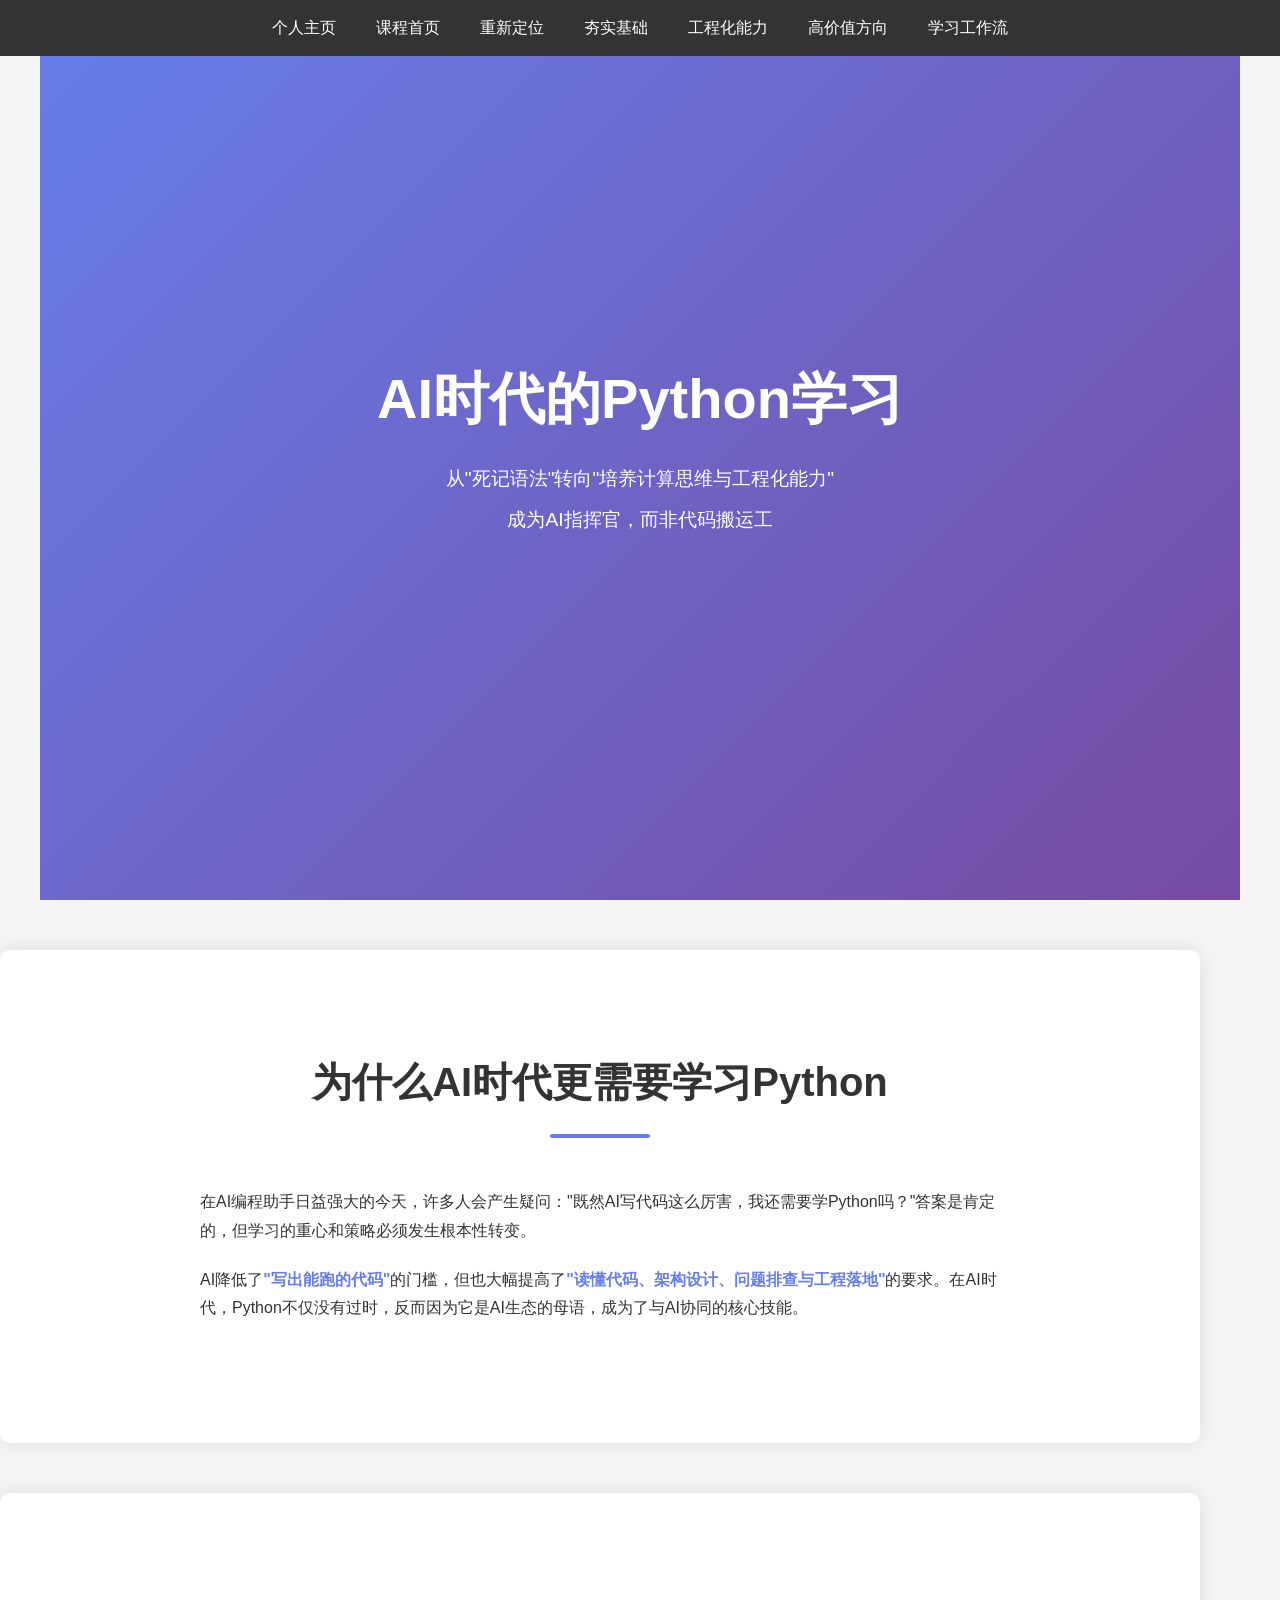
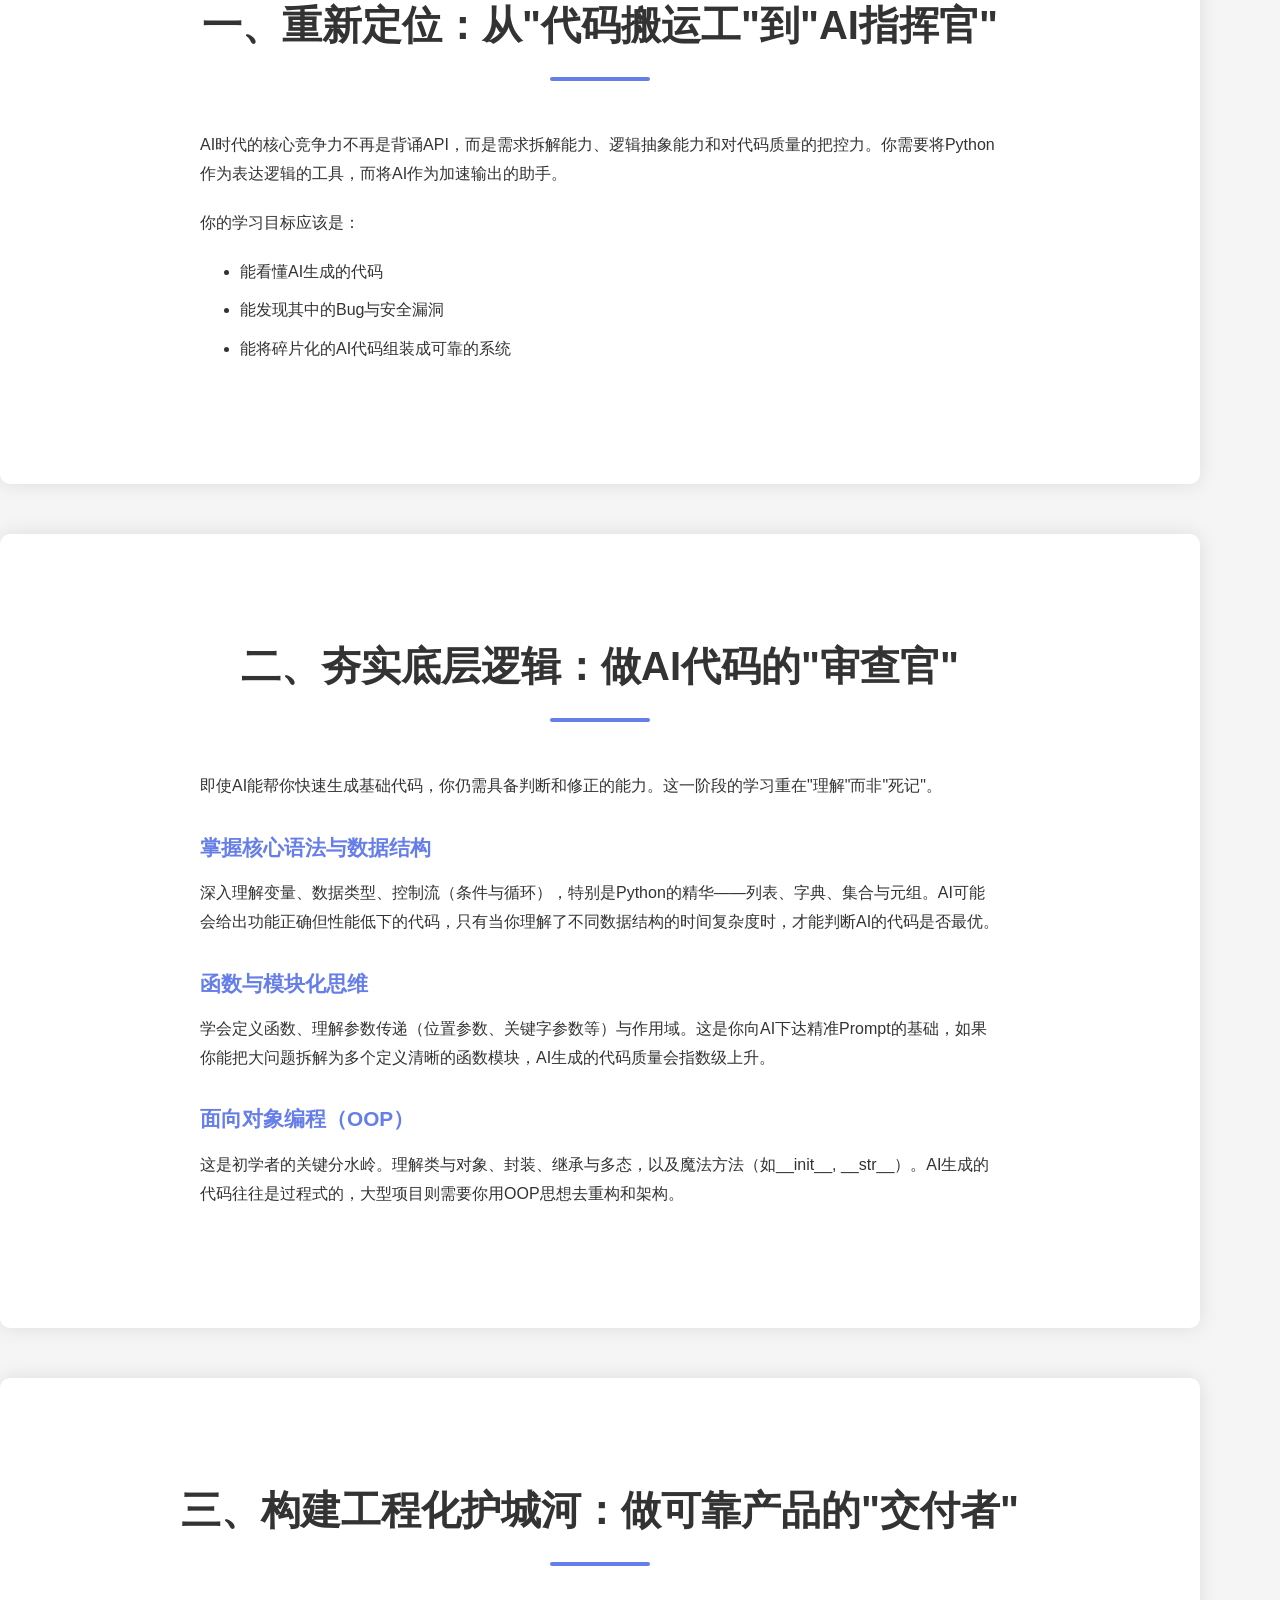
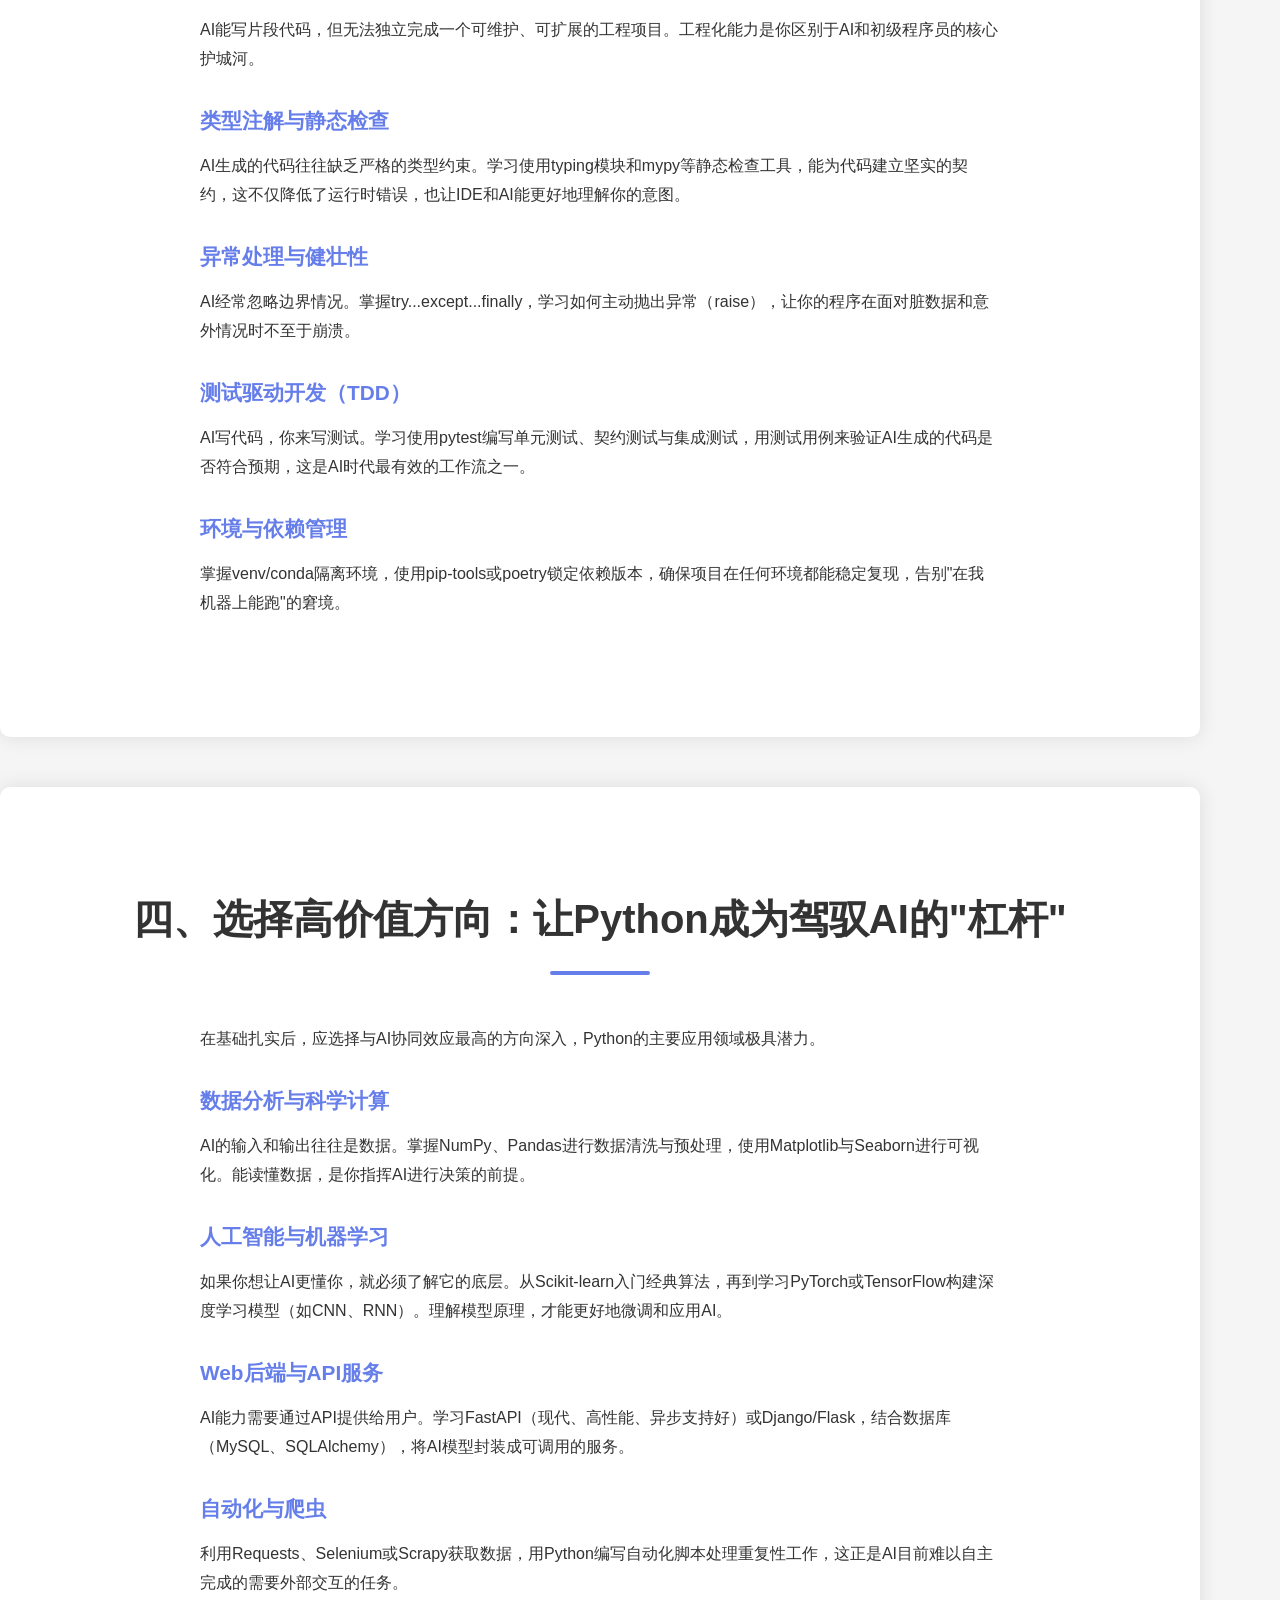
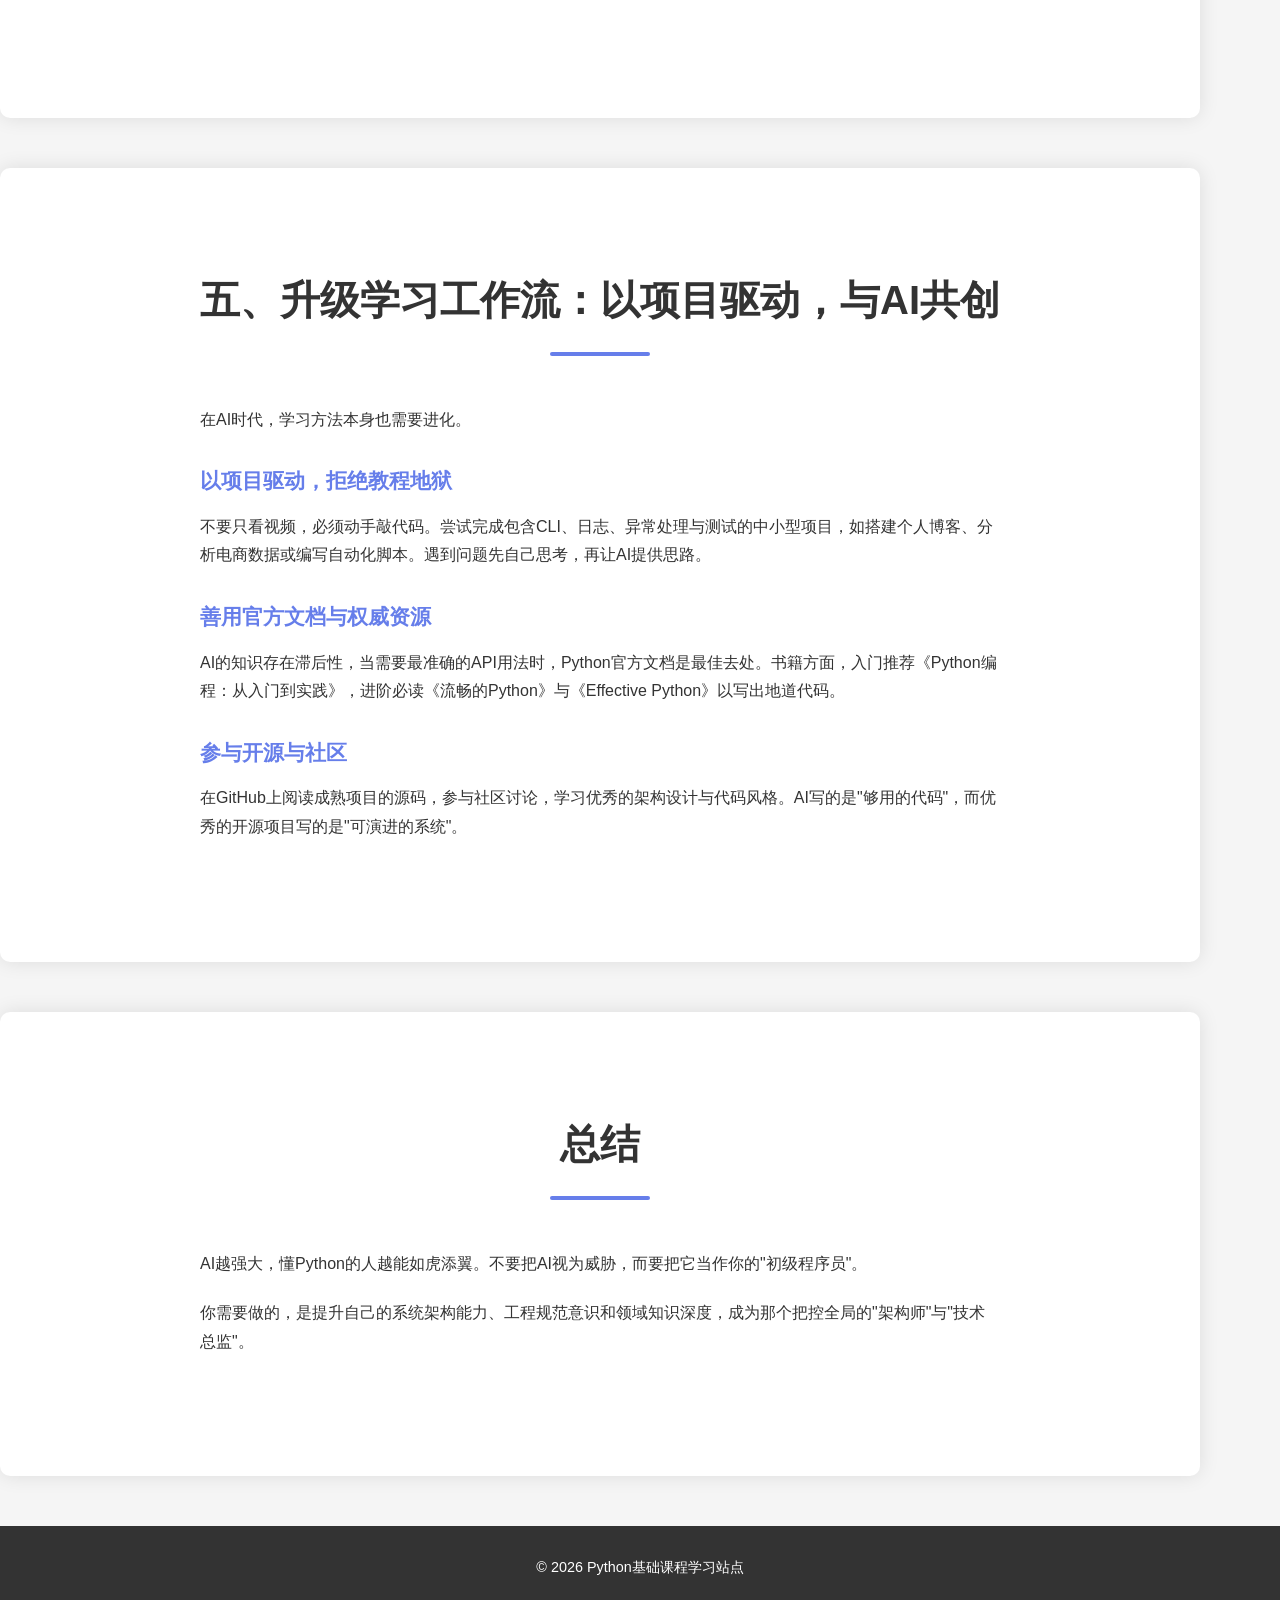
==== python-course.html @ 9b5f571e "按照新的思路重构Python课程大纲，聚焦AI时代的学习策略" ====
<!DOCTYPE html>
<html lang="zh-CN">
<head>
    <meta charset="UTF-8">
    <meta name="viewport" content="width=device-width, initial-scale=1.0">
    <title>Python基础课程 - 学习站点</title>
    <link rel="stylesheet" href="style.css">
</head>
<body>
    <header>
        <nav>
            <ul>
                <li><a href="index.html">个人主页</a></li>
                <li><a href="python-course.html">课程首页</a></li>
                <li><a href="#reposition">重新定位</a></li>
                <li><a href="#foundations">夯实基础</a></li>
                <li><a href="#engineering">工程化能力</a></li>
                <li><a href="#directions">高价值方向</a></li>
                <li><a href="#workflow">学习工作流</a></li>
            </ul>
        </nav>
    </header>
    
    <main>
        <section id="hero" class="hero">
            <div class="hero-content">
                <h1>AI时代的Python学习</h1>
                <p>从"死记语法"转向"培养计算思维与工程化能力"</p>
                <p>成为AI指挥官，而非代码搬运工</p>
            </div>
        </section>
        
        <section id="intro" class="python">
            <h2>为什么AI时代更需要学习Python</h2>
            <div class="python-content">
                <div class="topic-detail">
                    <p>在AI编程助手日益强大的今天，许多人会产生疑问："既然AI写代码这么厉害，我还需要学Python吗？"答案是肯定的，但学习的重心和策略必须发生根本性转变。</p>
                    <p>AI降低了<strong>"写出能跑的代码"</strong>的门槛，但也大幅提高了<strong>"读懂代码、架构设计、问题排查与工程落地"</strong>的要求。在AI时代，Python不仅没有过时，反而因为它是AI生态的母语，成为了与AI协同的核心技能。</p>
                </div>
            </div>
        </section>
        
        <section id="reposition" class="python">
            <h2>一、重新定位：从"代码搬运工"到"AI指挥官"</h2>
            <div class="python-content">
                <div class="topic-detail">
                    <p>AI时代的核心竞争力不再是背诵API，而是需求拆解能力、逻辑抽象能力和对代码质量的把控力。你需要将Python作为表达逻辑的工具，而将AI作为加速输出的助手。</p>
                    <p>你的学习目标应该是：</p>
                    <ul>
                        <li>能看懂AI生成的代码</li>
                        <li>能发现其中的Bug与安全漏洞</li>
                        <li>能将碎片化的AI代码组装成可靠的系统</li>
                    </ul>
                </div>
            </div>
        </section>
        
        <section id="foundations" class="python">
            <h2>二、夯实底层逻辑：做AI代码的"审查官"</h2>
            <div class="python-content">
                <div class="topic-detail">
                    <p>即使AI能帮你快速生成基础代码，你仍需具备判断和修正的能力。这一阶段的学习重在"理解"而非"死记"。</p>
                    
                    <h3>掌握核心语法与数据结构</h3>
                    <p>深入理解变量、数据类型、控制流（条件与循环），特别是Python的精华——列表、字典、集合与元组。AI可能会给出功能正确但性能低下的代码，只有当你理解了不同数据结构的时间复杂度时，才能判断AI的代码是否最优。</p>
                    
                    <h3>函数与模块化思维</h3>
                    <p>学会定义函数、理解参数传递（位置参数、关键字参数等）与作用域。这是你向AI下达精准Prompt的基础，如果你能把大问题拆解为多个定义清晰的函数模块，AI生成的代码质量会指数级上升。</p>
                    
                    <h3>面向对象编程（OOP）</h3>
                    <p>这是初学者的关键分水岭。理解类与对象、封装、继承与多态，以及魔法方法（如__init__, __str__）。AI生成的代码往往是过程式的，大型项目则需要你用OOP思想去重构和架构。</p>
                </div>
            </div>
        </section>
        
        <section id="engineering" class="python">
            <h2>三、构建工程化护城河：做可靠产品的"交付者"</h2>
            <div class="python-content">
                <div class="topic-detail">
                    <p>AI能写片段代码，但无法独立完成一个可维护、可扩展的工程项目。工程化能力是你区别于AI和初级程序员的核心护城河。</p>
                    
                    <h3>类型注解与静态检查</h3>
                    <p>AI生成的代码往往缺乏严格的类型约束。学习使用typing模块和mypy等静态检查工具，能为代码建立坚实的契约，这不仅降低了运行时错误，也让IDE和AI能更好地理解你的意图。</p>
                    
                    <h3>异常处理与健壮性</h3>
                    <p>AI经常忽略边界情况。掌握try...except...finally，学习如何主动抛出异常（raise），让你的程序在面对脏数据和意外情况时不至于崩溃。</p>
                    
                    <h3>测试驱动开发（TDD）</h3>
                    <p>AI写代码，你来写测试。学习使用pytest编写单元测试、契约测试与集成测试，用测试用例来验证AI生成的代码是否符合预期，这是AI时代最有效的工作流之一。</p>
                    
                    <h3>环境与依赖管理</h3>
                    <p>掌握venv/conda隔离环境，使用pip-tools或poetry锁定依赖版本，确保项目在任何环境都能稳定复现，告别"在我机器上能跑"的窘境。</p>
                </div>
            </div>
        </section>
        
        <section id="directions" class="python">
            <h2>四、选择高价值方向：让Python成为驾驭AI的"杠杆"</h2>
            <div class="python-content">
                <div class="topic-detail">
                    <p>在基础扎实后，应选择与AI协同效应最高的方向深入，Python的主要应用领域极具潜力。</p>
                    
                    <h3>数据分析与科学计算</h3>
                    <p>AI的输入和输出往往是数据。掌握NumPy、Pandas进行数据清洗与预处理，使用Matplotlib与Seaborn进行可视化。能读懂数据，是你指挥AI进行决策的前提。</p>
                    
                    <h3>人工智能与机器学习</h3>
                    <p>如果你想让AI更懂你，就必须了解它的底层。从Scikit-learn入门经典算法，再到学习PyTorch或TensorFlow构建深度学习模型（如CNN、RNN）。理解模型原理，才能更好地微调和应用AI。</p>
                    
                    <h3>Web后端与API服务</h3>
                    <p>AI能力需要通过API提供给用户。学习FastAPI（现代、高性能、异步支持好）或Django/Flask，结合数据库（MySQL、SQLAlchemy），将AI模型封装成可调用的服务。</p>
                    
                    <h3>自动化与爬虫</h3>
                    <p>利用Requests、Selenium或Scrapy获取数据，用Python编写自动化脚本处理重复性工作，这正是AI目前难以自主完成的需要外部交互的任务。</p>
                </div>
            </div>
        </section>
        
        <section id="workflow" class="python">
            <h2>五、升级学习工作流：以项目驱动，与AI共创</h2>
            <div class="python-content">
                <div class="topic-detail">
                    <p>在AI时代，学习方法本身也需要进化。</p>
                    
                    <h3>以项目驱动，拒绝教程地狱</h3>
                    <p>不要只看视频，必须动手敲代码。尝试完成包含CLI、日志、异常处理与测试的中小型项目，如搭建个人博客、分析电商数据或编写自动化脚本。遇到问题先自己思考，再让AI提供思路。</p>
                    
                    <h3>善用官方文档与权威资源</h3>
                    <p>AI的知识存在滞后性，当需要最准确的API用法时，Python官方文档是最佳去处。书籍方面，入门推荐《Python编程：从入门到实践》，进阶必读《流畅的Python》与《Effective Python》以写出地道代码。</p>
                    
                    <h3>参与开源与社区</h3>
                    <p>在GitHub上阅读成熟项目的源码，参与社区讨论，学习优秀的架构设计与代码风格。AI写的是"够用的代码"，而优秀的开源项目写的是"可演进的系统"。</p>
                </div>
            </div>
        </section>
        
        <section id="conclusion" class="python">
            <h2>总结</h2>
            <div class="python-content">
                <div class="topic-detail">
                    <p>AI越强大，懂Python的人越能如虎添翼。不要把AI视为威胁，而要把它当作你的"初级程序员"。</p>
                    <p>你需要做的，是提升自己的系统架构能力、工程规范意识和领域知识深度，成为那个把控全局的"架构师"与"技术总监"。</p>
                </div>
            </div>
        </section>
    </main>
    
    <footer>
        <p>&copy; 2026 Python基础课程学习站点</p>
    </footer>
</body>
</html>
---- style.css ----
/* 全局样式 */
* {
    margin: 0;
    padding: 0;
    box-sizing: border-box;
}

body {
    font-family: 'Segoe UI', Tahoma, Geneva, Verdana, sans-serif;
    line-height: 1.6;
    color: #333;
    background-color: #f5f5f5;
}

/* 导航栏样式 */
header {
    background-color: #333;
    position: fixed;
    top: 0;
    left: 0;
    right: 0;
    z-index: 1000;
}

nav ul {
    display: flex;
    justify-content: center;
    list-style: none;
}

nav ul li {
    margin: 0 20px;
}

nav ul li a {
    display: block;
    padding: 15px 0;
    color: #fff;
    text-decoration: none;
    font-weight: 500;
    transition: color 0.3s ease;
}

nav ul li a:hover {
    color: #ffd700;
}

/* 英雄区样式 */
.hero {
    height: 100vh;
    display: flex;
    align-items: center;
    justify-content: center;
    background: linear-gradient(135deg, #667eea 0%, #764ba2 100%);
    color: #fff;
    text-align: center;
    padding: 0 20px;
}

.hero-image {
    width: 150px;
    height: 150px;
    border-radius: 50%;
    margin-bottom: 20px;
    border: 4px solid rgba(255, 255, 255, 0.3);
    object-fit: cover;
}

.hero-content h1 {
    font-size: 3.5rem;
    margin-bottom: 20px;
    font-weight: 700;
}

.hero-content p {
    font-size: 1.2rem;
    margin-bottom: 10px;
}

/* 内容区域样式 */
section {
    padding: 100px 20px;
    max-width: 1200px;
    margin: 0 auto;
}

section h2 {
    text-align: center;
    font-size: 2.5rem;
    margin-bottom: 50px;
    color: #333;
    position: relative;
}

section h2::after {
    content: '';
    display: block;
    width: 100px;
    height: 4px;
    background-color: #667eea;
    margin: 20px auto 0;
    border-radius: 2px;
}

/* 关于我部分 */
.about {
    background-color: #fff;
    box-shadow: 0 0 20px rgba(0, 0, 0, 0.1);
    margin: 50px 0;
    border-radius: 10px;
    overflow: hidden;
}

.about-content {
    display: flex;
    align-items: center;
    justify-content: center;
    padding: 0 50px;
}

.about-text {
    flex: 1;
    font-size: 1.1rem;
    line-height: 1.8;
    text-align: center;
    max-width: 800px;
}

.about-text p {
    margin-bottom: 20px;
}

/* 兴趣爱好部分 */
.hobbies-content {
    display: grid;
    grid-template-columns: repeat(auto-fit, minmax(300px, 1fr));
    gap: 30px;
}

.hobby-item {
    background-color: #fff;
    padding: 30px;
    border-radius: 10px;
    box-shadow: 0 0 20px rgba(0, 0, 0, 0.1);
    transition: transform 0.3s ease, box-shadow 0.3s ease;
}

.hobby-item:hover {
    transform: translateY(-10px);
    box-shadow: 0 15px 30px rgba(0, 0, 0, 0.15);
}

.hobby-image {
    width: 100%;
    height: 200px;
    border-radius: 10px;
    margin-bottom: 20px;
    object-fit: cover;
}

.hobby-item h3 {
    font-size: 1.5rem;
    margin-bottom: 15px;
    color: #667eea;
}

.hobby-item p {
    font-size: 1rem;
    line-height: 1.6;
}

/* Python课程部分 */
.python {
    background-color: #fff;
    margin: 50px 0;
    border-radius: 10px;
    box-shadow: 0 0 20px rgba(0, 0, 0, 0.1);
}

.python-content {
    padding: 0 50px;
}

.course-overview {
    text-align: center;
    margin-bottom: 50px;
}

.course-overview p {
    font-size: 1.1rem;
    line-height: 1.8;
    max-width: 800px;
    margin: 0 auto;
}

.course-topics {
    display: grid;
    grid-template-columns: repeat(auto-fit, minmax(300px, 1fr));
    gap: 30px;
}

.topic-item {
    background-color: #f9f9f9;
    padding: 30px;
    border-radius: 10px;
    box-shadow: 0 0 15px rgba(0, 0, 0, 0.1);
    transition: transform 0.3s ease, box-shadow 0.3s ease;
}

.topic-item:hover {
    transform: translateY(-10px);
    box-shadow: 0 15px 30px rgba(0, 0, 0, 0.15);
}

.topic-item h3 {
    font-size: 1.5rem;
    margin-bottom: 15px;
    color: #667eea;
}

.topic-item p {
    font-size: 1rem;
    line-height: 1.6;
}

/* 课程详情部分 */
.topic-detail {
    max-width: 800px;
    margin: 0 auto;
}

.topic-detail h3 {
    font-size: 1.3rem;
    margin-top: 30px;
    margin-bottom: 15px;
    color: #667eea;
}

.topic-detail h3:first-child {
    margin-top: 0;
}

.topic-detail p {
    font-size: 1rem;
    line-height: 1.8;
    margin-bottom: 20px;
}

.topic-detail ul {
    margin: 20px 0 20px 40px;
    font-size: 1rem;
    line-height: 1.8;
}

.topic-detail ul li {
    margin-bottom: 10px;
}

.topic-detail strong {
    color: #667eea;
    font-weight: 600;
}

/* 个人愿景部分 */
.vision {
    background-color: #f9f9f9;
    margin: 50px 0;
    border-radius: 10px;
    box-shadow: 0 0 20px rgba(0, 0, 0, 0.1);
}

.vision-content {
    display: flex;
    align-items: center;
    justify-content: center;
    padding: 0 50px;
    text-align: center;
}

.vision-content p {
    font-size: 1.1rem;
    line-height: 1.8;
    margin-bottom: 20px;
    max-width: 800px;
    margin-left: auto;
    margin-right: auto;
}

/* 页脚样式 */
footer {
    background-color: #333;
    color: #fff;
    text-align: center;
    padding: 30px 20px;
    margin-top: 50px;
}

footer p {
    font-size: 0.9rem;
}

/* 响应式设计 */
@media (max-width: 768px) {
    nav ul li {
        margin: 0 10px;
    }

    .hero-content h1 {
        font-size: 2.5rem;
    }

    section {
        padding: 80px 15px;
    }

    section h2 {
        font-size: 2rem;
    }

    .about-content {
        flex-direction: column;
        padding: 30px;
    }

    .hobbies-content {
        grid-template-columns: 1fr;
    }

    .vision-content {
        padding: 0 30px;
    }
}

@media (max-width: 480px) {
    nav ul {
        flex-direction: column;
        align-items: center;
    }

    nav ul li {
        margin: 5px 0;
    }

    .hero-content h1 {
        font-size: 2rem;
    }

    section {
        padding: 60px 10px;
    }

    section h2 {
        font-size: 1.8rem;
    }

    .about-content, .vision-content, .python-content {
        padding: 20px;
    }

    .hobby-item, .topic-item {
        padding: 20px;
    }
}
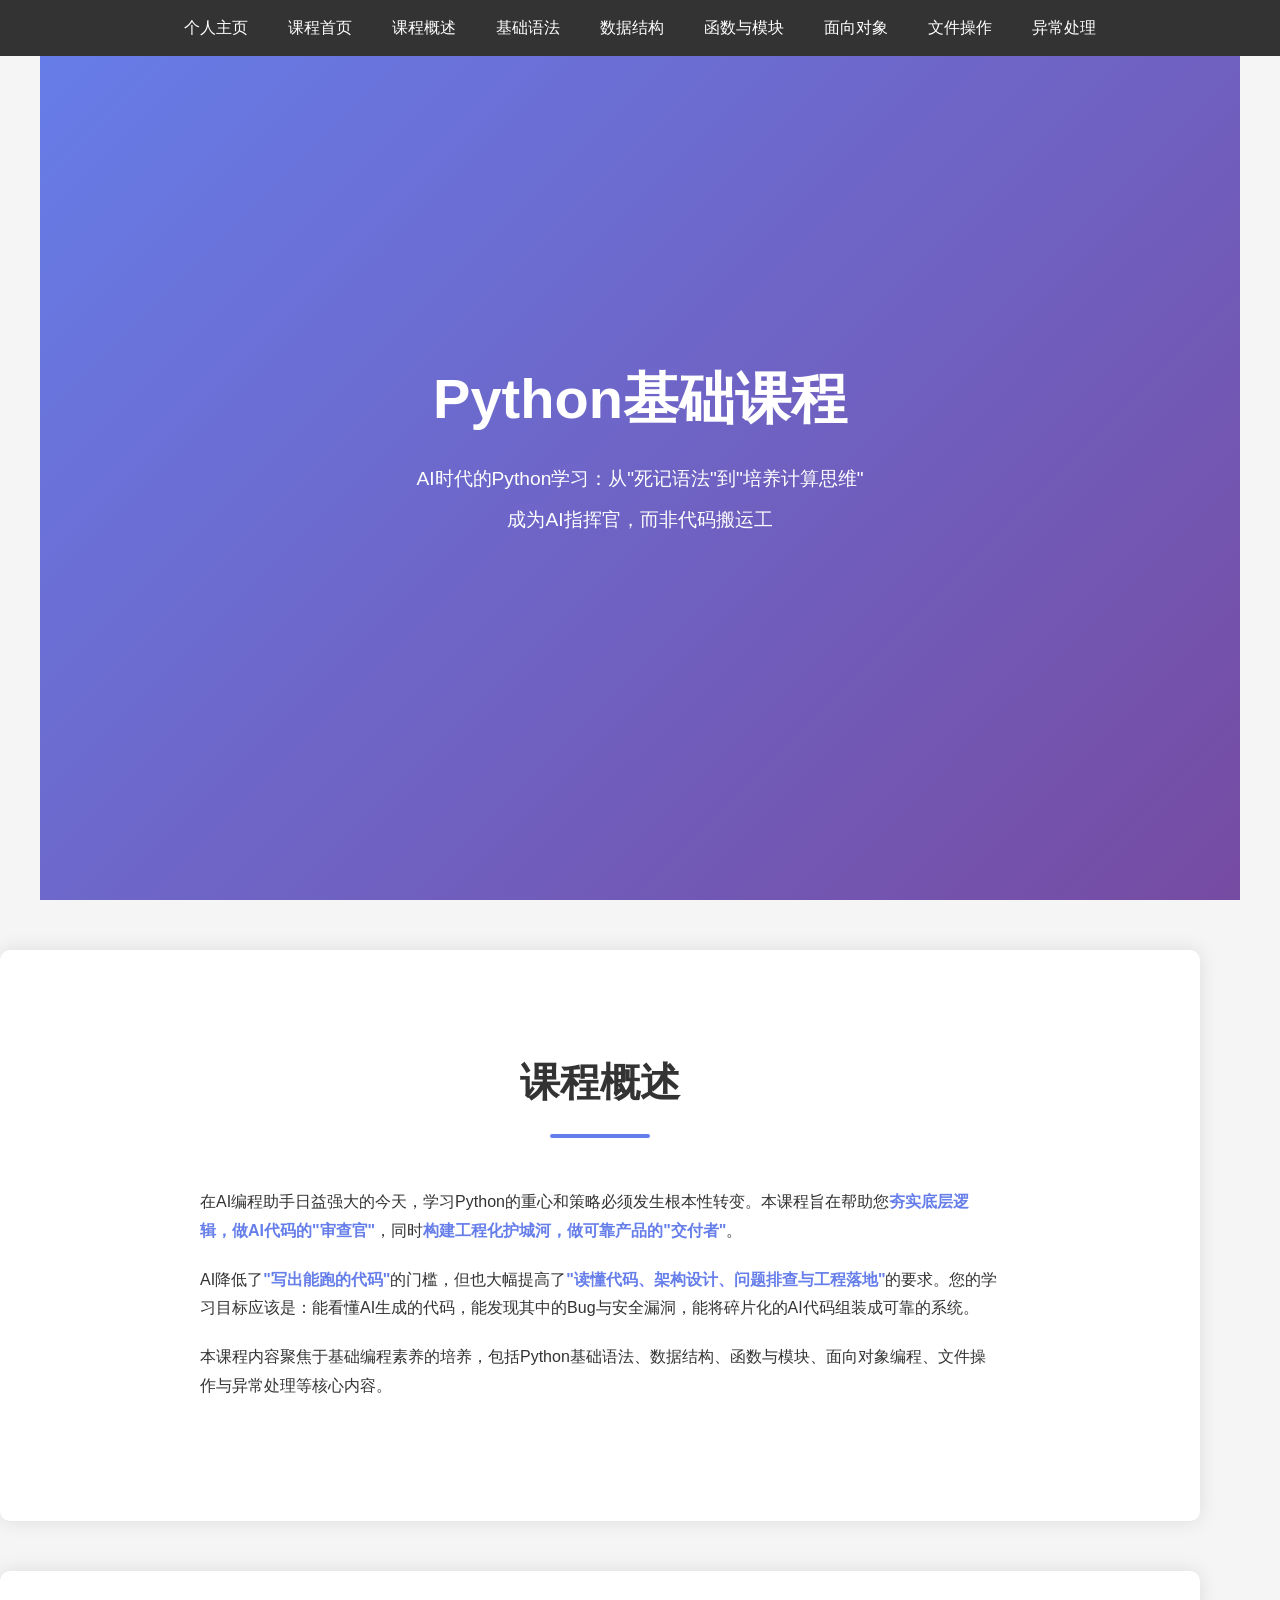
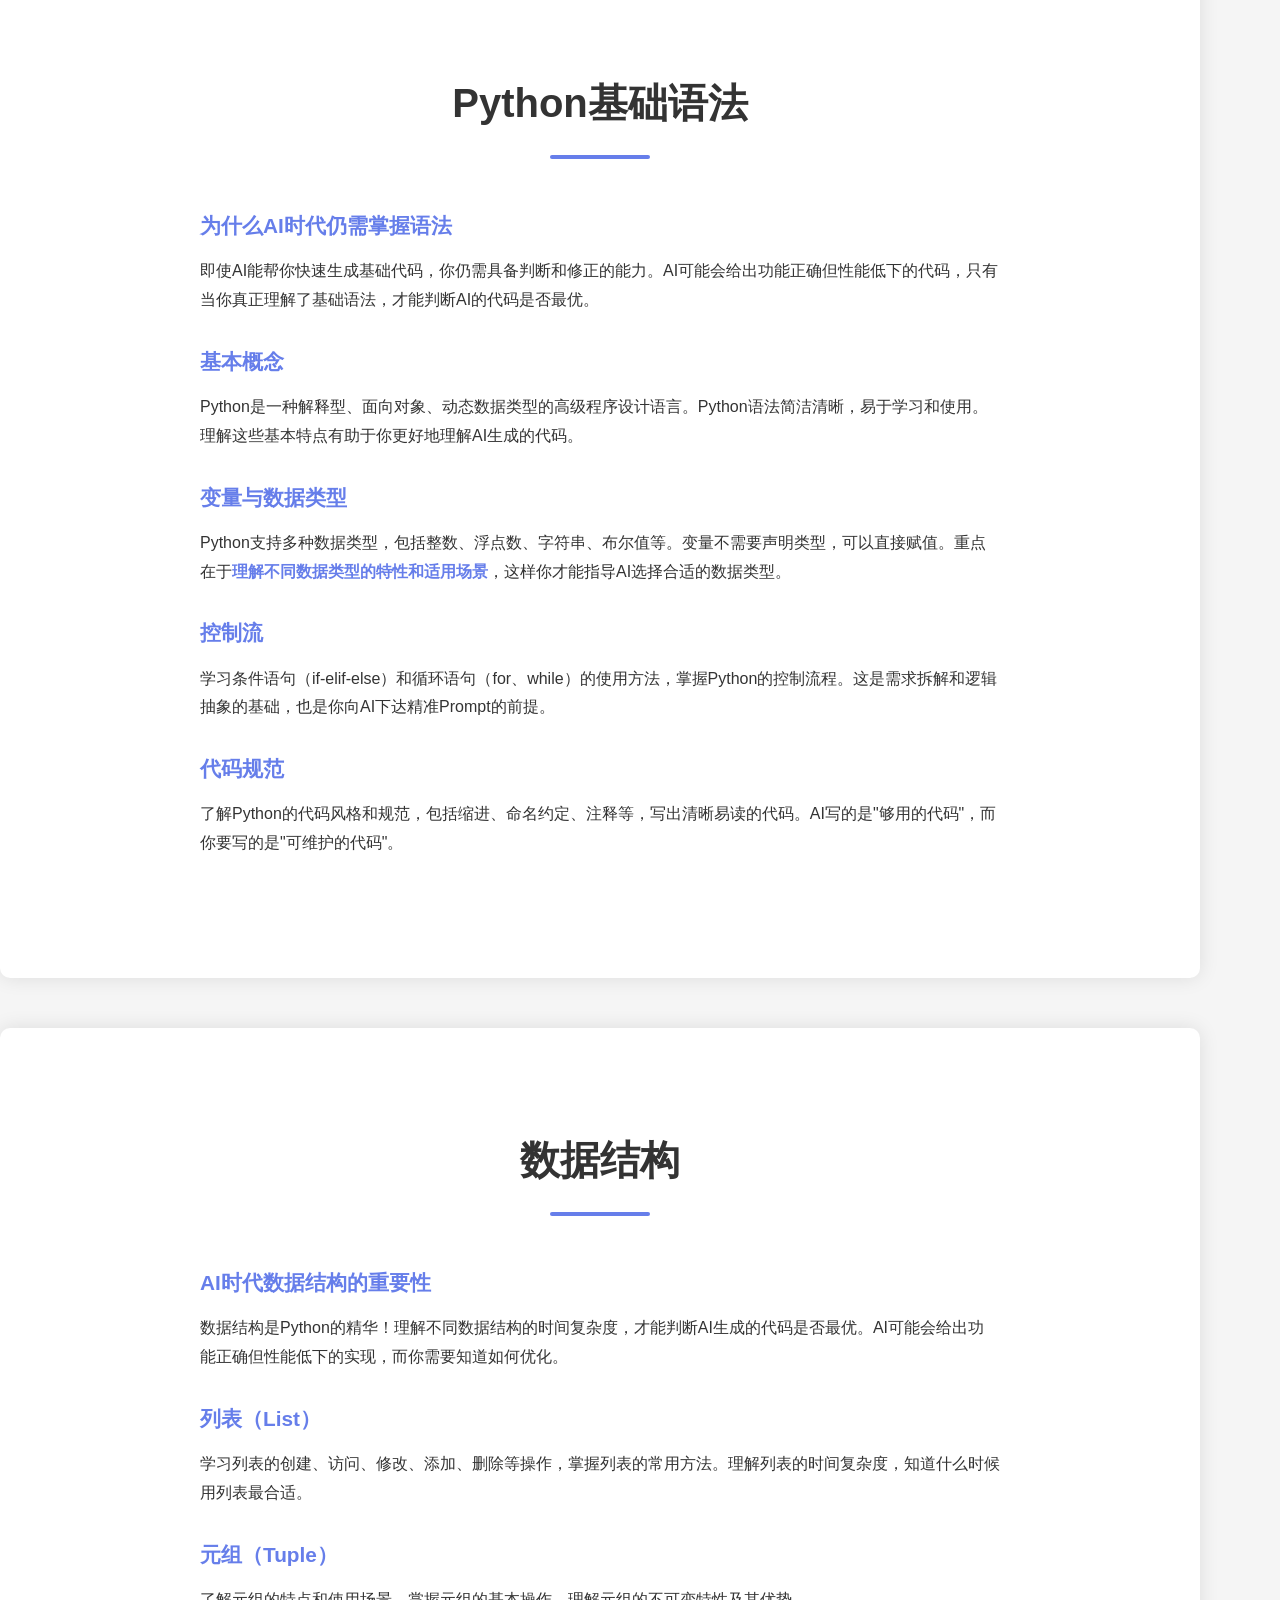
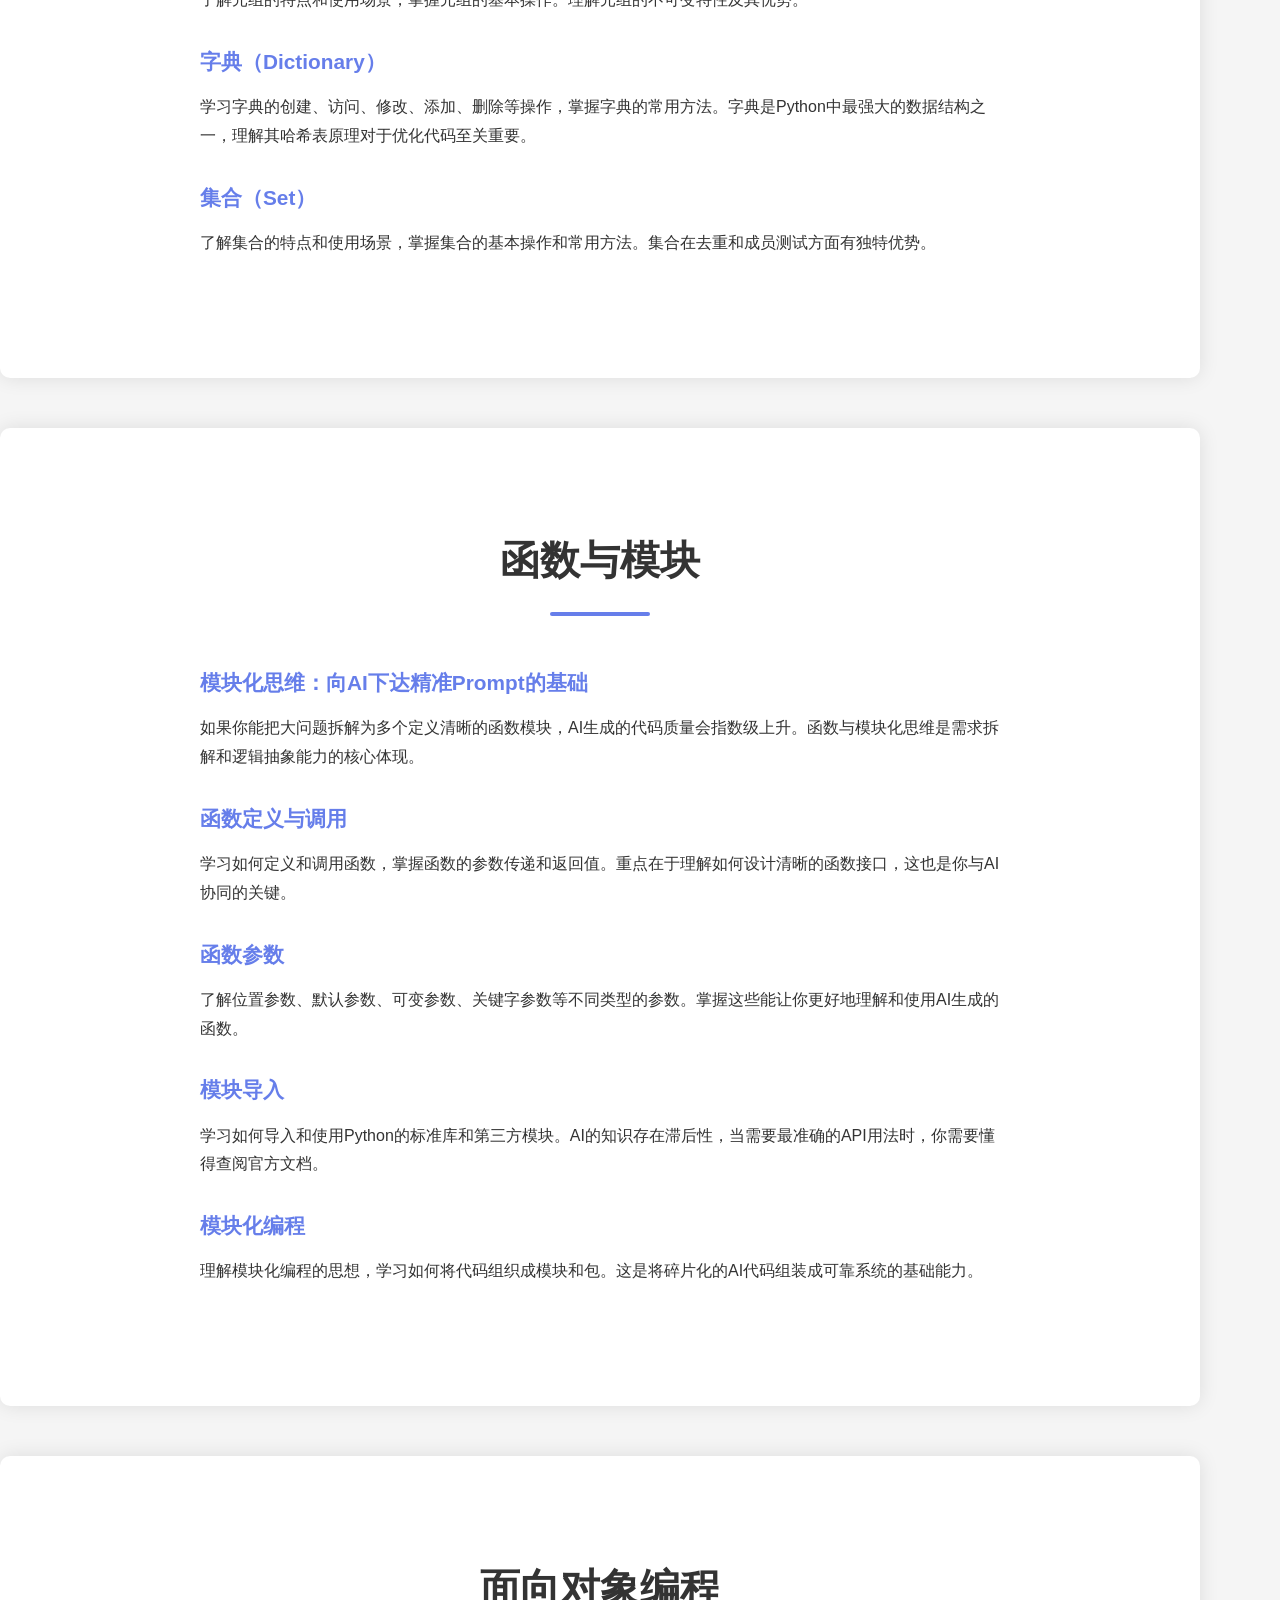
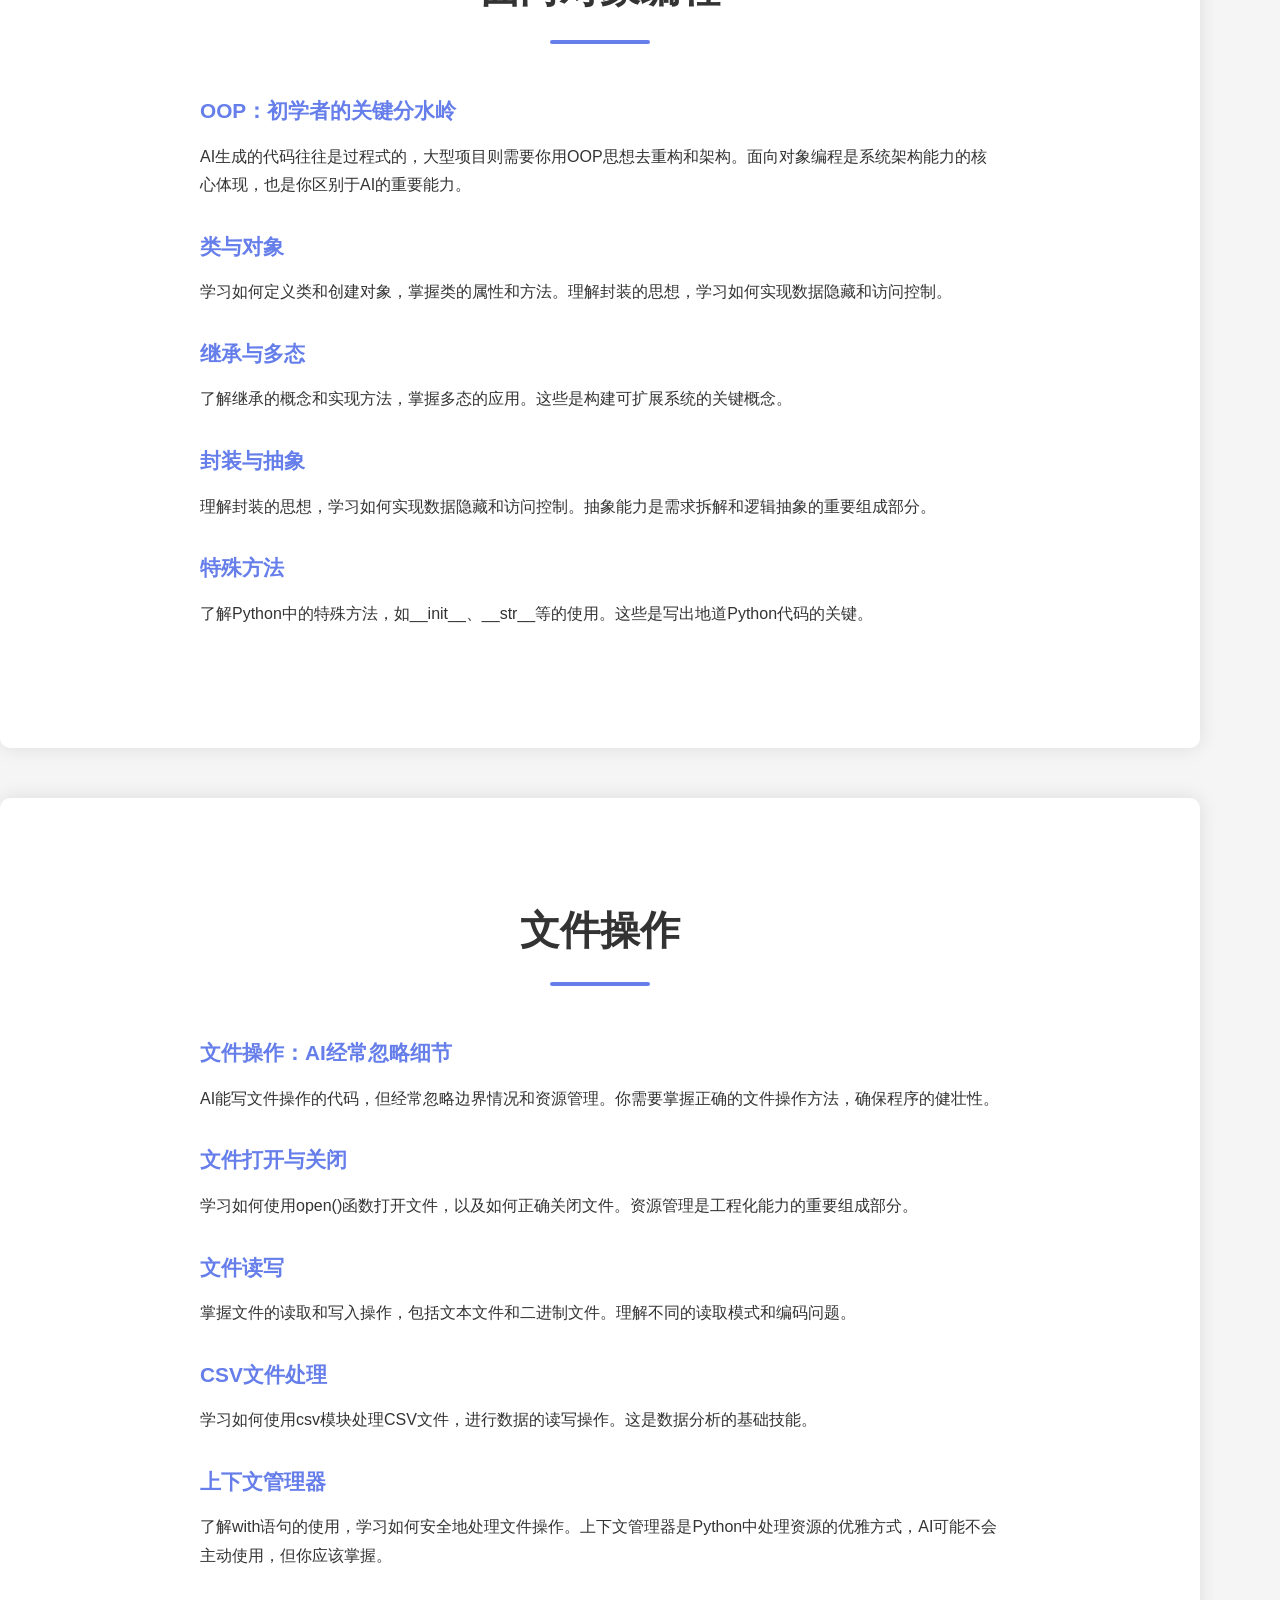
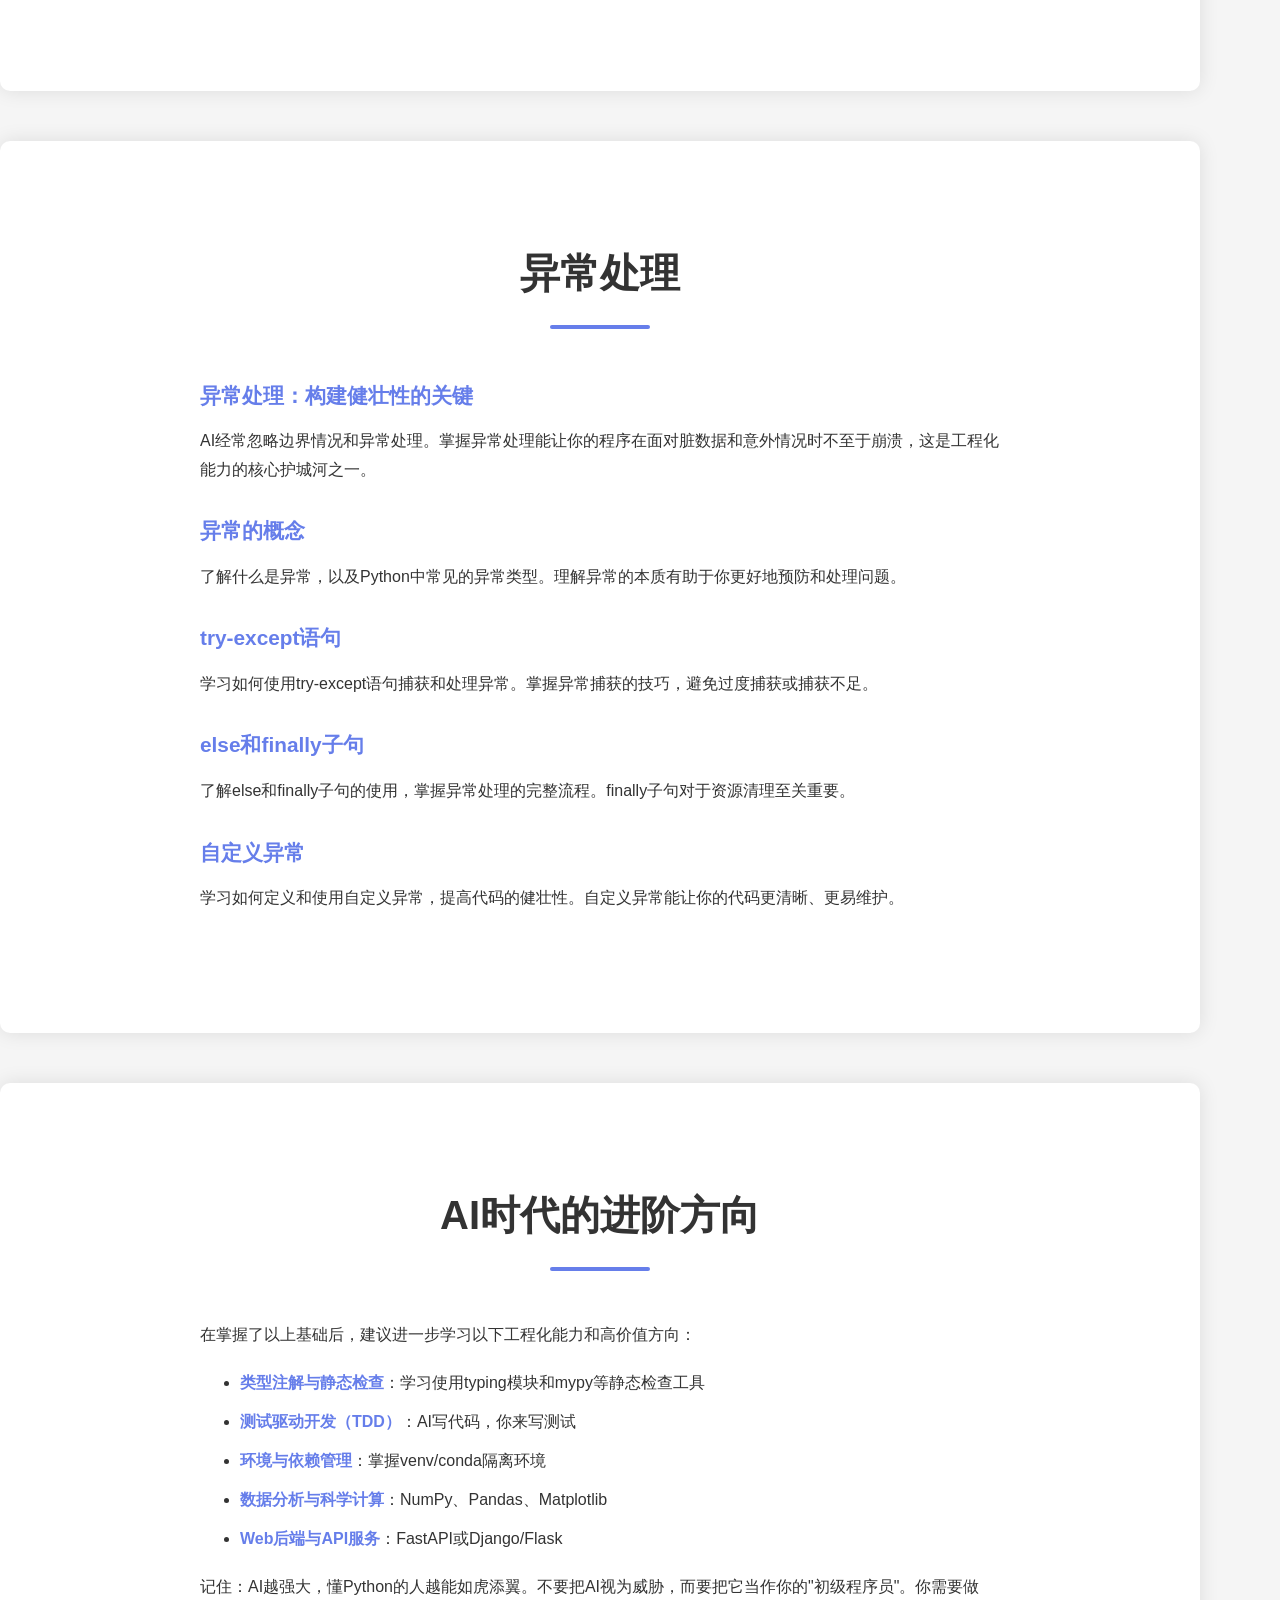
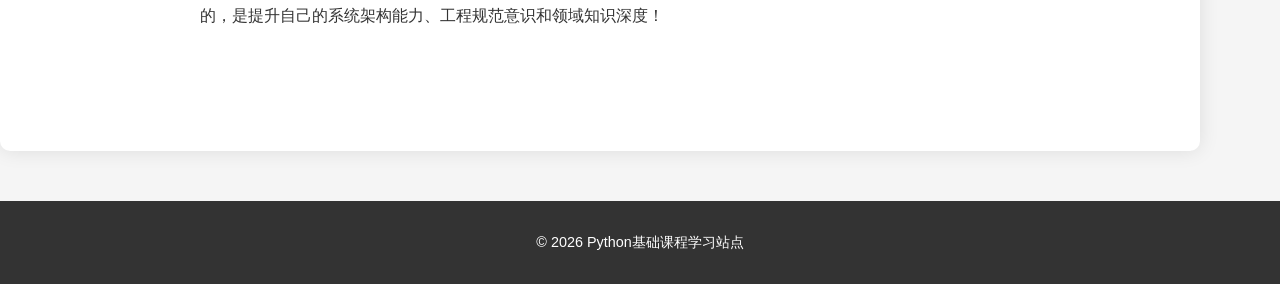
==== commit 31337732: "在原来的Python基础课程页面基础上重构学习大纲，结合AI时代学习策略" ====
--- a/python-course.html
+++ b/python-course.html
@@ -12,138 +12,187 @@
             <ul>
                 <li><a href="index.html">个人主页</a></li>
                 <li><a href="python-course.html">课程首页</a></li>
-                <li><a href="#reposition">重新定位</a></li>
-                <li><a href="#foundations">夯实基础</a></li>
-                <li><a href="#engineering">工程化能力</a></li>
-                <li><a href="#directions">高价值方向</a></li>
-                <li><a href="#workflow">学习工作流</a></li>
+                <li><a href="#overview">课程概述</a></li>
+                <li><a href="#syntax">基础语法</a></li>
+                <li><a href="#data-structures">数据结构</a></li>
+                <li><a href="#functions">函数与模块</a></li>
+                <li><a href="#oop">面向对象</a></li>
+                <li><a href="#file-io">文件操作</a></li>
+                <li><a href="#exceptions">异常处理</a></li>
             </ul>
         </nav>
     </header>
-    
+
     <main>
         <section id="hero" class="hero">
             <div class="hero-content">
-                <h1>AI时代的Python学习</h1>
-                <p>从"死记语法"转向"培养计算思维与工程化能力"</p>
+                <h1>Python基础课程</h1>
+                <p>AI时代的Python学习：从"死记语法"到"培养计算思维"</p>
                 <p>成为AI指挥官，而非代码搬运工</p>
             </div>
         </section>
-        
-        <section id="intro" class="python">
-            <h2>为什么AI时代更需要学习Python</h2>
-            <div class="python-content">
-                <div class="topic-detail">
-                    <p>在AI编程助手日益强大的今天，许多人会产生疑问："既然AI写代码这么厉害，我还需要学Python吗？"答案是肯定的，但学习的重心和策略必须发生根本性转变。</p>
-                    <p>AI降低了<strong>"写出能跑的代码"</strong>的门槛，但也大幅提高了<strong>"读懂代码、架构设计、问题排查与工程落地"</strong>的要求。在AI时代，Python不仅没有过时，反而因为它是AI生态的母语，成为了与AI协同的核心技能。</p>
-                </div>
-            </div>
-        </section>
-        
-        <section id="reposition" class="python">
-            <h2>一、重新定位：从"代码搬运工"到"AI指挥官"</h2>
-            <div class="python-content">
-                <div class="topic-detail">
-                    <p>AI时代的核心竞争力不再是背诵API，而是需求拆解能力、逻辑抽象能力和对代码质量的把控力。你需要将Python作为表达逻辑的工具，而将AI作为加速输出的助手。</p>
-                    <p>你的学习目标应该是：</p>
+
+        <section id="overview" class="python">
+            <h2>课程概述</h2>
+            <div class="python-content">
+                <div class="topic-detail">
+                    <p>在AI编程助手日益强大的今天，学习Python的重心和策略必须发生根本性转变。本课程旨在帮助您<strong>夯实底层逻辑，做AI代码的"审查官"</strong>，同时<strong>构建工程化护城河，做可靠产品的"交付者"</strong>。</p>
+                    <p>AI降低了<strong>"写出能跑的代码"</strong>的门槛，但也大幅提高了<strong>"读懂代码、架构设计、问题排查与工程落地"</strong>的要求。您的学习目标应该是：能看懂AI生成的代码，能发现其中的Bug与安全漏洞，能将碎片化的AI代码组装成可靠的系统。</p>
+                    <p>本课程内容聚焦于基础编程素养的培养，包括Python基础语法、数据结构、函数与模块、面向对象编程、文件操作与异常处理等核心内容。</p>
+                </div>
+            </div>
+        </section>
+
+        <section id="syntax" class="python">
+            <h2>Python基础语法</h2>
+            <div class="python-content">
+                <div class="topic-detail">
+                    <h3>为什么AI时代仍需掌握语法</h3>
+                    <p>即使AI能帮你快速生成基础代码，你仍需具备判断和修正的能力。AI可能会给出功能正确但性能低下的代码，只有当你真正理解了基础语法，才能判断AI的代码是否最优。</p>
+
+                    <h3>基本概念</h3>
+                    <p>Python是一种解释型、面向对象、动态数据类型的高级程序设计语言。Python语法简洁清晰，易于学习和使用。理解这些基本特点有助于你更好地理解AI生成的代码。</p>
+
+                    <h3>变量与数据类型</h3>
+                    <p>Python支持多种数据类型，包括整数、浮点数、字符串、布尔值等。变量不需要声明类型，可以直接赋值。重点在于<strong>理解不同数据类型的特性和适用场景</strong>，这样你才能指导AI选择合适的数据类型。</p>
+
+                    <h3>控制流</h3>
+                    <p>学习条件语句（if-elif-else）和循环语句（for、while）的使用方法，掌握Python的控制流程。这是需求拆解和逻辑抽象的基础，也是你向AI下达精准Prompt的前提。</p>
+
+                    <h3>代码规范</h3>
+                    <p>了解Python的代码风格和规范，包括缩进、命名约定、注释等，写出清晰易读的代码。AI写的是"够用的代码"，而你要写的是"可维护的代码"。</p>
+                </div>
+            </div>
+        </section>
+
+        <section id="data-structures" class="python">
+            <h2>数据结构</h2>
+            <div class="python-content">
+                <div class="topic-detail">
+                    <h3>AI时代数据结构的重要性</h3>
+                    <p>数据结构是Python的精华！理解不同数据结构的时间复杂度，才能判断AI生成的代码是否最优。AI可能会给出功能正确但性能低下的实现，而你需要知道如何优化。</p>
+
+                    <h3>列表（List）</h3>
+                    <p>学习列表的创建、访问、修改、添加、删除等操作，掌握列表的常用方法。理解列表的时间复杂度，知道什么时候用列表最合适。</p>
+
+                    <h3>元组（Tuple）</h3>
+                    <p>了解元组的特点和使用场景，掌握元组的基本操作。理解元组的不可变特性及其优势。</p>
+
+                    <h3>字典（Dictionary）</h3>
+                    <p>学习字典的创建、访问、修改、添加、删除等操作，掌握字典的常用方法。字典是Python中最强大的数据结构之一，理解其哈希表原理对于优化代码至关重要。</p>
+
+                    <h3>集合（Set）</h3>
+                    <p>了解集合的特点和使用场景，掌握集合的基本操作和常用方法。集合在去重和成员测试方面有独特优势。</p>
+                </div>
+            </div>
+        </section>
+
+        <section id="functions" class="python">
+            <h2>函数与模块</h2>
+            <div class="python-content">
+                <div class="topic-detail">
+                    <h3>模块化思维：向AI下达精准Prompt的基础</h3>
+                    <p>如果你能把大问题拆解为多个定义清晰的函数模块，AI生成的代码质量会指数级上升。函数与模块化思维是需求拆解和逻辑抽象能力的核心体现。</p>
+
+                    <h3>函数定义与调用</h3>
+                    <p>学习如何定义和调用函数，掌握函数的参数传递和返回值。重点在于理解如何设计清晰的函数接口，这也是你与AI协同的关键。</p>
+
+                    <h3>函数参数</h3>
+                    <p>了解位置参数、默认参数、可变参数、关键字参数等不同类型的参数。掌握这些能让你更好地理解和使用AI生成的函数。</p>
+
+                    <h3>模块导入</h3>
+                    <p>学习如何导入和使用Python的标准库和第三方模块。AI的知识存在滞后性，当需要最准确的API用法时，你需要懂得查阅官方文档。</p>
+
+                    <h3>模块化编程</h3>
+                    <p>理解模块化编程的思想，学习如何将代码组织成模块和包。这是将碎片化的AI代码组装成可靠系统的基础能力。</p>
+                </div>
+            </div>
+        </section>
+
+        <section id="oop" class="python">
+            <h2>面向对象编程</h2>
+            <div class="python-content">
+                <div class="topic-detail">
+                    <h3>OOP：初学者的关键分水岭</h3>
+                    <p>AI生成的代码往往是过程式的，大型项目则需要你用OOP思想去重构和架构。面向对象编程是系统架构能力的核心体现，也是你区别于AI的重要能力。</p>
+
+                    <h3>类与对象</h3>
+                    <p>学习如何定义类和创建对象，掌握类的属性和方法。理解封装的思想，学习如何实现数据隐藏和访问控制。</p>
+
+                    <h3>继承与多态</h3>
+                    <p>了解继承的概念和实现方法，掌握多态的应用。这些是构建可扩展系统的关键概念。</p>
+
+                    <h3>封装与抽象</h3>
+                    <p>理解封装的思想，学习如何实现数据隐藏和访问控制。抽象能力是需求拆解和逻辑抽象的重要组成部分。</p>
+
+                    <h3>特殊方法</h3>
+                    <p>了解Python中的特殊方法，如__init__、__str__等的使用。这些是写出地道Python代码的关键。</p>
+                </div>
+            </div>
+        </section>
+
+        <section id="file-io" class="python">
+            <h2>文件操作</h2>
+            <div class="python-content">
+                <div class="topic-detail">
+                    <h3>文件操作：AI经常忽略细节</h3>
+                    <p>AI能写文件操作的代码，但经常忽略边界情况和资源管理。你需要掌握正确的文件操作方法，确保程序的健壮性。</p>
+
+                    <h3>文件打开与关闭</h3>
+                    <p>学习如何使用open()函数打开文件，以及如何正确关闭文件。资源管理是工程化能力的重要组成部分。</p>
+
+                    <h3>文件读写</h3>
+                    <p>掌握文件的读取和写入操作，包括文本文件和二进制文件。理解不同的读取模式和编码问题。</p>
+
+                    <h3>CSV文件处理</h3>
+                    <p>学习如何使用csv模块处理CSV文件，进行数据的读写操作。这是数据分析的基础技能。</p>
+
+                    <h3>上下文管理器</h3>
+                    <p>了解with语句的使用，学习如何安全地处理文件操作。上下文管理器是Python中处理资源的优雅方式，AI可能不会主动使用，但你应该掌握。</p>
+                </div>
+            </div>
+        </section>
+
+        <section id="exceptions" class="python">
+            <h2>异常处理</h2>
+            <div class="python-content">
+                <div class="topic-detail">
+                    <h3>异常处理：构建健壮性的关键</h3>
+                    <p>AI经常忽略边界情况和异常处理。掌握异常处理能让你的程序在面对脏数据和意外情况时不至于崩溃，这是工程化能力的核心护城河之一。</p>
+
+                    <h3>异常的概念</h3>
+                    <p>了解什么是异常，以及Python中常见的异常类型。理解异常的本质有助于你更好地预防和处理问题。</p>
+
+                    <h3>try-except语句</h3>
+                    <p>学习如何使用try-except语句捕获和处理异常。掌握异常捕获的技巧，避免过度捕获或捕获不足。</p>
+
+                    <h3>else和finally子句</h3>
+                    <p>了解else和finally子句的使用，掌握异常处理的完整流程。finally子句对于资源清理至关重要。</p>
+
+                    <h3>自定义异常</h3>
+                    <p>学习如何定义和使用自定义异常，提高代码的健壮性。自定义异常能让你的代码更清晰、更易维护。</p>
+                </div>
+            </div>
+        </section>
+
+        <section id="ai-era" class="python">
+            <h2>AI时代的进阶方向</h2>
+            <div class="python-content">
+                <div class="topic-detail">
+                    <p>在掌握了以上基础后，建议进一步学习以下工程化能力和高价值方向：</p>
                     <ul>
-                        <li>能看懂AI生成的代码</li>
-                        <li>能发现其中的Bug与安全漏洞</li>
-                        <li>能将碎片化的AI代码组装成可靠的系统</li>
+                        <li><strong>类型注解与静态检查</strong>：学习使用typing模块和mypy等静态检查工具</li>
+                        <li><strong>测试驱动开发（TDD）</strong>：AI写代码，你来写测试</li>
+                        <li><strong>环境与依赖管理</strong>：掌握venv/conda隔离环境</li>
+                        <li><strong>数据分析与科学计算</strong>：NumPy、Pandas、Matplotlib</li>
+                        <li><strong>Web后端与API服务</strong>：FastAPI或Django/Flask</li>
                     </ul>
-                </div>
-            </div>
-        </section>
-        
-        <section id="foundations" class="python">
-            <h2>二、夯实底层逻辑：做AI代码的"审查官"</h2>
-            <div class="python-content">
-                <div class="topic-detail">
-                    <p>即使AI能帮你快速生成基础代码，你仍需具备判断和修正的能力。这一阶段的学习重在"理解"而非"死记"。</p>
-                    
-                    <h3>掌握核心语法与数据结构</h3>
-                    <p>深入理解变量、数据类型、控制流（条件与循环），特别是Python的精华——列表、字典、集合与元组。AI可能会给出功能正确但性能低下的代码，只有当你理解了不同数据结构的时间复杂度时，才能判断AI的代码是否最优。</p>
-                    
-                    <h3>函数与模块化思维</h3>
-                    <p>学会定义函数、理解参数传递（位置参数、关键字参数等）与作用域。这是你向AI下达精准Prompt的基础，如果你能把大问题拆解为多个定义清晰的函数模块，AI生成的代码质量会指数级上升。</p>
-                    
-                    <h3>面向对象编程（OOP）</h3>
-                    <p>这是初学者的关键分水岭。理解类与对象、封装、继承与多态，以及魔法方法（如__init__, __str__）。AI生成的代码往往是过程式的，大型项目则需要你用OOP思想去重构和架构。</p>
-                </div>
-            </div>
-        </section>
-        
-        <section id="engineering" class="python">
-            <h2>三、构建工程化护城河：做可靠产品的"交付者"</h2>
-            <div class="python-content">
-                <div class="topic-detail">
-                    <p>AI能写片段代码，但无法独立完成一个可维护、可扩展的工程项目。工程化能力是你区别于AI和初级程序员的核心护城河。</p>
-                    
-                    <h3>类型注解与静态检查</h3>
-                    <p>AI生成的代码往往缺乏严格的类型约束。学习使用typing模块和mypy等静态检查工具，能为代码建立坚实的契约，这不仅降低了运行时错误，也让IDE和AI能更好地理解你的意图。</p>
-                    
-                    <h3>异常处理与健壮性</h3>
-                    <p>AI经常忽略边界情况。掌握try...except...finally，学习如何主动抛出异常（raise），让你的程序在面对脏数据和意外情况时不至于崩溃。</p>
-                    
-                    <h3>测试驱动开发（TDD）</h3>
-                    <p>AI写代码，你来写测试。学习使用pytest编写单元测试、契约测试与集成测试，用测试用例来验证AI生成的代码是否符合预期，这是AI时代最有效的工作流之一。</p>
-                    
-                    <h3>环境与依赖管理</h3>
-                    <p>掌握venv/conda隔离环境，使用pip-tools或poetry锁定依赖版本，确保项目在任何环境都能稳定复现，告别"在我机器上能跑"的窘境。</p>
-                </div>
-            </div>
-        </section>
-        
-        <section id="directions" class="python">
-            <h2>四、选择高价值方向：让Python成为驾驭AI的"杠杆"</h2>
-            <div class="python-content">
-                <div class="topic-detail">
-                    <p>在基础扎实后，应选择与AI协同效应最高的方向深入，Python的主要应用领域极具潜力。</p>
-                    
-                    <h3>数据分析与科学计算</h3>
-                    <p>AI的输入和输出往往是数据。掌握NumPy、Pandas进行数据清洗与预处理，使用Matplotlib与Seaborn进行可视化。能读懂数据，是你指挥AI进行决策的前提。</p>
-                    
-                    <h3>人工智能与机器学习</h3>
-                    <p>如果你想让AI更懂你，就必须了解它的底层。从Scikit-learn入门经典算法，再到学习PyTorch或TensorFlow构建深度学习模型（如CNN、RNN）。理解模型原理，才能更好地微调和应用AI。</p>
-                    
-                    <h3>Web后端与API服务</h3>
-                    <p>AI能力需要通过API提供给用户。学习FastAPI（现代、高性能、异步支持好）或Django/Flask，结合数据库（MySQL、SQLAlchemy），将AI模型封装成可调用的服务。</p>
-                    
-                    <h3>自动化与爬虫</h3>
-                    <p>利用Requests、Selenium或Scrapy获取数据，用Python编写自动化脚本处理重复性工作，这正是AI目前难以自主完成的需要外部交互的任务。</p>
-                </div>
-            </div>
-        </section>
-        
-        <section id="workflow" class="python">
-            <h2>五、升级学习工作流：以项目驱动，与AI共创</h2>
-            <div class="python-content">
-                <div class="topic-detail">
-                    <p>在AI时代，学习方法本身也需要进化。</p>
-                    
-                    <h3>以项目驱动，拒绝教程地狱</h3>
-                    <p>不要只看视频，必须动手敲代码。尝试完成包含CLI、日志、异常处理与测试的中小型项目，如搭建个人博客、分析电商数据或编写自动化脚本。遇到问题先自己思考，再让AI提供思路。</p>
-                    
-                    <h3>善用官方文档与权威资源</h3>
-                    <p>AI的知识存在滞后性，当需要最准确的API用法时，Python官方文档是最佳去处。书籍方面，入门推荐《Python编程：从入门到实践》，进阶必读《流畅的Python》与《Effective Python》以写出地道代码。</p>
-                    
-                    <h3>参与开源与社区</h3>
-                    <p>在GitHub上阅读成熟项目的源码，参与社区讨论，学习优秀的架构设计与代码风格。AI写的是"够用的代码"，而优秀的开源项目写的是"可演进的系统"。</p>
-                </div>
-            </div>
-        </section>
-        
-        <section id="conclusion" class="python">
-            <h2>总结</h2>
-            <div class="python-content">
-                <div class="topic-detail">
-                    <p>AI越强大，懂Python的人越能如虎添翼。不要把AI视为威胁，而要把它当作你的"初级程序员"。</p>
-                    <p>你需要做的，是提升自己的系统架构能力、工程规范意识和领域知识深度，成为那个把控全局的"架构师"与"技术总监"。</p>
+                    <p>记住：AI越强大，懂Python的人越能如虎添翼。不要把AI视为威胁，而要把它当作你的"初级程序员"。你需要做的，是提升自己的系统架构能力、工程规范意识和领域知识深度！</p>
                 </div>
             </div>
         </section>
     </main>
-    
+
     <footer>
         <p>&copy; 2026 Python基础课程学习站点</p>
     </footer>
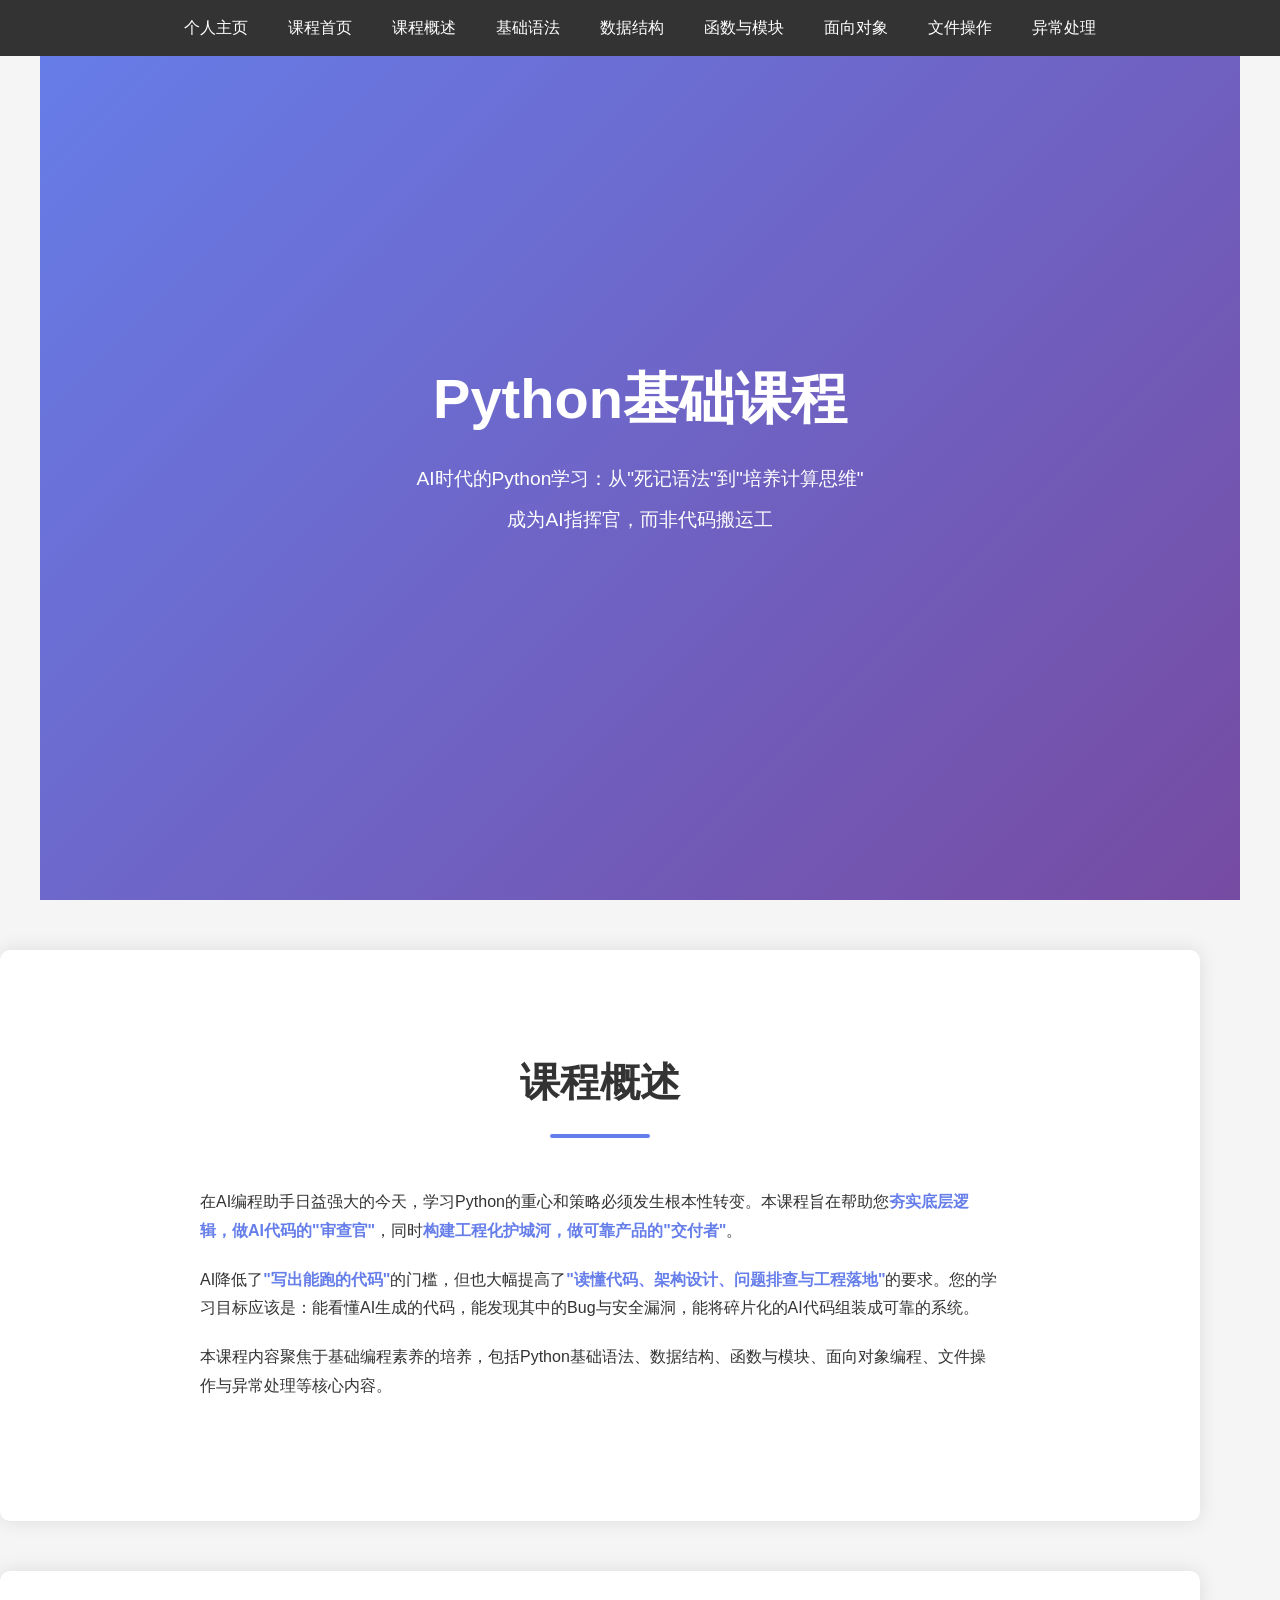
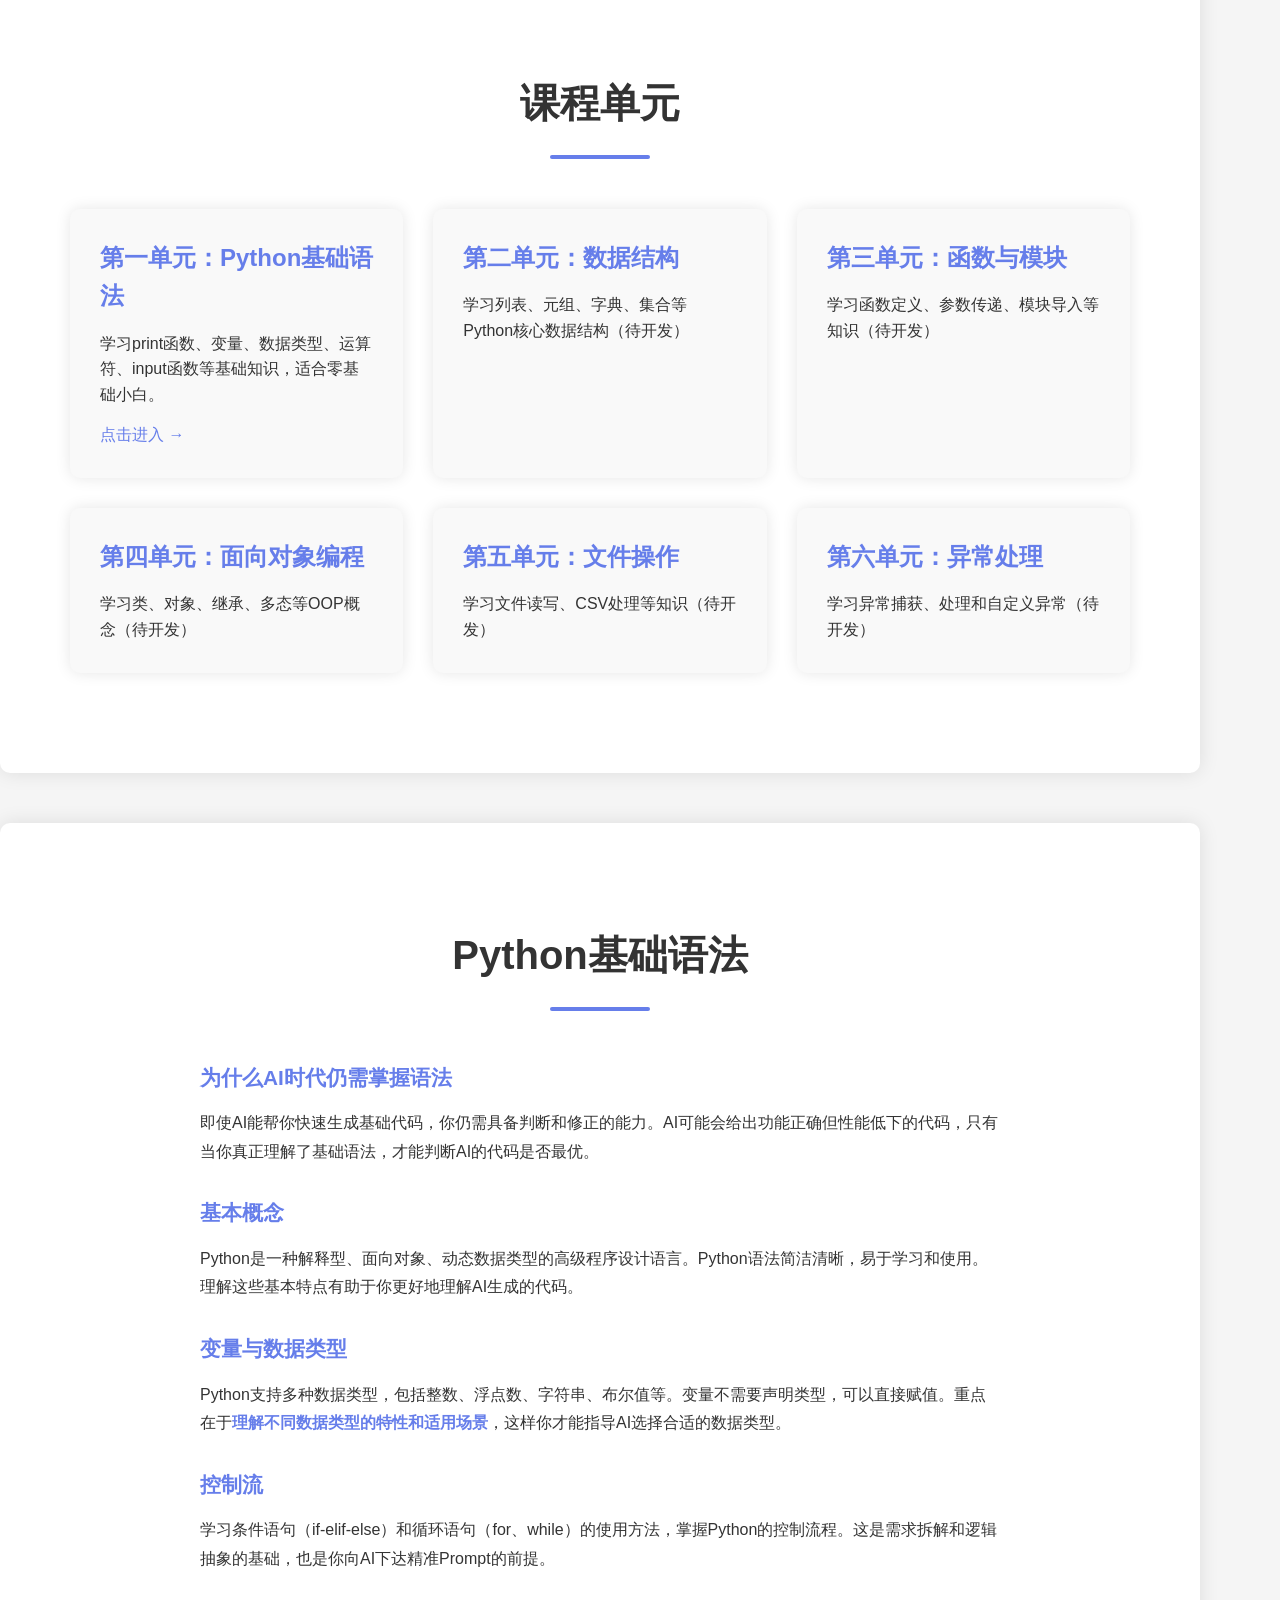
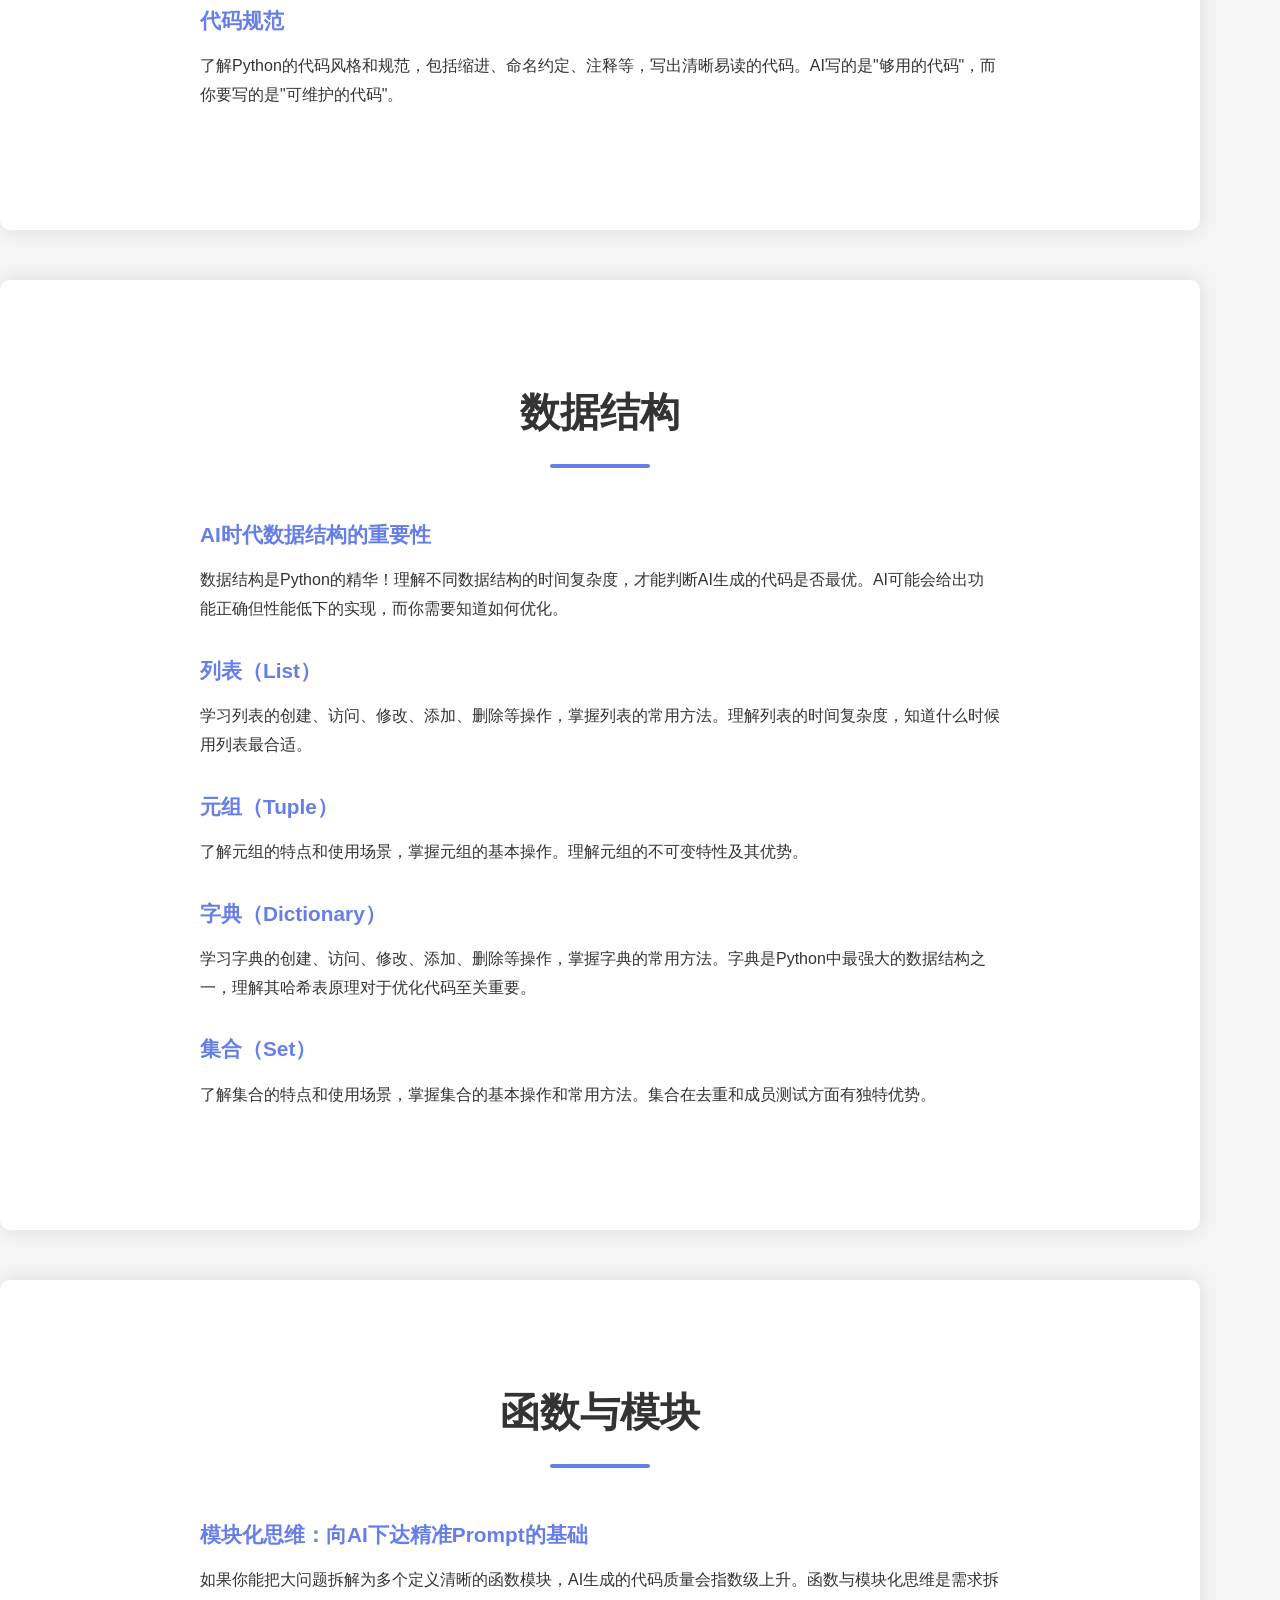
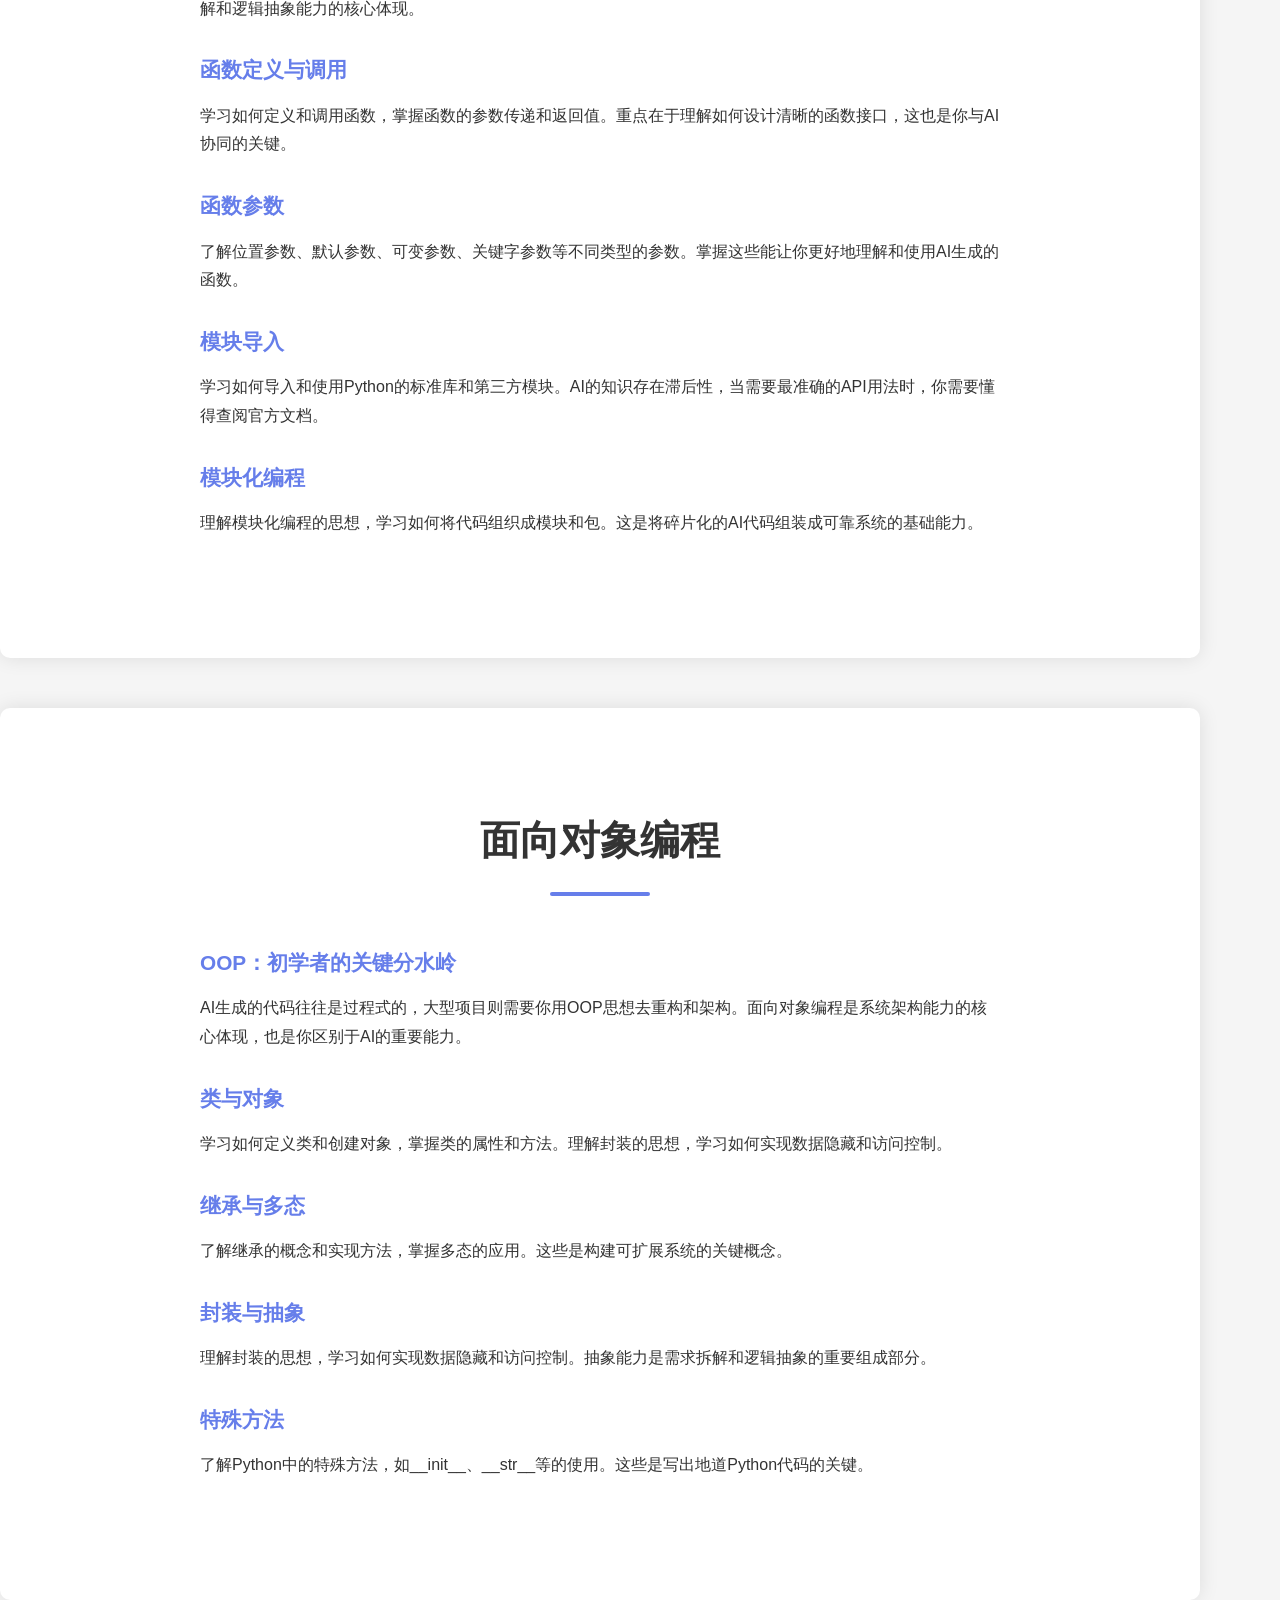
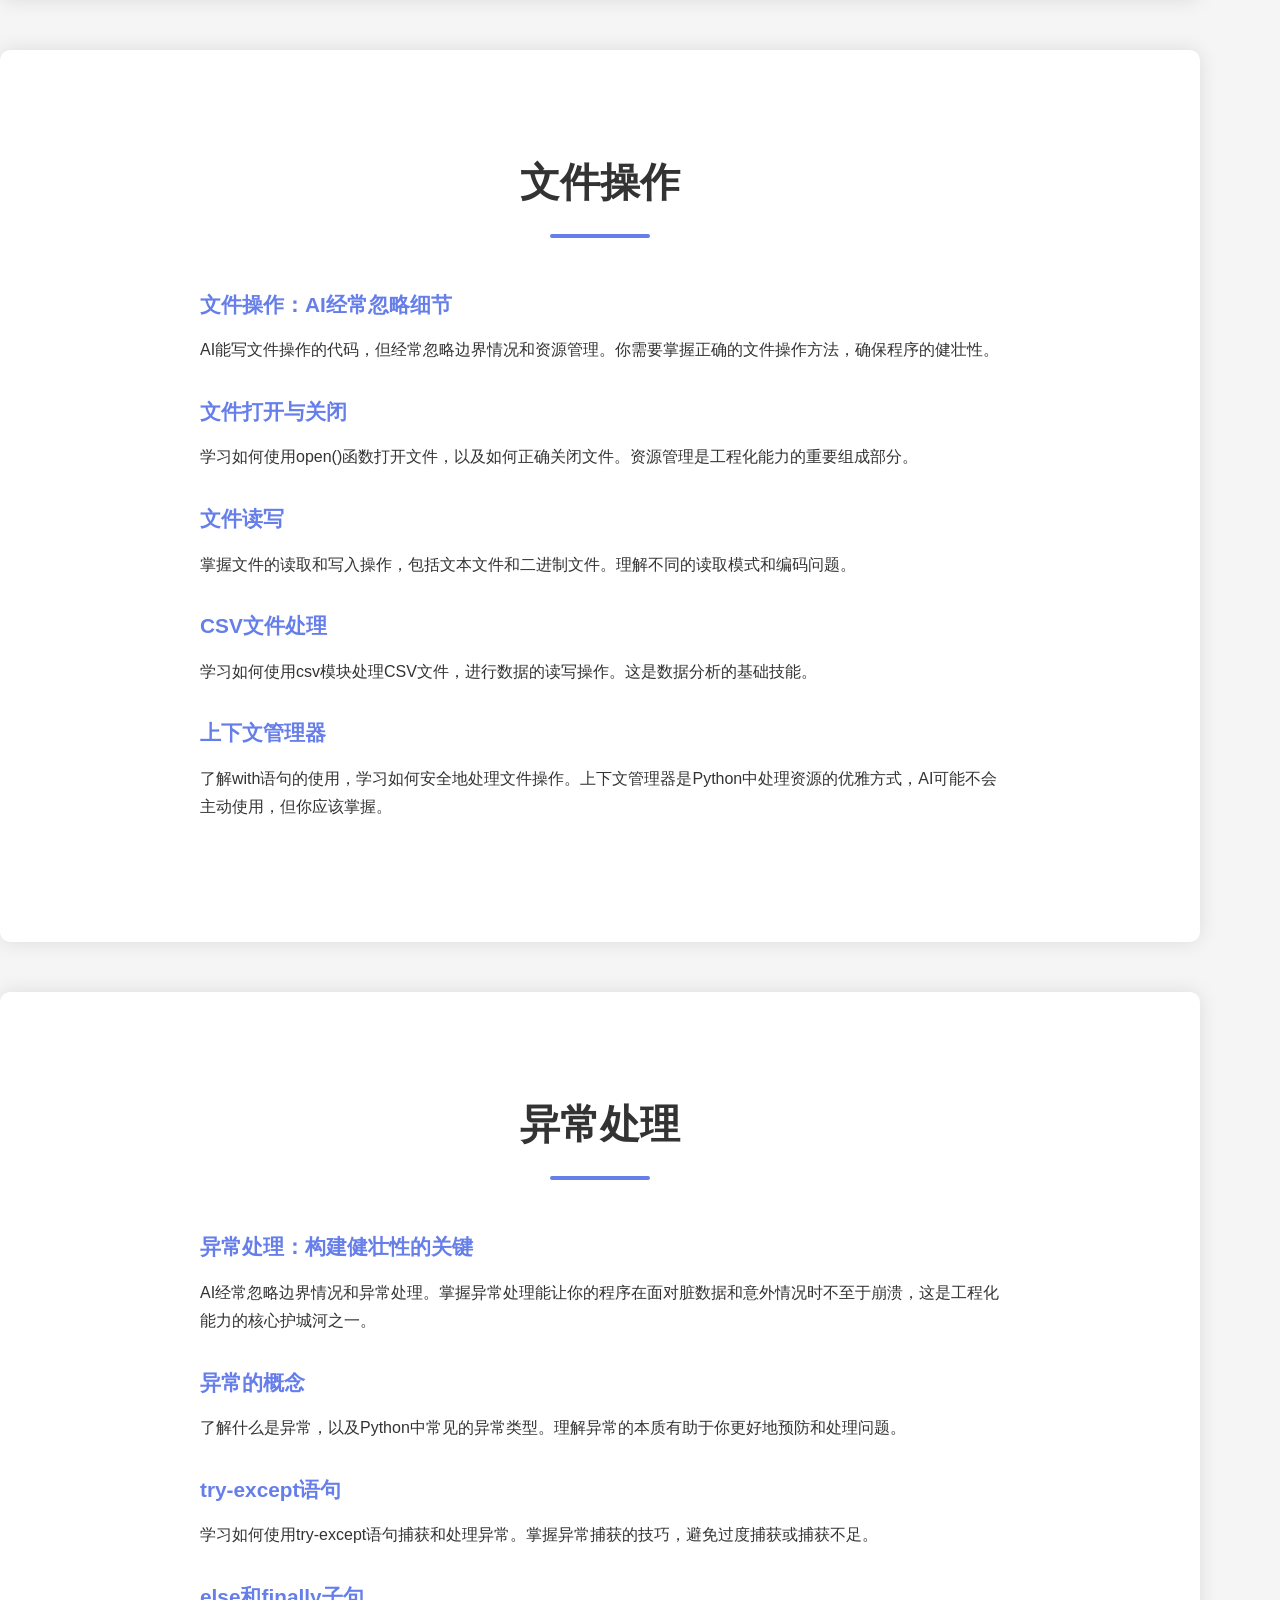
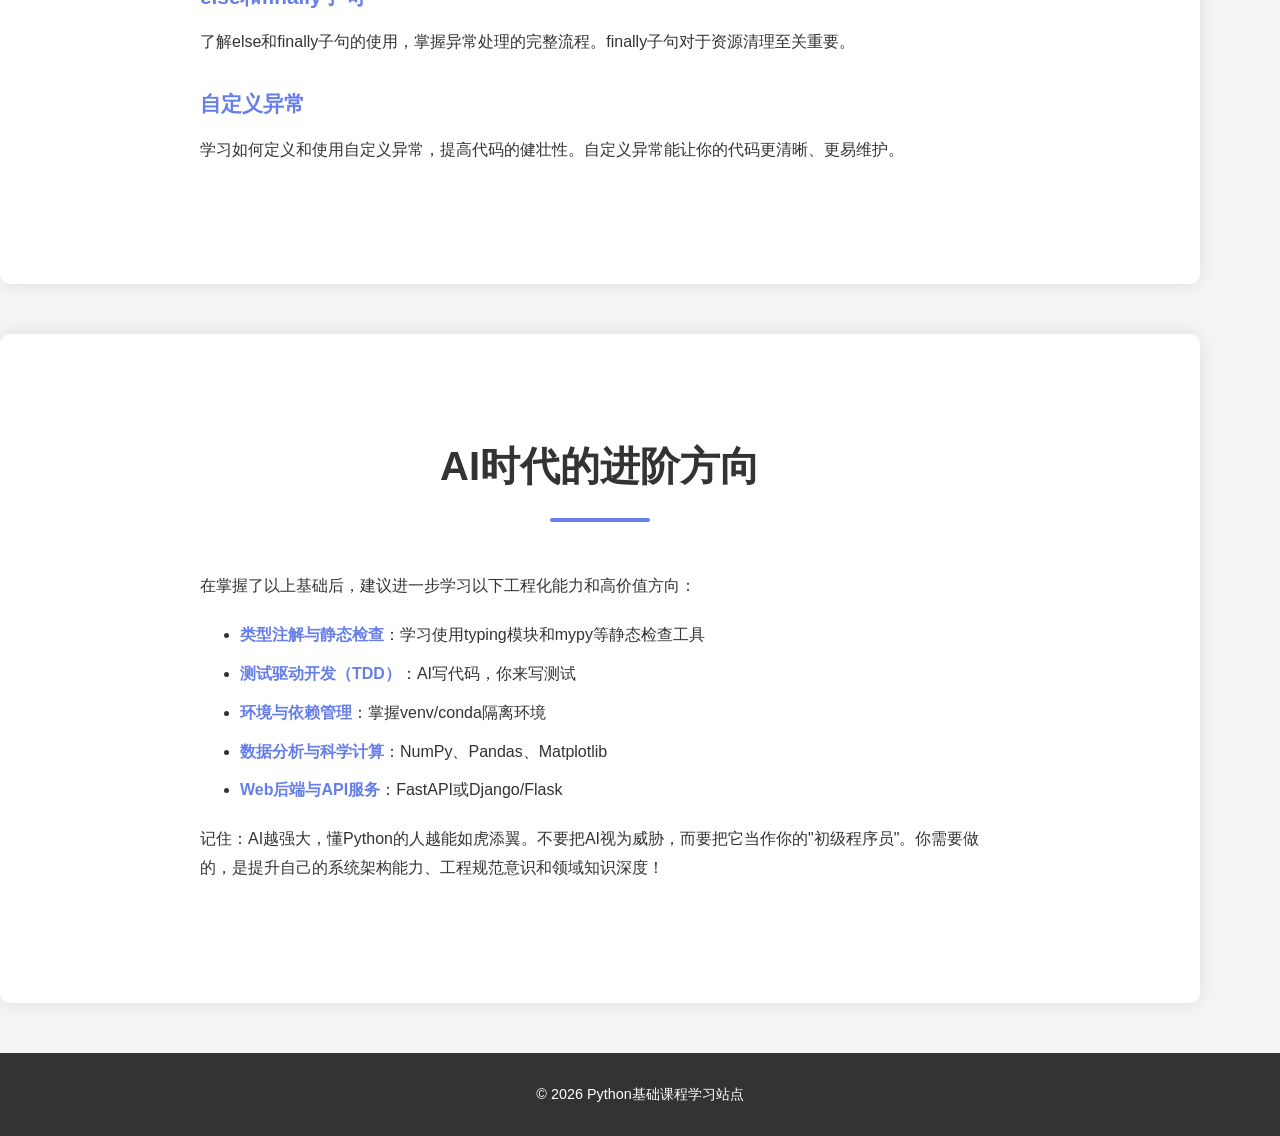
==== commit ceba771b: "添加第一单元详细教程：Python基础语法，包含代码示例和练习题" ====
--- a/python-course.html
+++ b/python-course.html
@@ -32,13 +32,48 @@
             </div>
         </section>
 
-        <section id="overview" class="python">
+        <section id="intro" class="python">
             <h2>课程概述</h2>
             <div class="python-content">
                 <div class="topic-detail">
                     <p>在AI编程助手日益强大的今天，学习Python的重心和策略必须发生根本性转变。本课程旨在帮助您<strong>夯实底层逻辑，做AI代码的"审查官"</strong>，同时<strong>构建工程化护城河，做可靠产品的"交付者"</strong>。</p>
                     <p>AI降低了<strong>"写出能跑的代码"</strong>的门槛，但也大幅提高了<strong>"读懂代码、架构设计、问题排查与工程落地"</strong>的要求。您的学习目标应该是：能看懂AI生成的代码，能发现其中的Bug与安全漏洞，能将碎片化的AI代码组装成可靠的系统。</p>
                     <p>本课程内容聚焦于基础编程素养的培养，包括Python基础语法、数据结构、函数与模块、面向对象编程、文件操作与异常处理等核心内容。</p>
+                </div>
+            </div>
+        </section>
+        
+        <section id="units" class="python">
+            <h2>课程单元</h2>
+            <div class="python-content">
+                <div class="course-topics">
+                    <div class="topic-item">
+                        <a href="unit1-syntax.html" style="text-decoration: none; color: inherit; display: block;">
+                            <h3>第一单元：Python基础语法</h3>
+                            <p>学习print函数、变量、数据类型、运算符、input函数等基础知识，适合零基础小白。</p>
+                            <p style="color: #667eea; font-weight: 500; margin-top: 15px;">点击进入 →</p>
+                        </a>
+                    </div>
+                    <div class="topic-item">
+                        <h3>第二单元：数据结构</h3>
+                        <p>学习列表、元组、字典、集合等Python核心数据结构（待开发）</p>
+                    </div>
+                    <div class="topic-item">
+                        <h3>第三单元：函数与模块</h3>
+                        <p>学习函数定义、参数传递、模块导入等知识（待开发）</p>
+                    </div>
+                    <div class="topic-item">
+                        <h3>第四单元：面向对象编程</h3>
+                        <p>学习类、对象、继承、多态等OOP概念（待开发）</p>
+                    </div>
+                    <div class="topic-item">
+                        <h3>第五单元：文件操作</h3>
+                        <p>学习文件读写、CSV处理等知识（待开发）</p>
+                    </div>
+                    <div class="topic-item">
+                        <h3>第六单元：异常处理</h3>
+                        <p>学习异常捕获、处理和自定义异常（待开发）</p>
+                    </div>
                 </div>
             </div>
         </section>
--- a/style.css
+++ b/style.css
@@ -261,6 +261,106 @@
     font-weight: 600;
 }
 
+/* 代码块样式 */
+.code-block {
+    background-color: #2d2d2d;
+    color: #f8f8f2;
+    border-radius: 8px;
+    padding: 20px;
+    margin: 20px 0;
+    overflow-x: auto;
+    font-family: 'Consolas', 'Monaco', 'Courier New', monospace;
+    font-size: 0.95rem;
+    line-height: 1.6;
+}
+
+.code-block pre {
+    margin: 0;
+    padding: 0;
+}
+
+.code-block code {
+    color: #f8f8f2;
+}
+
+.code-block.result {
+    background-color: #f5f5f5;
+    color: #333;
+    border: 1px solid #ddd;
+}
+
+.code-block.result code {
+    color: #333;
+}
+
+/* 运算符表格 */
+.operator-table {
+    width: 100%;
+    border-collapse: collapse;
+    margin: 20px 0;
+}
+
+.operator-table th,
+.operator-table td {
+    padding: 12px 15px;
+    text-align: center;
+    border: 1px solid #ddd;
+}
+
+.operator-table th {
+    background-color: #667eea;
+    color: white;
+    font-weight: 600;
+}
+
+.operator-table tr:nth-child(even) {
+    background-color: #f9f9f9;
+}
+
+.operator-table tr:hover {
+    background-color: #f0f0f0;
+}
+
+/* 练习题答案 */
+.exercise-answer {
+    margin: 15px 0;
+}
+
+.exercise-answer summary {
+    cursor: pointer;
+    padding: 10px 15px;
+    background-color: #f0f0f0;
+    border-radius: 5px;
+    color: #667eea;
+    font-weight: 500;
+    display: inline-block;
+}
+
+.exercise-answer summary:hover {
+    background-color: #e0e0e0;
+}
+
+.exercise-answer[open] summary {
+    border-radius: 5px 5px 0 0;
+}
+
+.exercise-answer .code-block {
+    margin-top: 0;
+    border-radius: 0 8px 8px 8px;
+}
+
+/* 页脚链接 */
+footer a {
+    color: #ffd700;
+    text-decoration: none;
+    margin-top: 10px;
+    display: inline-block;
+}
+
+footer a:hover {
+    text-decoration: underline;
+}
+
 /* 个人愿景部分 */
 .vision {
     background-color: #f9f9f9;
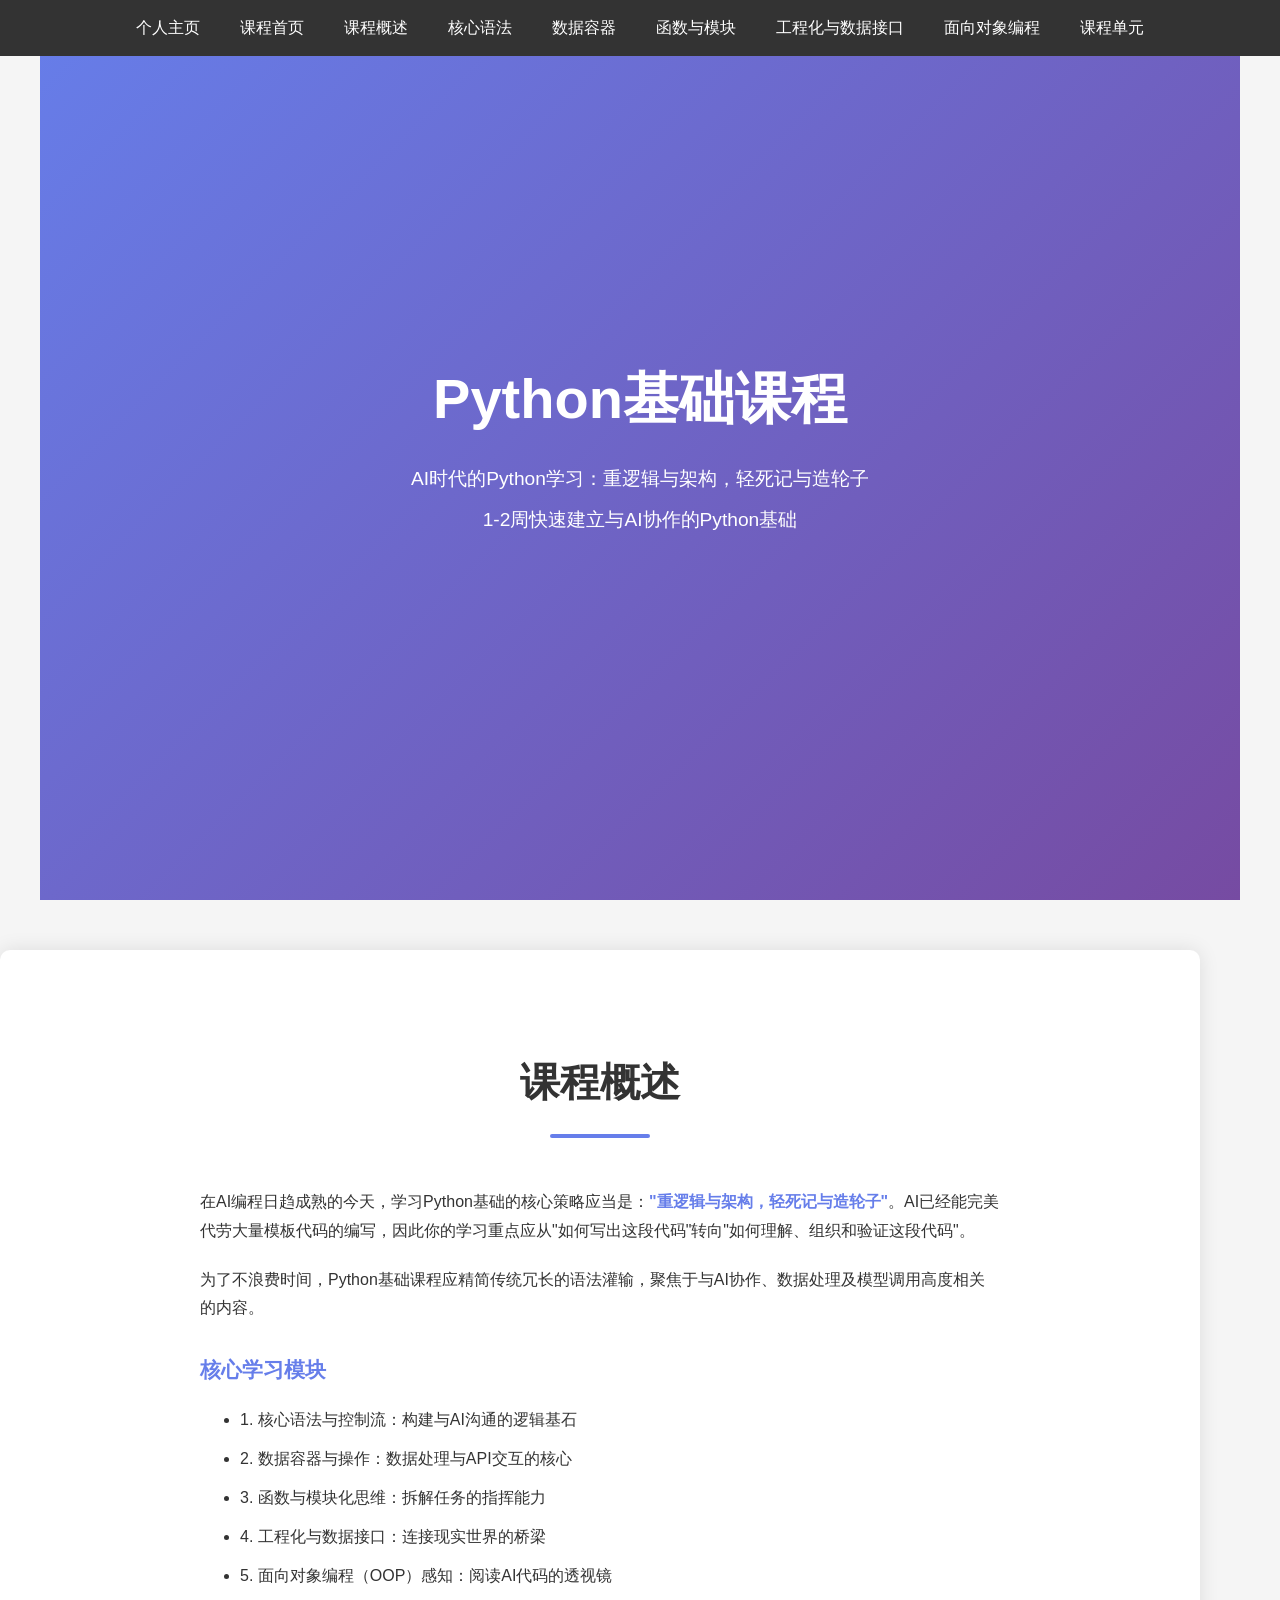
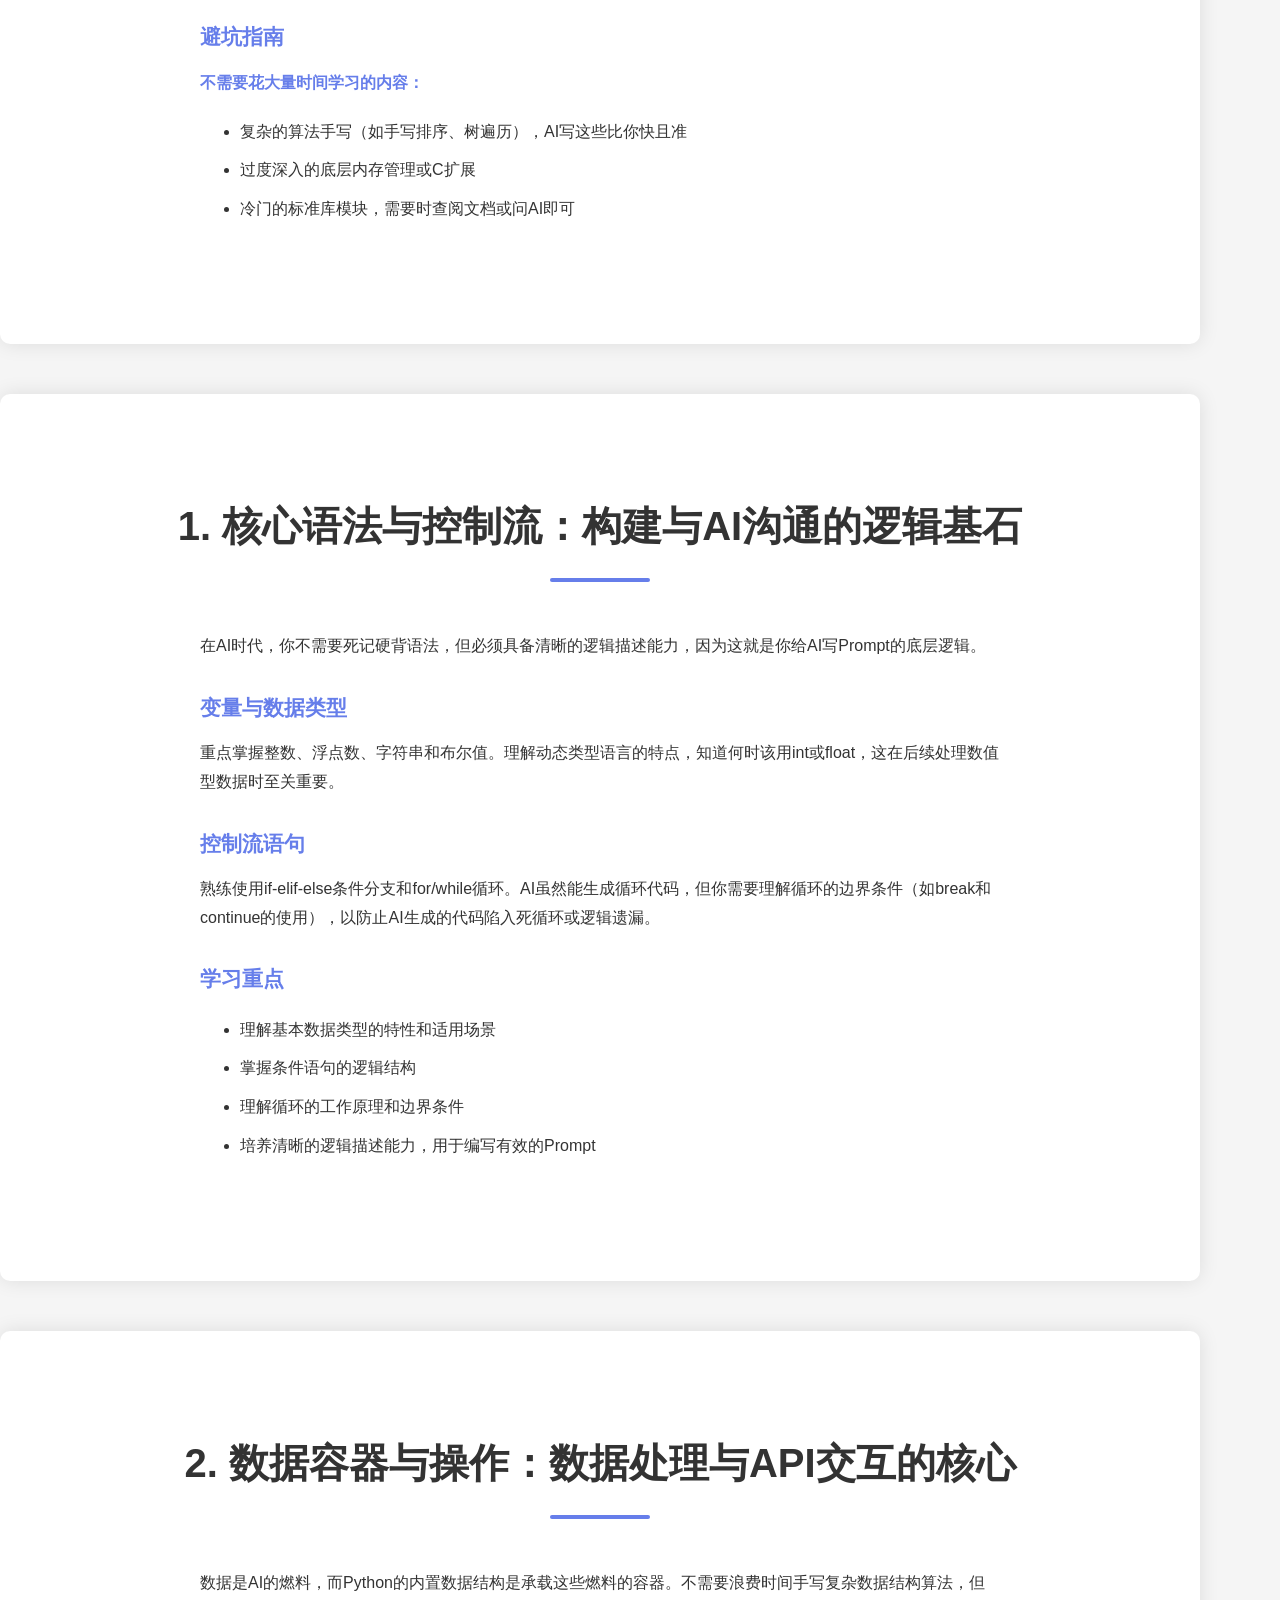
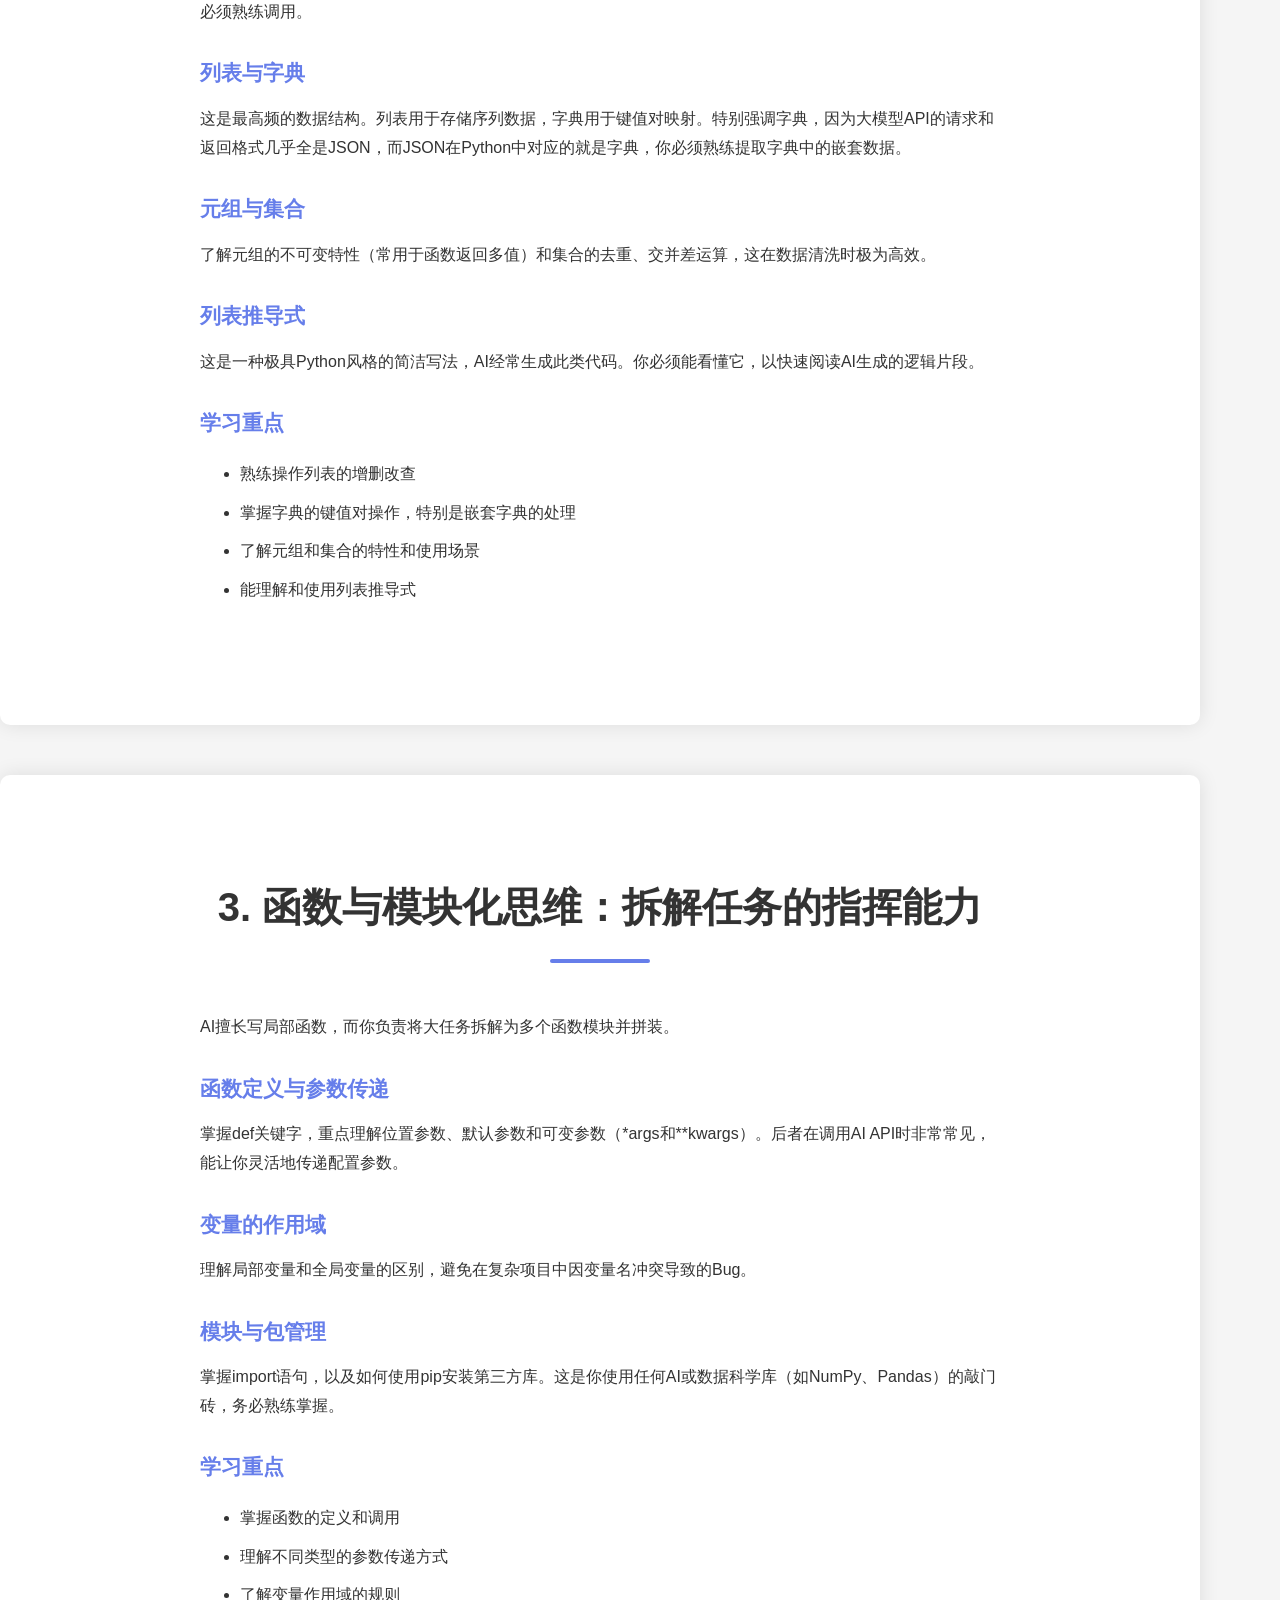
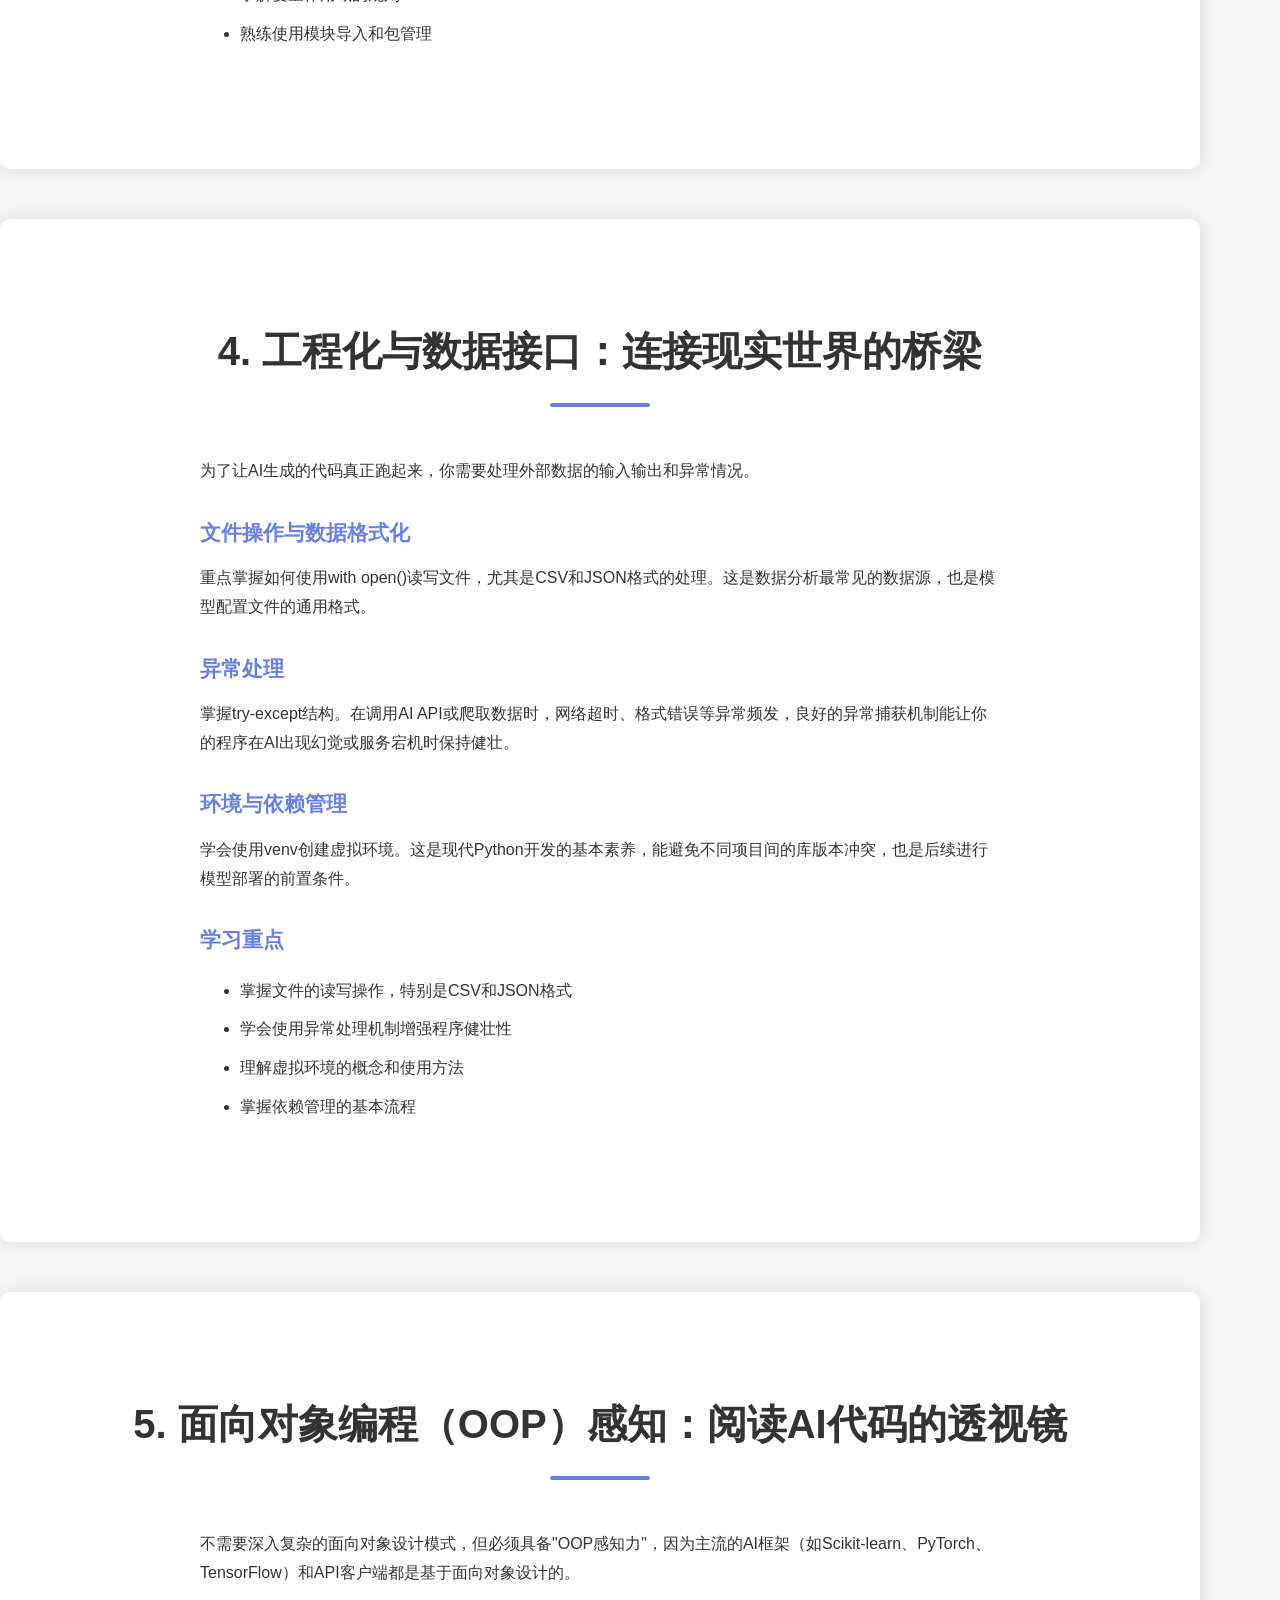
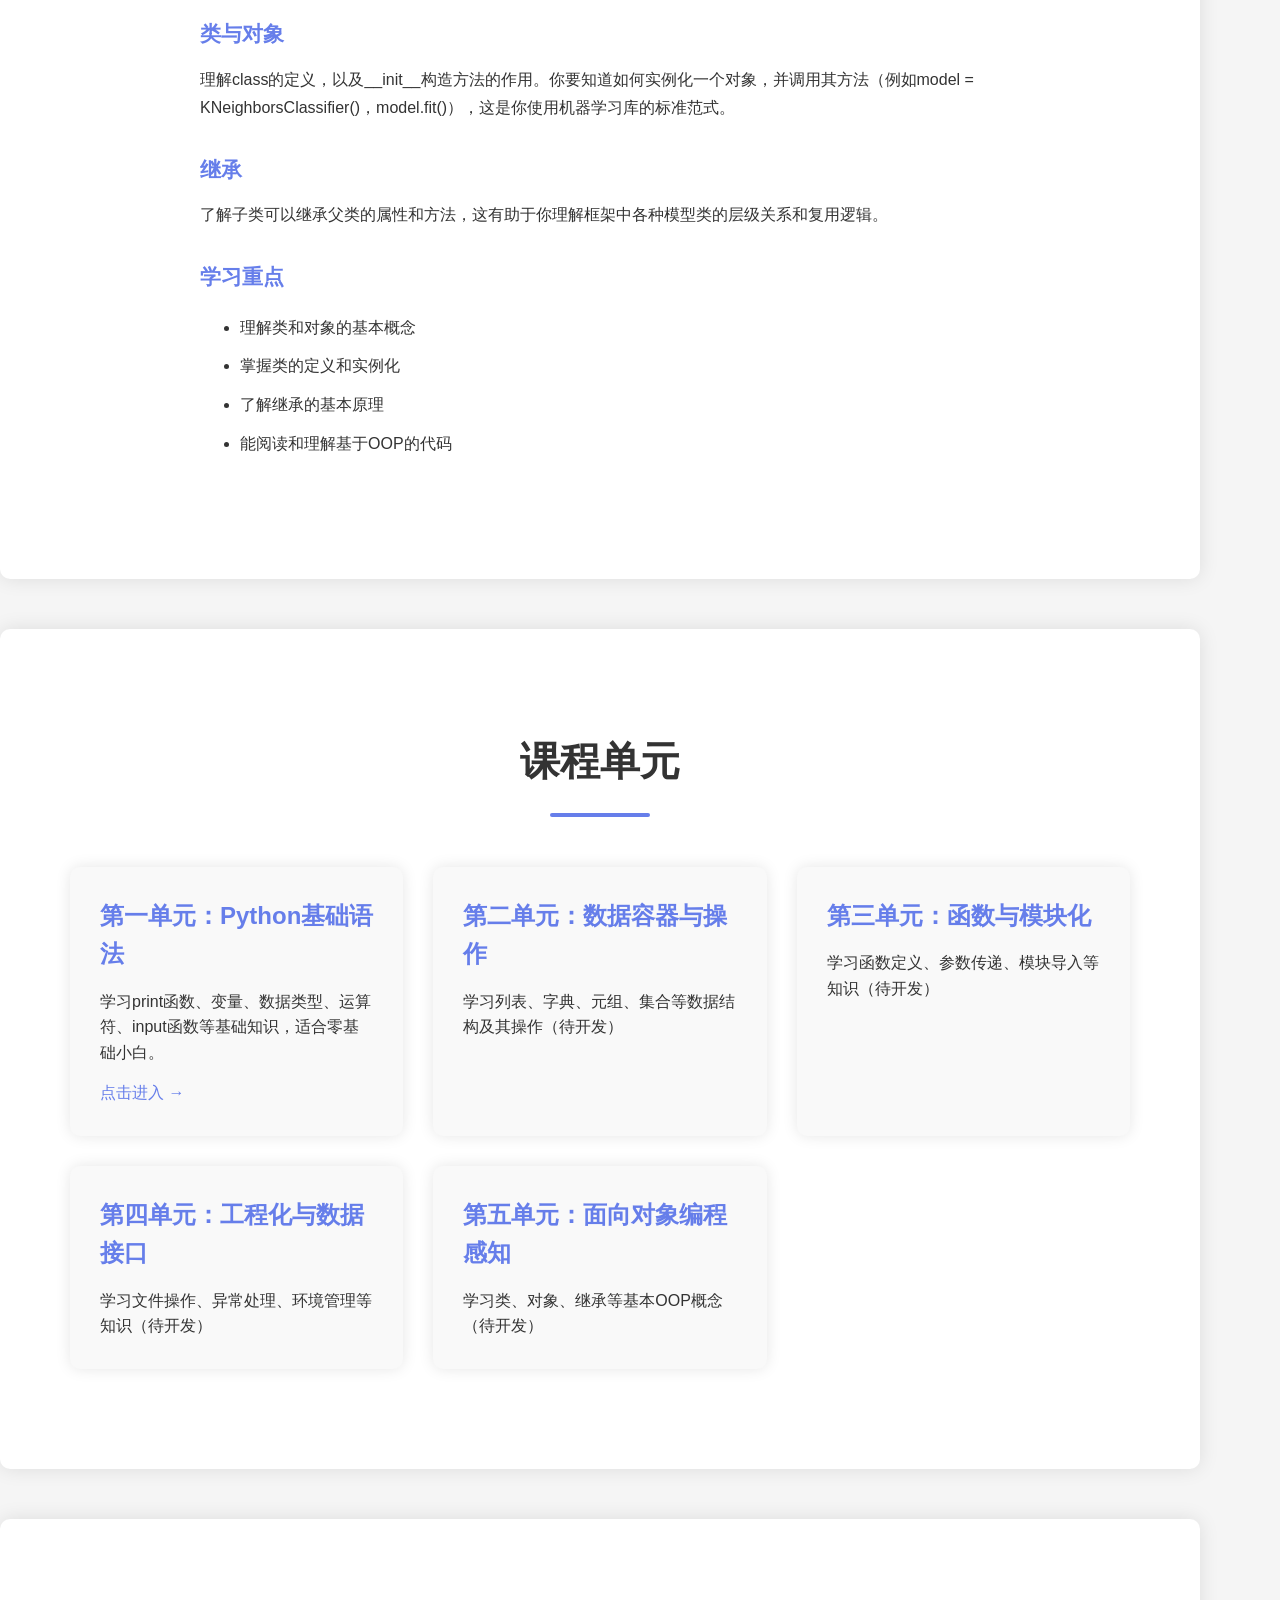
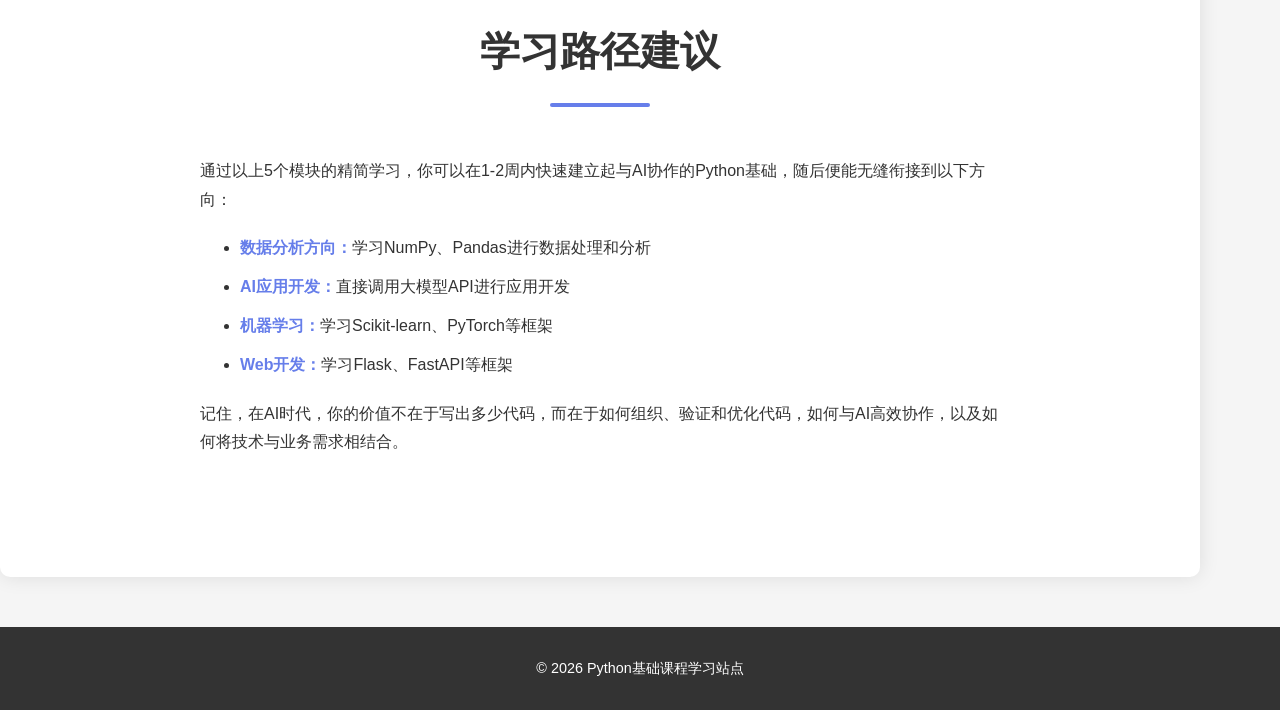
==== commit 9fc1b3b0: "按照新的5个核心模块重构Python课程大纲，聚焦AI时代的学习策略" ====
--- a/python-course.html
+++ b/python-course.html
@@ -13,12 +13,12 @@
                 <li><a href="index.html">个人主页</a></li>
                 <li><a href="python-course.html">课程首页</a></li>
                 <li><a href="#overview">课程概述</a></li>
-                <li><a href="#syntax">基础语法</a></li>
-                <li><a href="#data-structures">数据结构</a></li>
+                <li><a href="#syntax">核心语法</a></li>
+                <li><a href="#data-containers">数据容器</a></li>
                 <li><a href="#functions">函数与模块</a></li>
-                <li><a href="#oop">面向对象</a></li>
-                <li><a href="#file-io">文件操作</a></li>
-                <li><a href="#exceptions">异常处理</a></li>
+                <li><a href="#engineering">工程化与数据接口</a></li>
+                <li><a href="#oop">面向对象编程</a></li>
+                <li><a href="#units">课程单元</a></li>
             </ul>
         </nav>
     </header>
@@ -27,22 +27,163 @@
         <section id="hero" class="hero">
             <div class="hero-content">
                 <h1>Python基础课程</h1>
-                <p>AI时代的Python学习：从"死记语法"到"培养计算思维"</p>
-                <p>成为AI指挥官，而非代码搬运工</p>
-            </div>
-        </section>
-
-        <section id="intro" class="python">
+                <p>AI时代的Python学习：重逻辑与架构，轻死记与造轮子</p>
+                <p>1-2周快速建立与AI协作的Python基础</p>
+            </div>
+        </section>
+
+        <section id="overview" class="python">
             <h2>课程概述</h2>
             <div class="python-content">
                 <div class="topic-detail">
-                    <p>在AI编程助手日益强大的今天，学习Python的重心和策略必须发生根本性转变。本课程旨在帮助您<strong>夯实底层逻辑，做AI代码的"审查官"</strong>，同时<strong>构建工程化护城河，做可靠产品的"交付者"</strong>。</p>
-                    <p>AI降低了<strong>"写出能跑的代码"</strong>的门槛，但也大幅提高了<strong>"读懂代码、架构设计、问题排查与工程落地"</strong>的要求。您的学习目标应该是：能看懂AI生成的代码，能发现其中的Bug与安全漏洞，能将碎片化的AI代码组装成可靠的系统。</p>
-                    <p>本课程内容聚焦于基础编程素养的培养，包括Python基础语法、数据结构、函数与模块、面向对象编程、文件操作与异常处理等核心内容。</p>
-                </div>
-            </div>
-        </section>
-        
+                    <p>在AI编程日趋成熟的今天，学习Python基础的核心策略应当是：<strong>"重逻辑与架构，轻死记与造轮子"</strong>。AI已经能完美代劳大量模板代码的编写，因此你的学习重点应从"如何写出这段代码"转向"如何理解、组织和验证这段代码"。</p>
+                    
+                    <p>为了不浪费时间，Python基础课程应精简传统冗长的语法灌输，聚焦于与AI协作、数据处理及模型调用高度相关的内容。</p>
+                    
+                    <h3>核心学习模块</h3>
+                    <ul>
+                        <li>1. 核心语法与控制流：构建与AI沟通的逻辑基石</li>
+                        <li>2. 数据容器与操作：数据处理与API交互的核心</li>
+                        <li>3. 函数与模块化思维：拆解任务的指挥能力</li>
+                        <li>4. 工程化与数据接口：连接现实世界的桥梁</li>
+                        <li>5. 面向对象编程（OOP）感知：阅读AI代码的透视镜</li>
+                    </ul>
+                    
+                    <h3>避坑指南</h3>
+                    <p><strong>不需要花大量时间学习的内容：</strong></p>
+                    <ul>
+                        <li>复杂的算法手写（如手写排序、树遍历），AI写这些比你快且准</li>
+                        <li>过度深入的底层内存管理或C扩展</li>
+                        <li>冷门的标准库模块，需要时查阅文档或问AI即可</li>
+                    </ul>
+                </div>
+            </div>
+        </section>
+
+        <section id="syntax" class="python">
+            <h2>1. 核心语法与控制流：构建与AI沟通的逻辑基石</h2>
+            <div class="python-content">
+                <div class="topic-detail">
+                    <p>在AI时代，你不需要死记硬背语法，但必须具备清晰的逻辑描述能力，因为这就是你给AI写Prompt的底层逻辑。</p>
+                    
+                    <h3>变量与数据类型</h3>
+                    <p>重点掌握整数、浮点数、字符串和布尔值。理解动态类型语言的特点，知道何时该用int或float，这在后续处理数值型数据时至关重要。</p>
+                    
+                    <h3>控制流语句</h3>
+                    <p>熟练使用if-elif-else条件分支和for/while循环。AI虽然能生成循环代码，但你需要理解循环的边界条件（如break和continue的使用），以防止AI生成的代码陷入死循环或逻辑遗漏。</p>
+                    
+                    <h3>学习重点</h3>
+                    <ul>
+                        <li>理解基本数据类型的特性和适用场景</li>
+                        <li>掌握条件语句的逻辑结构</li>
+                        <li>理解循环的工作原理和边界条件</li>
+                        <li>培养清晰的逻辑描述能力，用于编写有效的Prompt</li>
+                    </ul>
+                </div>
+            </div>
+        </section>
+
+        <section id="data-containers" class="python">
+            <h2>2. 数据容器与操作：数据处理与API交互的核心</h2>
+            <div class="python-content">
+                <div class="topic-detail">
+                    <p>数据是AI的燃料，而Python的内置数据结构是承载这些燃料的容器。不需要浪费时间手写复杂数据结构算法，但必须熟练调用。</p>
+                    
+                    <h3>列表与字典</h3>
+                    <p>这是最高频的数据结构。列表用于存储序列数据，字典用于键值对映射。特别强调字典，因为大模型API的请求和返回格式几乎全是JSON，而JSON在Python中对应的就是字典，你必须熟练提取字典中的嵌套数据。</p>
+                    
+                    <h3>元组与集合</h3>
+                    <p>了解元组的不可变特性（常用于函数返回多值）和集合的去重、交并差运算，这在数据清洗时极为高效。</p>
+                    
+                    <h3>列表推导式</h3>
+                    <p>这是一种极具Python风格的简洁写法，AI经常生成此类代码。你必须能看懂它，以快速阅读AI生成的逻辑片段。</p>
+                    
+                    <h3>学习重点</h3>
+                    <ul>
+                        <li>熟练操作列表的增删改查</li>
+                        <li>掌握字典的键值对操作，特别是嵌套字典的处理</li>
+                        <li>了解元组和集合的特性和使用场景</li>
+                        <li>能理解和使用列表推导式</li>
+                    </ul>
+                </div>
+            </div>
+        </section>
+
+        <section id="functions" class="python">
+            <h2>3. 函数与模块化思维：拆解任务的指挥能力</h2>
+            <div class="python-content">
+                <div class="topic-detail">
+                    <p>AI擅长写局部函数，而你负责将大任务拆解为多个函数模块并拼装。</p>
+                    
+                    <h3>函数定义与参数传递</h3>
+                    <p>掌握def关键字，重点理解位置参数、默认参数和可变参数（*args和**kwargs）。后者在调用AI API时非常常见，能让你灵活地传递配置参数。</p>
+                    
+                    <h3>变量的作用域</h3>
+                    <p>理解局部变量和全局变量的区别，避免在复杂项目中因变量名冲突导致的Bug。</p>
+                    
+                    <h3>模块与包管理</h3>
+                    <p>掌握import语句，以及如何使用pip安装第三方库。这是你使用任何AI或数据科学库（如NumPy、Pandas）的敲门砖，务必熟练掌握。</p>
+                    
+                    <h3>学习重点</h3>
+                    <ul>
+                        <li>掌握函数的定义和调用</li>
+                        <li>理解不同类型的参数传递方式</li>
+                        <li>了解变量作用域的规则</li>
+                        <li>熟练使用模块导入和包管理</li>
+                    </ul>
+                </div>
+            </div>
+        </section>
+
+        <section id="engineering" class="python">
+            <h2>4. 工程化与数据接口：连接现实世界的桥梁</h2>
+            <div class="python-content">
+                <div class="topic-detail">
+                    <p>为了让AI生成的代码真正跑起来，你需要处理外部数据的输入输出和异常情况。</p>
+                    
+                    <h3>文件操作与数据格式化</h3>
+                    <p>重点掌握如何使用with open()读写文件，尤其是CSV和JSON格式的处理。这是数据分析最常见的数据源，也是模型配置文件的通用格式。</p>
+                    
+                    <h3>异常处理</h3>
+                    <p>掌握try-except结构。在调用AI API或爬取数据时，网络超时、格式错误等异常频发，良好的异常捕获机制能让你的程序在AI出现幻觉或服务宕机时保持健壮。</p>
+                    
+                    <h3>环境与依赖管理</h3>
+                    <p>学会使用venv创建虚拟环境。这是现代Python开发的基本素养，能避免不同项目间的库版本冲突，也是后续进行模型部署的前置条件。</p>
+                    
+                    <h3>学习重点</h3>
+                    <ul>
+                        <li>掌握文件的读写操作，特别是CSV和JSON格式</li>
+                        <li>学会使用异常处理机制增强程序健壮性</li>
+                        <li>理解虚拟环境的概念和使用方法</li>
+                        <li>掌握依赖管理的基本流程</li>
+                    </ul>
+                </div>
+            </div>
+        </section>
+
+        <section id="oop" class="python">
+            <h2>5. 面向对象编程（OOP）感知：阅读AI代码的透视镜</h2>
+            <div class="python-content">
+                <div class="topic-detail">
+                    <p>不需要深入复杂的面向对象设计模式，但必须具备"OOP感知力"，因为主流的AI框架（如Scikit-learn、PyTorch、TensorFlow）和API客户端都是基于面向对象设计的。</p>
+                    
+                    <h3>类与对象</h3>
+                    <p>理解class的定义，以及__init__构造方法的作用。你要知道如何实例化一个对象，并调用其方法（例如model = KNeighborsClassifier()，model.fit()），这是你使用机器学习库的标准范式。</p>
+                    
+                    <h3>继承</h3>
+                    <p>了解子类可以继承父类的属性和方法，这有助于你理解框架中各种模型类的层级关系和复用逻辑。</p>
+                    
+                    <h3>学习重点</h3>
+                    <ul>
+                        <li>理解类和对象的基本概念</li>
+                        <li>掌握类的定义和实例化</li>
+                        <li>了解继承的基本原理</li>
+                        <li>能阅读和理解基于OOP的代码</li>
+                    </ul>
+                </div>
+            </div>
+        </section>
+
         <section id="units" class="python">
             <h2>课程单元</h2>
             <div class="python-content">
@@ -55,174 +196,39 @@
                         </a>
                     </div>
                     <div class="topic-item">
-                        <h3>第二单元：数据结构</h3>
-                        <p>学习列表、元组、字典、集合等Python核心数据结构（待开发）</p>
-                    </div>
-                    <div class="topic-item">
-                        <h3>第三单元：函数与模块</h3>
+                        <h3>第二单元：数据容器与操作</h3>
+                        <p>学习列表、字典、元组、集合等数据结构及其操作（待开发）</p>
+                    </div>
+                    <div class="topic-item">
+                        <h3>第三单元：函数与模块化</h3>
                         <p>学习函数定义、参数传递、模块导入等知识（待开发）</p>
                     </div>
                     <div class="topic-item">
-                        <h3>第四单元：面向对象编程</h3>
-                        <p>学习类、对象、继承、多态等OOP概念（待开发）</p>
-                    </div>
-                    <div class="topic-item">
-                        <h3>第五单元：文件操作</h3>
-                        <p>学习文件读写、CSV处理等知识（待开发）</p>
-                    </div>
-                    <div class="topic-item">
-                        <h3>第六单元：异常处理</h3>
-                        <p>学习异常捕获、处理和自定义异常（待开发）</p>
-                    </div>
-                </div>
-            </div>
-        </section>
-
-        <section id="syntax" class="python">
-            <h2>Python基础语法</h2>
-            <div class="python-content">
-                <div class="topic-detail">
-                    <h3>为什么AI时代仍需掌握语法</h3>
-                    <p>即使AI能帮你快速生成基础代码，你仍需具备判断和修正的能力。AI可能会给出功能正确但性能低下的代码，只有当你真正理解了基础语法，才能判断AI的代码是否最优。</p>
-
-                    <h3>基本概念</h3>
-                    <p>Python是一种解释型、面向对象、动态数据类型的高级程序设计语言。Python语法简洁清晰，易于学习和使用。理解这些基本特点有助于你更好地理解AI生成的代码。</p>
-
-                    <h3>变量与数据类型</h3>
-                    <p>Python支持多种数据类型，包括整数、浮点数、字符串、布尔值等。变量不需要声明类型，可以直接赋值。重点在于<strong>理解不同数据类型的特性和适用场景</strong>，这样你才能指导AI选择合适的数据类型。</p>
-
-                    <h3>控制流</h3>
-                    <p>学习条件语句（if-elif-else）和循环语句（for、while）的使用方法，掌握Python的控制流程。这是需求拆解和逻辑抽象的基础，也是你向AI下达精准Prompt的前提。</p>
-
-                    <h3>代码规范</h3>
-                    <p>了解Python的代码风格和规范，包括缩进、命名约定、注释等，写出清晰易读的代码。AI写的是"够用的代码"，而你要写的是"可维护的代码"。</p>
-                </div>
-            </div>
-        </section>
-
-        <section id="data-structures" class="python">
-            <h2>数据结构</h2>
-            <div class="python-content">
-                <div class="topic-detail">
-                    <h3>AI时代数据结构的重要性</h3>
-                    <p>数据结构是Python的精华！理解不同数据结构的时间复杂度，才能判断AI生成的代码是否最优。AI可能会给出功能正确但性能低下的实现，而你需要知道如何优化。</p>
-
-                    <h3>列表（List）</h3>
-                    <p>学习列表的创建、访问、修改、添加、删除等操作，掌握列表的常用方法。理解列表的时间复杂度，知道什么时候用列表最合适。</p>
-
-                    <h3>元组（Tuple）</h3>
-                    <p>了解元组的特点和使用场景，掌握元组的基本操作。理解元组的不可变特性及其优势。</p>
-
-                    <h3>字典（Dictionary）</h3>
-                    <p>学习字典的创建、访问、修改、添加、删除等操作，掌握字典的常用方法。字典是Python中最强大的数据结构之一，理解其哈希表原理对于优化代码至关重要。</p>
-
-                    <h3>集合（Set）</h3>
-                    <p>了解集合的特点和使用场景，掌握集合的基本操作和常用方法。集合在去重和成员测试方面有独特优势。</p>
-                </div>
-            </div>
-        </section>
-
-        <section id="functions" class="python">
-            <h2>函数与模块</h2>
-            <div class="python-content">
-                <div class="topic-detail">
-                    <h3>模块化思维：向AI下达精准Prompt的基础</h3>
-                    <p>如果你能把大问题拆解为多个定义清晰的函数模块，AI生成的代码质量会指数级上升。函数与模块化思维是需求拆解和逻辑抽象能力的核心体现。</p>
-
-                    <h3>函数定义与调用</h3>
-                    <p>学习如何定义和调用函数，掌握函数的参数传递和返回值。重点在于理解如何设计清晰的函数接口，这也是你与AI协同的关键。</p>
-
-                    <h3>函数参数</h3>
-                    <p>了解位置参数、默认参数、可变参数、关键字参数等不同类型的参数。掌握这些能让你更好地理解和使用AI生成的函数。</p>
-
-                    <h3>模块导入</h3>
-                    <p>学习如何导入和使用Python的标准库和第三方模块。AI的知识存在滞后性，当需要最准确的API用法时，你需要懂得查阅官方文档。</p>
-
-                    <h3>模块化编程</h3>
-                    <p>理解模块化编程的思想，学习如何将代码组织成模块和包。这是将碎片化的AI代码组装成可靠系统的基础能力。</p>
-                </div>
-            </div>
-        </section>
-
-        <section id="oop" class="python">
-            <h2>面向对象编程</h2>
-            <div class="python-content">
-                <div class="topic-detail">
-                    <h3>OOP：初学者的关键分水岭</h3>
-                    <p>AI生成的代码往往是过程式的，大型项目则需要你用OOP思想去重构和架构。面向对象编程是系统架构能力的核心体现，也是你区别于AI的重要能力。</p>
-
-                    <h3>类与对象</h3>
-                    <p>学习如何定义类和创建对象，掌握类的属性和方法。理解封装的思想，学习如何实现数据隐藏和访问控制。</p>
-
-                    <h3>继承与多态</h3>
-                    <p>了解继承的概念和实现方法，掌握多态的应用。这些是构建可扩展系统的关键概念。</p>
-
-                    <h3>封装与抽象</h3>
-                    <p>理解封装的思想，学习如何实现数据隐藏和访问控制。抽象能力是需求拆解和逻辑抽象的重要组成部分。</p>
-
-                    <h3>特殊方法</h3>
-                    <p>了解Python中的特殊方法，如__init__、__str__等的使用。这些是写出地道Python代码的关键。</p>
-                </div>
-            </div>
-        </section>
-
-        <section id="file-io" class="python">
-            <h2>文件操作</h2>
-            <div class="python-content">
-                <div class="topic-detail">
-                    <h3>文件操作：AI经常忽略细节</h3>
-                    <p>AI能写文件操作的代码，但经常忽略边界情况和资源管理。你需要掌握正确的文件操作方法，确保程序的健壮性。</p>
-
-                    <h3>文件打开与关闭</h3>
-                    <p>学习如何使用open()函数打开文件，以及如何正确关闭文件。资源管理是工程化能力的重要组成部分。</p>
-
-                    <h3>文件读写</h3>
-                    <p>掌握文件的读取和写入操作，包括文本文件和二进制文件。理解不同的读取模式和编码问题。</p>
-
-                    <h3>CSV文件处理</h3>
-                    <p>学习如何使用csv模块处理CSV文件，进行数据的读写操作。这是数据分析的基础技能。</p>
-
-                    <h3>上下文管理器</h3>
-                    <p>了解with语句的使用，学习如何安全地处理文件操作。上下文管理器是Python中处理资源的优雅方式，AI可能不会主动使用，但你应该掌握。</p>
-                </div>
-            </div>
-        </section>
-
-        <section id="exceptions" class="python">
-            <h2>异常处理</h2>
-            <div class="python-content">
-                <div class="topic-detail">
-                    <h3>异常处理：构建健壮性的关键</h3>
-                    <p>AI经常忽略边界情况和异常处理。掌握异常处理能让你的程序在面对脏数据和意外情况时不至于崩溃，这是工程化能力的核心护城河之一。</p>
-
-                    <h3>异常的概念</h3>
-                    <p>了解什么是异常，以及Python中常见的异常类型。理解异常的本质有助于你更好地预防和处理问题。</p>
-
-                    <h3>try-except语句</h3>
-                    <p>学习如何使用try-except语句捕获和处理异常。掌握异常捕获的技巧，避免过度捕获或捕获不足。</p>
-
-                    <h3>else和finally子句</h3>
-                    <p>了解else和finally子句的使用，掌握异常处理的完整流程。finally子句对于资源清理至关重要。</p>
-
-                    <h3>自定义异常</h3>
-                    <p>学习如何定义和使用自定义异常，提高代码的健壮性。自定义异常能让你的代码更清晰、更易维护。</p>
-                </div>
-            </div>
-        </section>
-
-        <section id="ai-era" class="python">
-            <h2>AI时代的进阶方向</h2>
-            <div class="python-content">
-                <div class="topic-detail">
-                    <p>在掌握了以上基础后，建议进一步学习以下工程化能力和高价值方向：</p>
-                    <ul>
-                        <li><strong>类型注解与静态检查</strong>：学习使用typing模块和mypy等静态检查工具</li>
-                        <li><strong>测试驱动开发（TDD）</strong>：AI写代码，你来写测试</li>
-                        <li><strong>环境与依赖管理</strong>：掌握venv/conda隔离环境</li>
-                        <li><strong>数据分析与科学计算</strong>：NumPy、Pandas、Matplotlib</li>
-                        <li><strong>Web后端与API服务</strong>：FastAPI或Django/Flask</li>
-                    </ul>
-                    <p>记住：AI越强大，懂Python的人越能如虎添翼。不要把AI视为威胁，而要把它当作你的"初级程序员"。你需要做的，是提升自己的系统架构能力、工程规范意识和领域知识深度！</p>
+                        <h3>第四单元：工程化与数据接口</h3>
+                        <p>学习文件操作、异常处理、环境管理等知识（待开发）</p>
+                    </div>
+                    <div class="topic-item">
+                        <h3>第五单元：面向对象编程感知</h3>
+                        <p>学习类、对象、继承等基本OOP概念（待开发）</p>
+                    </div>
+                </div>
+            </div>
+        </section>
+
+        <section id="conclusion" class="python">
+            <h2>学习路径建议</h2>
+            <div class="python-content">
+                <div class="topic-detail">
+                    <p>通过以上5个模块的精简学习，你可以在1-2周内快速建立起与AI协作的Python基础，随后便能无缝衔接到以下方向：</p>
+                    
+                    <ul>
+                        <li><strong>数据分析方向：</strong>学习NumPy、Pandas进行数据处理和分析</li>
+                        <li><strong>AI应用开发：</strong>直接调用大模型API进行应用开发</li>
+                        <li><strong>机器学习：</strong>学习Scikit-learn、PyTorch等框架</li>
+                        <li><strong>Web开发：</strong>学习Flask、FastAPI等框架</li>
+                    </ul>
+                    
+                    <p>记住，在AI时代，你的价值不在于写出多少代码，而在于如何组织、验证和优化代码，如何与AI高效协作，以及如何将技术与业务需求相结合。</p>
                 </div>
             </div>
         </section>
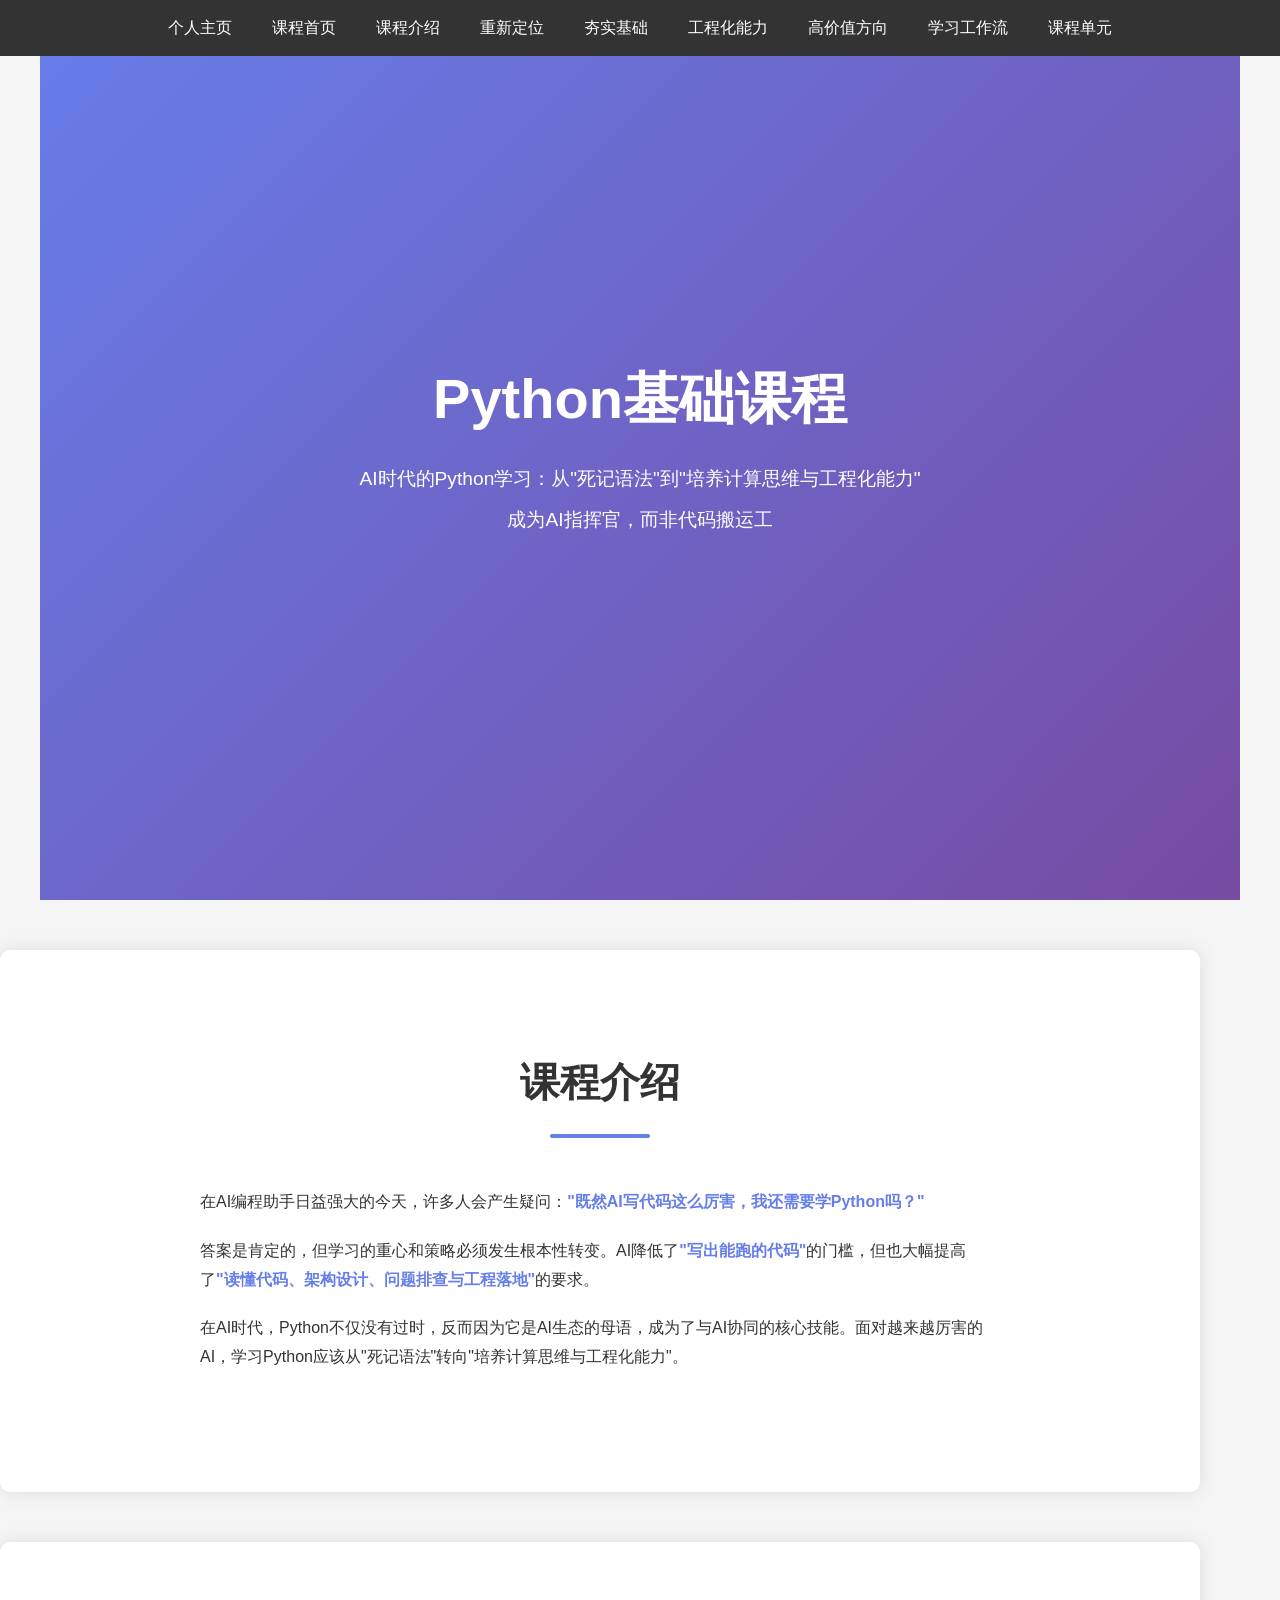
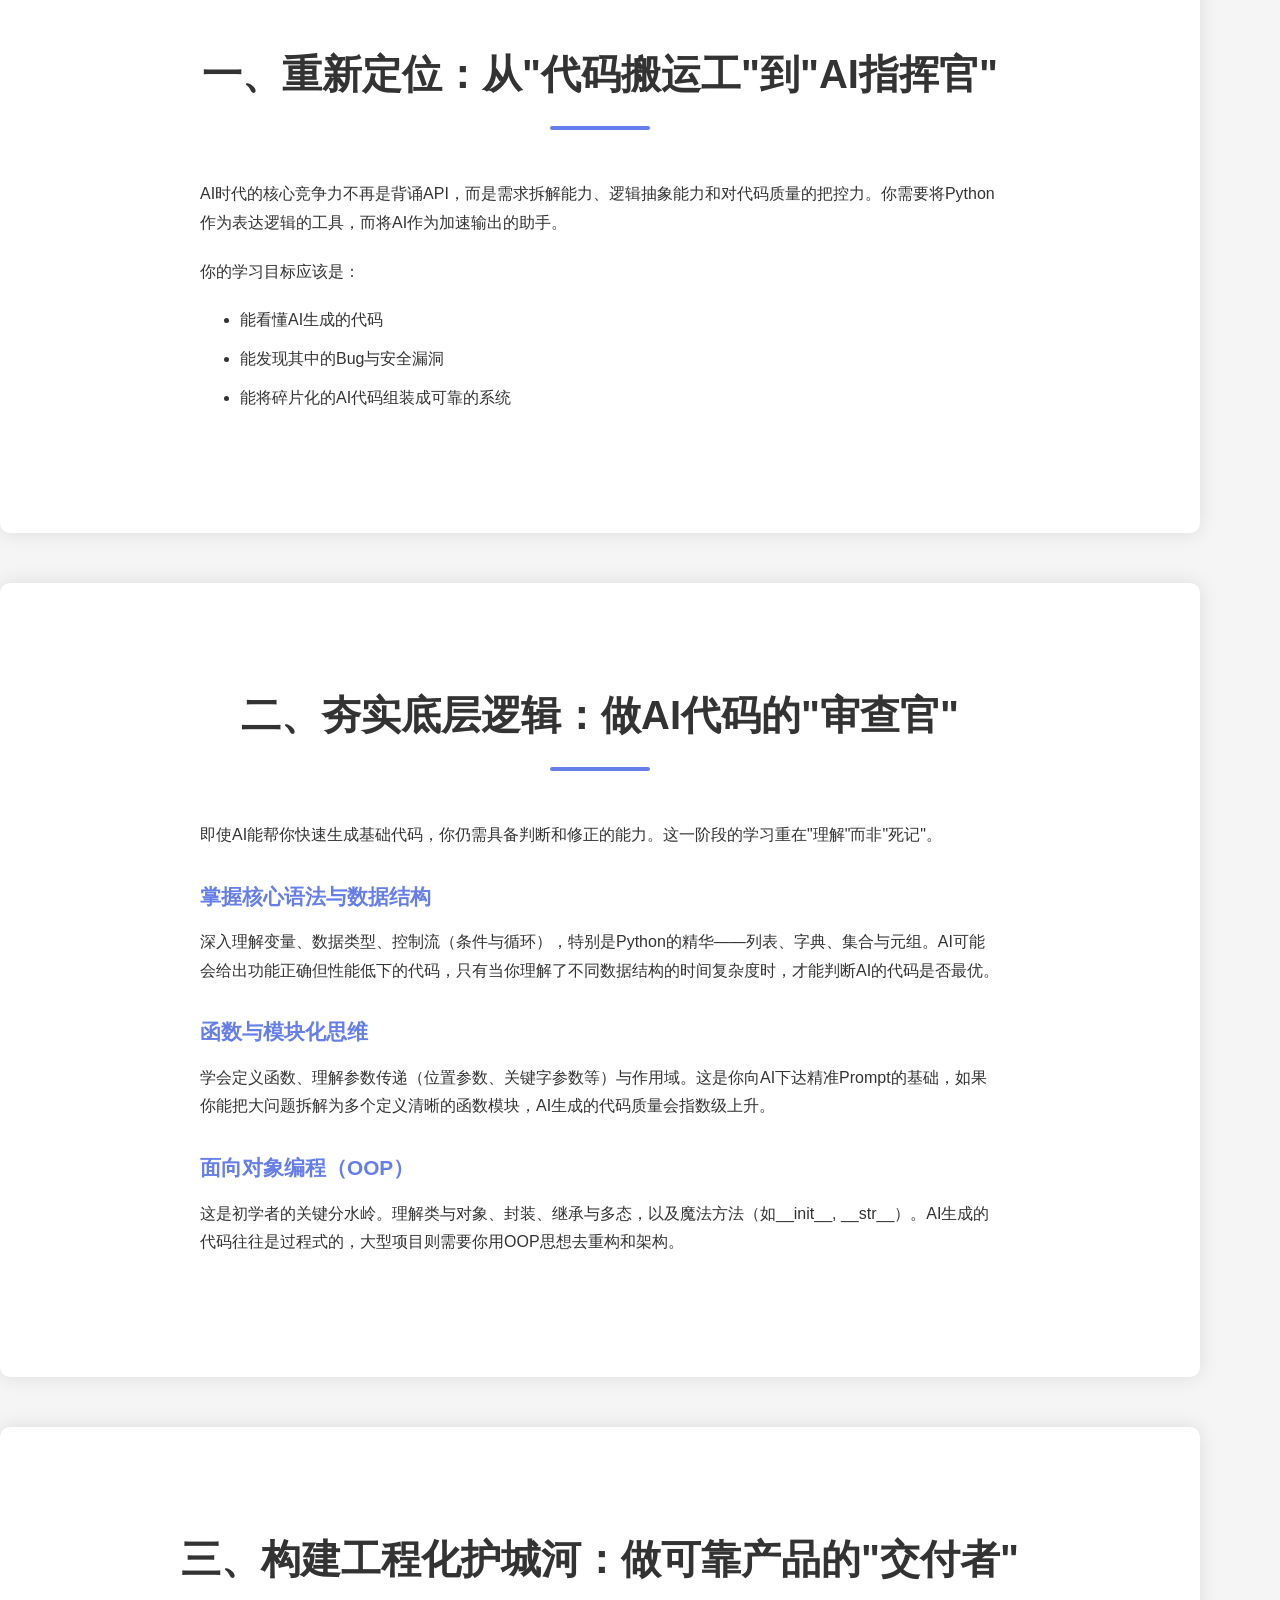
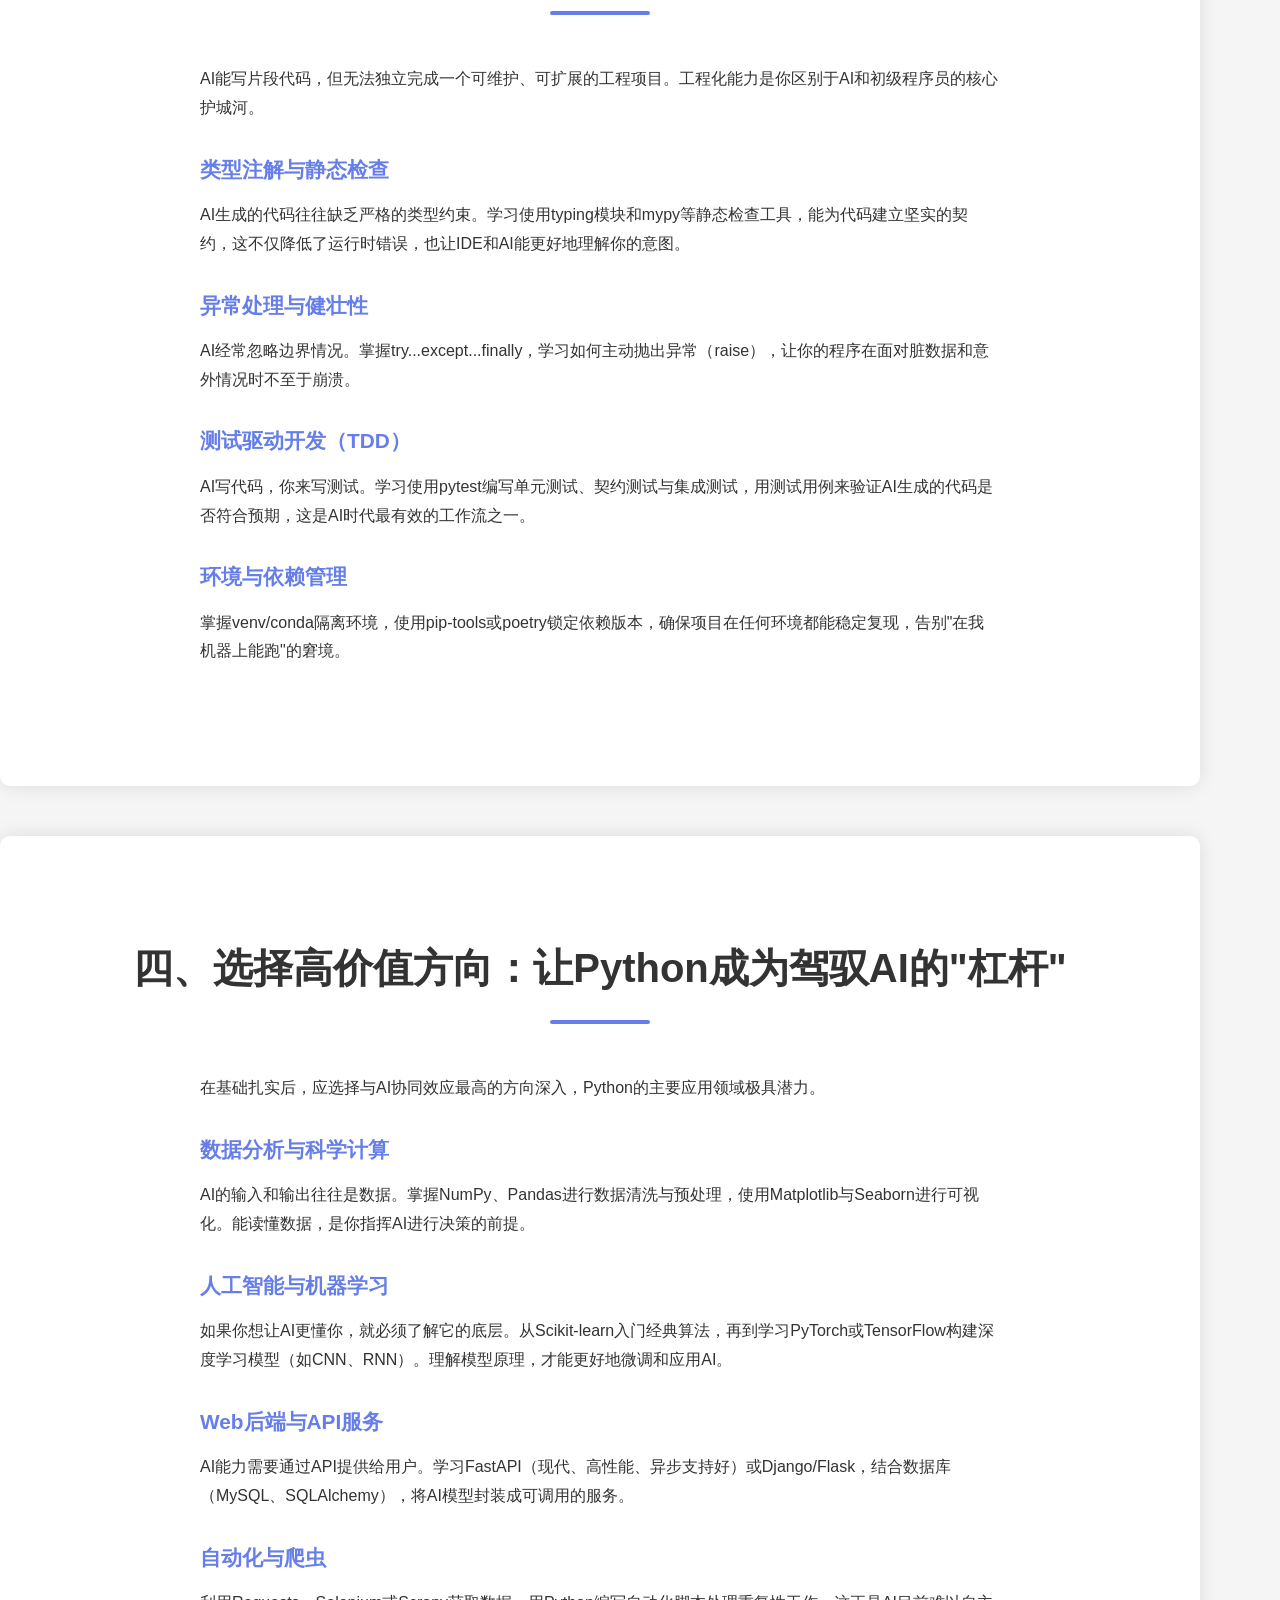
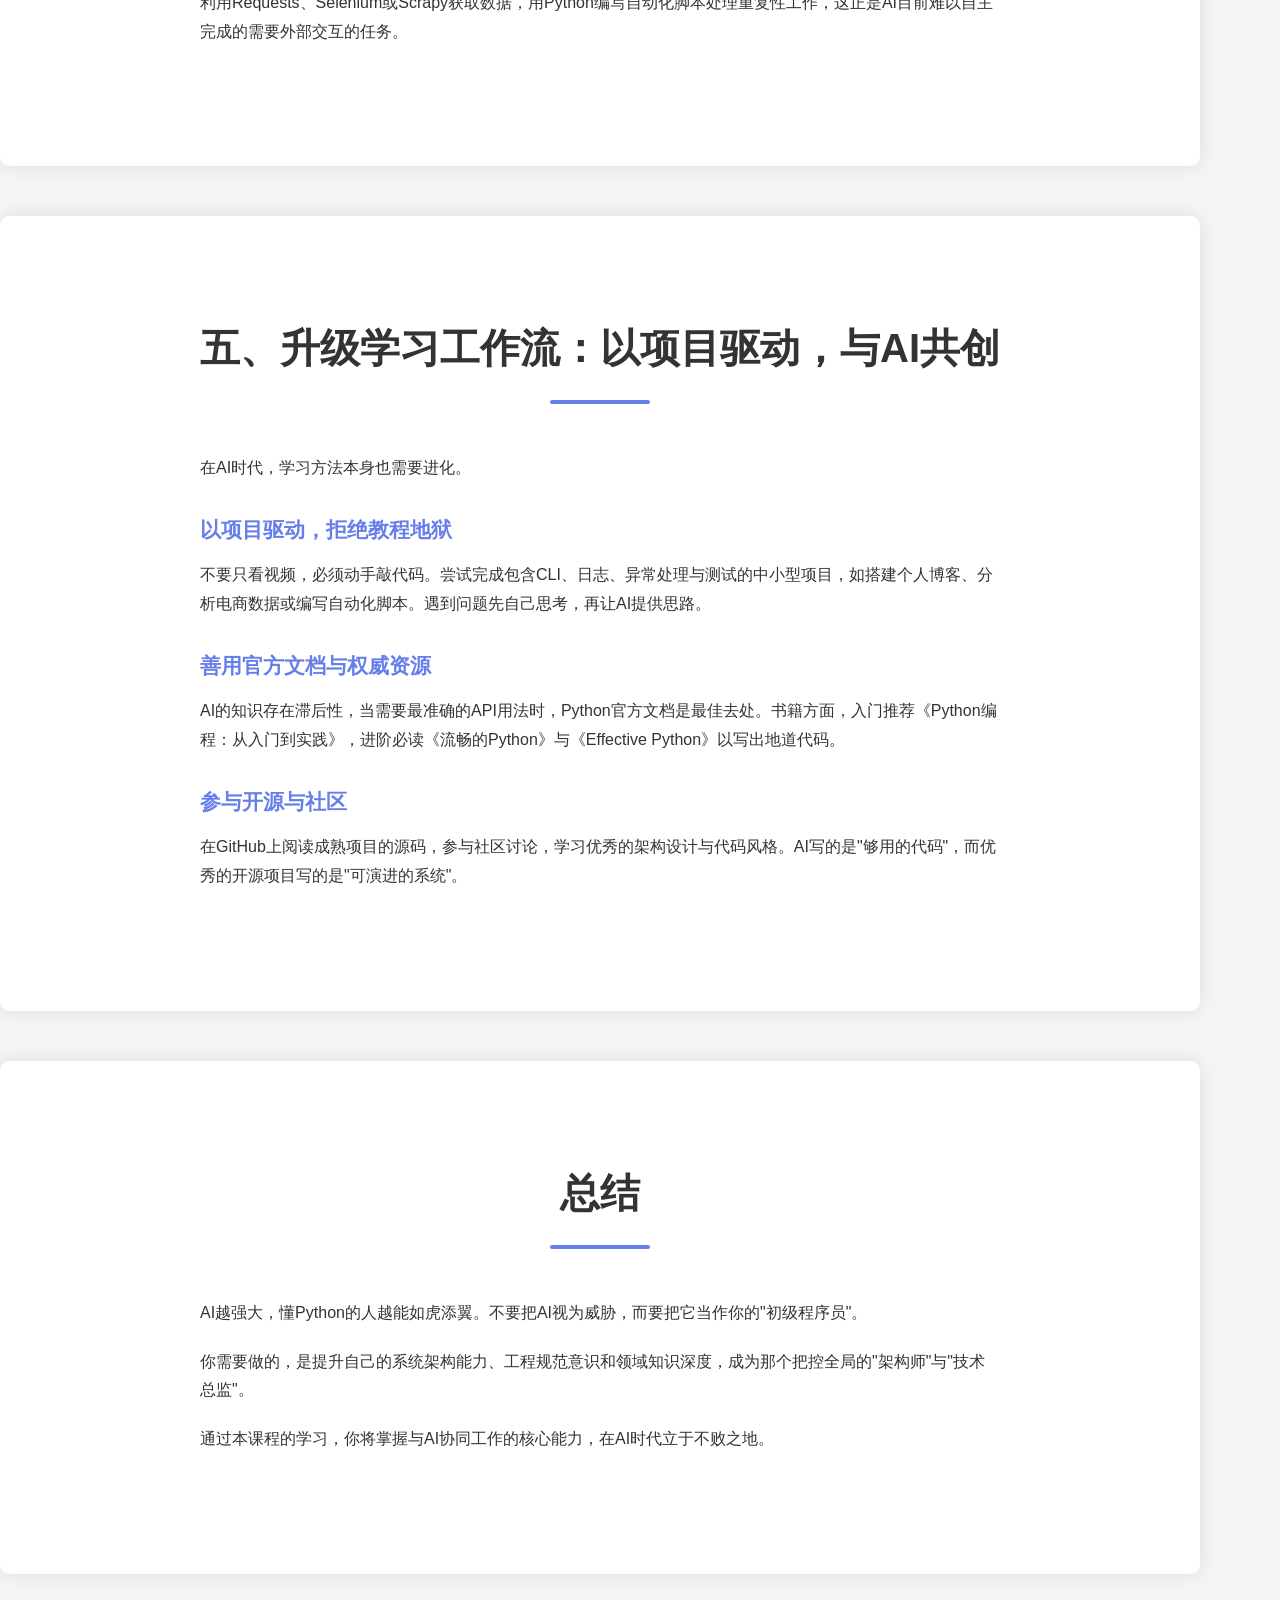
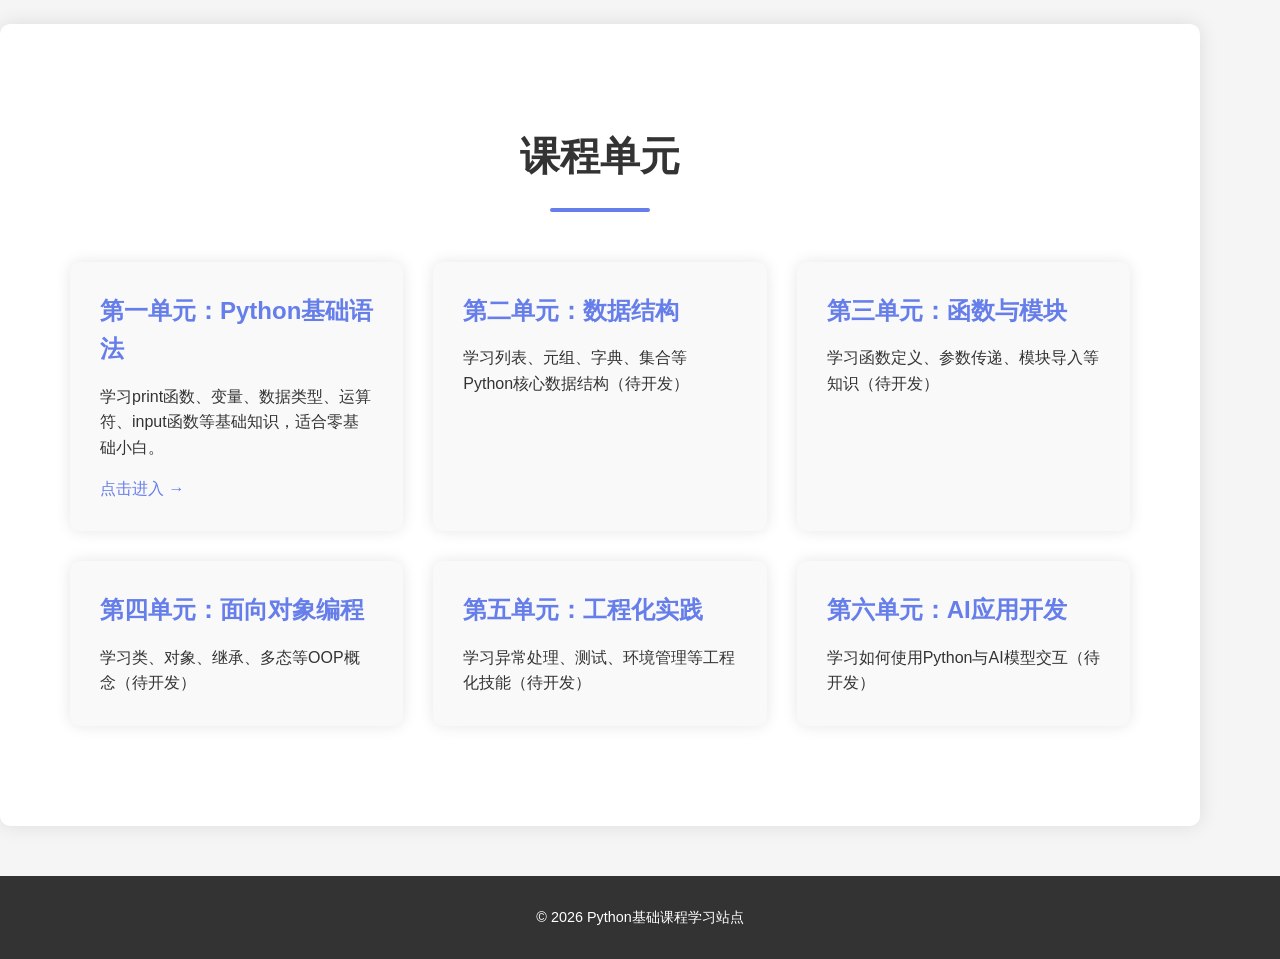
==== commit f2ca8968: "按照用户提供的详细思路重构Python课程大纲，聚焦AI时代的学习策略" ====
--- a/python-course.html
+++ b/python-course.html
@@ -12,12 +12,12 @@
             <ul>
                 <li><a href="index.html">个人主页</a></li>
                 <li><a href="python-course.html">课程首页</a></li>
-                <li><a href="#overview">课程概述</a></li>
-                <li><a href="#syntax">核心语法</a></li>
-                <li><a href="#data-containers">数据容器</a></li>
-                <li><a href="#functions">函数与模块</a></li>
-                <li><a href="#engineering">工程化与数据接口</a></li>
-                <li><a href="#oop">面向对象编程</a></li>
+                <li><a href="#intro">课程介绍</a></li>
+                <li><a href="#reposition">重新定位</a></li>
+                <li><a href="#foundations">夯实基础</a></li>
+                <li><a href="#engineering">工程化能力</a></li>
+                <li><a href="#directions">高价值方向</a></li>
+                <li><a href="#workflow">学习工作流</a></li>
                 <li><a href="#units">课程单元</a></li>
             </ul>
         </nav>
@@ -27,159 +27,122 @@
         <section id="hero" class="hero">
             <div class="hero-content">
                 <h1>Python基础课程</h1>
-                <p>AI时代的Python学习：重逻辑与架构，轻死记与造轮子</p>
-                <p>1-2周快速建立与AI协作的Python基础</p>
+                <p>AI时代的Python学习：从"死记语法"到"培养计算思维与工程化能力"</p>
+                <p>成为AI指挥官，而非代码搬运工</p>
             </div>
         </section>
 
-        <section id="overview" class="python">
-            <h2>课程概述</h2>
+        <section id="intro" class="python">
+            <h2>课程介绍</h2>
             <div class="python-content">
                 <div class="topic-detail">
-                    <p>在AI编程日趋成熟的今天，学习Python基础的核心策略应当是：<strong>"重逻辑与架构，轻死记与造轮子"</strong>。AI已经能完美代劳大量模板代码的编写，因此你的学习重点应从"如何写出这段代码"转向"如何理解、组织和验证这段代码"。</p>
-                    
-                    <p>为了不浪费时间，Python基础课程应精简传统冗长的语法灌输，聚焦于与AI协作、数据处理及模型调用高度相关的内容。</p>
-                    
-                    <h3>核心学习模块</h3>
+                    <p>在AI编程助手日益强大的今天，许多人会产生疑问：<strong>"既然AI写代码这么厉害，我还需要学Python吗？"</strong></p>
+                    <p>答案是肯定的，但学习的重心和策略必须发生根本性转变。AI降低了<strong>"写出能跑的代码"</strong>的门槛，但也大幅提高了<strong>"读懂代码、架构设计、问题排查与工程落地"</strong>的要求。</p>
+                    <p>在AI时代，Python不仅没有过时，反而因为它是AI生态的母语，成为了与AI协同的核心技能。面对越来越厉害的AI，学习Python应该从"死记语法"转向"培养计算思维与工程化能力"。</p>
+                </div>
+            </div>
+        </section>
+
+        <section id="reposition" class="python">
+            <h2>一、重新定位：从"代码搬运工"到"AI指挥官"</h2>
+            <div class="python-content">
+                <div class="topic-detail">
+                    <p>AI时代的核心竞争力不再是背诵API，而是需求拆解能力、逻辑抽象能力和对代码质量的把控力。你需要将Python作为表达逻辑的工具，而将AI作为加速输出的助手。</p>
+                    <p>你的学习目标应该是：</p>
                     <ul>
-                        <li>1. 核心语法与控制流：构建与AI沟通的逻辑基石</li>
-                        <li>2. 数据容器与操作：数据处理与API交互的核心</li>
-                        <li>3. 函数与模块化思维：拆解任务的指挥能力</li>
-                        <li>4. 工程化与数据接口：连接现实世界的桥梁</li>
-                        <li>5. 面向对象编程（OOP）感知：阅读AI代码的透视镜</li>
-                    </ul>
-                    
-                    <h3>避坑指南</h3>
-                    <p><strong>不需要花大量时间学习的内容：</strong></p>
-                    <ul>
-                        <li>复杂的算法手写（如手写排序、树遍历），AI写这些比你快且准</li>
-                        <li>过度深入的底层内存管理或C扩展</li>
-                        <li>冷门的标准库模块，需要时查阅文档或问AI即可</li>
+                        <li>能看懂AI生成的代码</li>
+                        <li>能发现其中的Bug与安全漏洞</li>
+                        <li>能将碎片化的AI代码组装成可靠的系统</li>
                     </ul>
                 </div>
             </div>
         </section>
 
-        <section id="syntax" class="python">
-            <h2>1. 核心语法与控制流：构建与AI沟通的逻辑基石</h2>
+        <section id="foundations" class="python">
+            <h2>二、夯实底层逻辑：做AI代码的"审查官"</h2>
             <div class="python-content">
                 <div class="topic-detail">
-                    <p>在AI时代，你不需要死记硬背语法，但必须具备清晰的逻辑描述能力，因为这就是你给AI写Prompt的底层逻辑。</p>
+                    <p>即使AI能帮你快速生成基础代码，你仍需具备判断和修正的能力。这一阶段的学习重在"理解"而非"死记"。</p>
                     
-                    <h3>变量与数据类型</h3>
-                    <p>重点掌握整数、浮点数、字符串和布尔值。理解动态类型语言的特点，知道何时该用int或float，这在后续处理数值型数据时至关重要。</p>
+                    <h3>掌握核心语法与数据结构</h3>
+                    <p>深入理解变量、数据类型、控制流（条件与循环），特别是Python的精华——列表、字典、集合与元组。AI可能会给出功能正确但性能低下的代码，只有当你理解了不同数据结构的时间复杂度时，才能判断AI的代码是否最优。</p>
                     
-                    <h3>控制流语句</h3>
-                    <p>熟练使用if-elif-else条件分支和for/while循环。AI虽然能生成循环代码，但你需要理解循环的边界条件（如break和continue的使用），以防止AI生成的代码陷入死循环或逻辑遗漏。</p>
+                    <h3>函数与模块化思维</h3>
+                    <p>学会定义函数、理解参数传递（位置参数、关键字参数等）与作用域。这是你向AI下达精准Prompt的基础，如果你能把大问题拆解为多个定义清晰的函数模块，AI生成的代码质量会指数级上升。</p>
                     
-                    <h3>学习重点</h3>
-                    <ul>
-                        <li>理解基本数据类型的特性和适用场景</li>
-                        <li>掌握条件语句的逻辑结构</li>
-                        <li>理解循环的工作原理和边界条件</li>
-                        <li>培养清晰的逻辑描述能力，用于编写有效的Prompt</li>
-                    </ul>
-                </div>
-            </div>
-        </section>
-
-        <section id="data-containers" class="python">
-            <h2>2. 数据容器与操作：数据处理与API交互的核心</h2>
-            <div class="python-content">
-                <div class="topic-detail">
-                    <p>数据是AI的燃料，而Python的内置数据结构是承载这些燃料的容器。不需要浪费时间手写复杂数据结构算法，但必须熟练调用。</p>
-                    
-                    <h3>列表与字典</h3>
-                    <p>这是最高频的数据结构。列表用于存储序列数据，字典用于键值对映射。特别强调字典，因为大模型API的请求和返回格式几乎全是JSON，而JSON在Python中对应的就是字典，你必须熟练提取字典中的嵌套数据。</p>
-                    
-                    <h3>元组与集合</h3>
-                    <p>了解元组的不可变特性（常用于函数返回多值）和集合的去重、交并差运算，这在数据清洗时极为高效。</p>
-                    
-                    <h3>列表推导式</h3>
-                    <p>这是一种极具Python风格的简洁写法，AI经常生成此类代码。你必须能看懂它，以快速阅读AI生成的逻辑片段。</p>
-                    
-                    <h3>学习重点</h3>
-                    <ul>
-                        <li>熟练操作列表的增删改查</li>
-                        <li>掌握字典的键值对操作，特别是嵌套字典的处理</li>
-                        <li>了解元组和集合的特性和使用场景</li>
-                        <li>能理解和使用列表推导式</li>
-                    </ul>
-                </div>
-            </div>
-        </section>
-
-        <section id="functions" class="python">
-            <h2>3. 函数与模块化思维：拆解任务的指挥能力</h2>
-            <div class="python-content">
-                <div class="topic-detail">
-                    <p>AI擅长写局部函数，而你负责将大任务拆解为多个函数模块并拼装。</p>
-                    
-                    <h3>函数定义与参数传递</h3>
-                    <p>掌握def关键字，重点理解位置参数、默认参数和可变参数（*args和**kwargs）。后者在调用AI API时非常常见，能让你灵活地传递配置参数。</p>
-                    
-                    <h3>变量的作用域</h3>
-                    <p>理解局部变量和全局变量的区别，避免在复杂项目中因变量名冲突导致的Bug。</p>
-                    
-                    <h3>模块与包管理</h3>
-                    <p>掌握import语句，以及如何使用pip安装第三方库。这是你使用任何AI或数据科学库（如NumPy、Pandas）的敲门砖，务必熟练掌握。</p>
-                    
-                    <h3>学习重点</h3>
-                    <ul>
-                        <li>掌握函数的定义和调用</li>
-                        <li>理解不同类型的参数传递方式</li>
-                        <li>了解变量作用域的规则</li>
-                        <li>熟练使用模块导入和包管理</li>
-                    </ul>
+                    <h3>面向对象编程（OOP）</h3>
+                    <p>这是初学者的关键分水岭。理解类与对象、封装、继承与多态，以及魔法方法（如__init__, __str__）。AI生成的代码往往是过程式的，大型项目则需要你用OOP思想去重构和架构。</p>
                 </div>
             </div>
         </section>
 
         <section id="engineering" class="python">
-            <h2>4. 工程化与数据接口：连接现实世界的桥梁</h2>
+            <h2>三、构建工程化护城河：做可靠产品的"交付者"</h2>
             <div class="python-content">
                 <div class="topic-detail">
-                    <p>为了让AI生成的代码真正跑起来，你需要处理外部数据的输入输出和异常情况。</p>
+                    <p>AI能写片段代码，但无法独立完成一个可维护、可扩展的工程项目。工程化能力是你区别于AI和初级程序员的核心护城河。</p>
                     
-                    <h3>文件操作与数据格式化</h3>
-                    <p>重点掌握如何使用with open()读写文件，尤其是CSV和JSON格式的处理。这是数据分析最常见的数据源，也是模型配置文件的通用格式。</p>
+                    <h3>类型注解与静态检查</h3>
+                    <p>AI生成的代码往往缺乏严格的类型约束。学习使用typing模块和mypy等静态检查工具，能为代码建立坚实的契约，这不仅降低了运行时错误，也让IDE和AI能更好地理解你的意图。</p>
                     
-                    <h3>异常处理</h3>
-                    <p>掌握try-except结构。在调用AI API或爬取数据时，网络超时、格式错误等异常频发，良好的异常捕获机制能让你的程序在AI出现幻觉或服务宕机时保持健壮。</p>
+                    <h3>异常处理与健壮性</h3>
+                    <p>AI经常忽略边界情况。掌握try...except...finally，学习如何主动抛出异常（raise），让你的程序在面对脏数据和意外情况时不至于崩溃。</p>
+                    
+                    <h3>测试驱动开发（TDD）</h3>
+                    <p>AI写代码，你来写测试。学习使用pytest编写单元测试、契约测试与集成测试，用测试用例来验证AI生成的代码是否符合预期，这是AI时代最有效的工作流之一。</p>
                     
                     <h3>环境与依赖管理</h3>
-                    <p>学会使用venv创建虚拟环境。这是现代Python开发的基本素养，能避免不同项目间的库版本冲突，也是后续进行模型部署的前置条件。</p>
-                    
-                    <h3>学习重点</h3>
-                    <ul>
-                        <li>掌握文件的读写操作，特别是CSV和JSON格式</li>
-                        <li>学会使用异常处理机制增强程序健壮性</li>
-                        <li>理解虚拟环境的概念和使用方法</li>
-                        <li>掌握依赖管理的基本流程</li>
-                    </ul>
+                    <p>掌握venv/conda隔离环境，使用pip-tools或poetry锁定依赖版本，确保项目在任何环境都能稳定复现，告别"在我机器上能跑"的窘境。</p>
                 </div>
             </div>
         </section>
 
-        <section id="oop" class="python">
-            <h2>5. 面向对象编程（OOP）感知：阅读AI代码的透视镜</h2>
+        <section id="directions" class="python">
+            <h2>四、选择高价值方向：让Python成为驾驭AI的"杠杆"</h2>
             <div class="python-content">
                 <div class="topic-detail">
-                    <p>不需要深入复杂的面向对象设计模式，但必须具备"OOP感知力"，因为主流的AI框架（如Scikit-learn、PyTorch、TensorFlow）和API客户端都是基于面向对象设计的。</p>
+                    <p>在基础扎实后，应选择与AI协同效应最高的方向深入，Python的主要应用领域极具潜力。</p>
                     
-                    <h3>类与对象</h3>
-                    <p>理解class的定义，以及__init__构造方法的作用。你要知道如何实例化一个对象，并调用其方法（例如model = KNeighborsClassifier()，model.fit()），这是你使用机器学习库的标准范式。</p>
+                    <h3>数据分析与科学计算</h3>
+                    <p>AI的输入和输出往往是数据。掌握NumPy、Pandas进行数据清洗与预处理，使用Matplotlib与Seaborn进行可视化。能读懂数据，是你指挥AI进行决策的前提。</p>
                     
-                    <h3>继承</h3>
-                    <p>了解子类可以继承父类的属性和方法，这有助于你理解框架中各种模型类的层级关系和复用逻辑。</p>
+                    <h3>人工智能与机器学习</h3>
+                    <p>如果你想让AI更懂你，就必须了解它的底层。从Scikit-learn入门经典算法，再到学习PyTorch或TensorFlow构建深度学习模型（如CNN、RNN）。理解模型原理，才能更好地微调和应用AI。</p>
                     
-                    <h3>学习重点</h3>
-                    <ul>
-                        <li>理解类和对象的基本概念</li>
-                        <li>掌握类的定义和实例化</li>
-                        <li>了解继承的基本原理</li>
-                        <li>能阅读和理解基于OOP的代码</li>
-                    </ul>
+                    <h3>Web后端与API服务</h3>
+                    <p>AI能力需要通过API提供给用户。学习FastAPI（现代、高性能、异步支持好）或Django/Flask，结合数据库（MySQL、SQLAlchemy），将AI模型封装成可调用的服务。</p>
+                    
+                    <h3>自动化与爬虫</h3>
+                    <p>利用Requests、Selenium或Scrapy获取数据，用Python编写自动化脚本处理重复性工作，这正是AI目前难以自主完成的需要外部交互的任务。</p>
+                </div>
+            </div>
+        </section>
+
+        <section id="workflow" class="python">
+            <h2>五、升级学习工作流：以项目驱动，与AI共创</h2>
+            <div class="python-content">
+                <div class="topic-detail">
+                    <p>在AI时代，学习方法本身也需要进化。</p>
+                    
+                    <h3>以项目驱动，拒绝教程地狱</h3>
+                    <p>不要只看视频，必须动手敲代码。尝试完成包含CLI、日志、异常处理与测试的中小型项目，如搭建个人博客、分析电商数据或编写自动化脚本。遇到问题先自己思考，再让AI提供思路。</p>
+                    
+                    <h3>善用官方文档与权威资源</h3>
+                    <p>AI的知识存在滞后性，当需要最准确的API用法时，Python官方文档是最佳去处。书籍方面，入门推荐《Python编程：从入门到实践》，进阶必读《流畅的Python》与《Effective Python》以写出地道代码。</p>
+                    
+                    <h3>参与开源与社区</h3>
+                    <p>在GitHub上阅读成熟项目的源码，参与社区讨论，学习优秀的架构设计与代码风格。AI写的是"够用的代码"，而优秀的开源项目写的是"可演进的系统"。</p>
+                </div>
+            </div>
+        </section>
+
+        <section id="conclusion" class="python">
+            <h2>总结</h2>
+            <div class="python-content">
+                <div class="topic-detail">
+                    <p>AI越强大，懂Python的人越能如虎添翼。不要把AI视为威胁，而要把它当作你的"初级程序员"。</p>
+                    <p>你需要做的，是提升自己的系统架构能力、工程规范意识和领域知识深度，成为那个把控全局的"架构师"与"技术总监"。</p>
+                    <p>通过本课程的学习，你将掌握与AI协同工作的核心能力，在AI时代立于不败之地。</p>
                 </div>
             </div>
         </section>
@@ -196,39 +159,25 @@
                         </a>
                     </div>
                     <div class="topic-item">
-                        <h3>第二单元：数据容器与操作</h3>
-                        <p>学习列表、字典、元组、集合等数据结构及其操作（待开发）</p>
+                        <h3>第二单元：数据结构</h3>
+                        <p>学习列表、元组、字典、集合等Python核心数据结构（待开发）</p>
                     </div>
                     <div class="topic-item">
-                        <h3>第三单元：函数与模块化</h3>
+                        <h3>第三单元：函数与模块</h3>
                         <p>学习函数定义、参数传递、模块导入等知识（待开发）</p>
                     </div>
                     <div class="topic-item">
-                        <h3>第四单元：工程化与数据接口</h3>
-                        <p>学习文件操作、异常处理、环境管理等知识（待开发）</p>
+                        <h3>第四单元：面向对象编程</h3>
+                        <p>学习类、对象、继承、多态等OOP概念（待开发）</p>
                     </div>
                     <div class="topic-item">
-                        <h3>第五单元：面向对象编程感知</h3>
-                        <p>学习类、对象、继承等基本OOP概念（待开发）</p>
+                        <h3>第五单元：工程化实践</h3>
+                        <p>学习异常处理、测试、环境管理等工程化技能（待开发）</p>
                     </div>
-                </div>
-            </div>
-        </section>
-
-        <section id="conclusion" class="python">
-            <h2>学习路径建议</h2>
-            <div class="python-content">
-                <div class="topic-detail">
-                    <p>通过以上5个模块的精简学习，你可以在1-2周内快速建立起与AI协作的Python基础，随后便能无缝衔接到以下方向：</p>
-                    
-                    <ul>
-                        <li><strong>数据分析方向：</strong>学习NumPy、Pandas进行数据处理和分析</li>
-                        <li><strong>AI应用开发：</strong>直接调用大模型API进行应用开发</li>
-                        <li><strong>机器学习：</strong>学习Scikit-learn、PyTorch等框架</li>
-                        <li><strong>Web开发：</strong>学习Flask、FastAPI等框架</li>
-                    </ul>
-                    
-                    <p>记住，在AI时代，你的价值不在于写出多少代码，而在于如何组织、验证和优化代码，如何与AI高效协作，以及如何将技术与业务需求相结合。</p>
+                    <div class="topic-item">
+                        <h3>第六单元：AI应用开发</h3>
+                        <p>学习如何使用Python与AI模型交互（待开发）</p>
+                    </div>
                 </div>
             </div>
         </section>
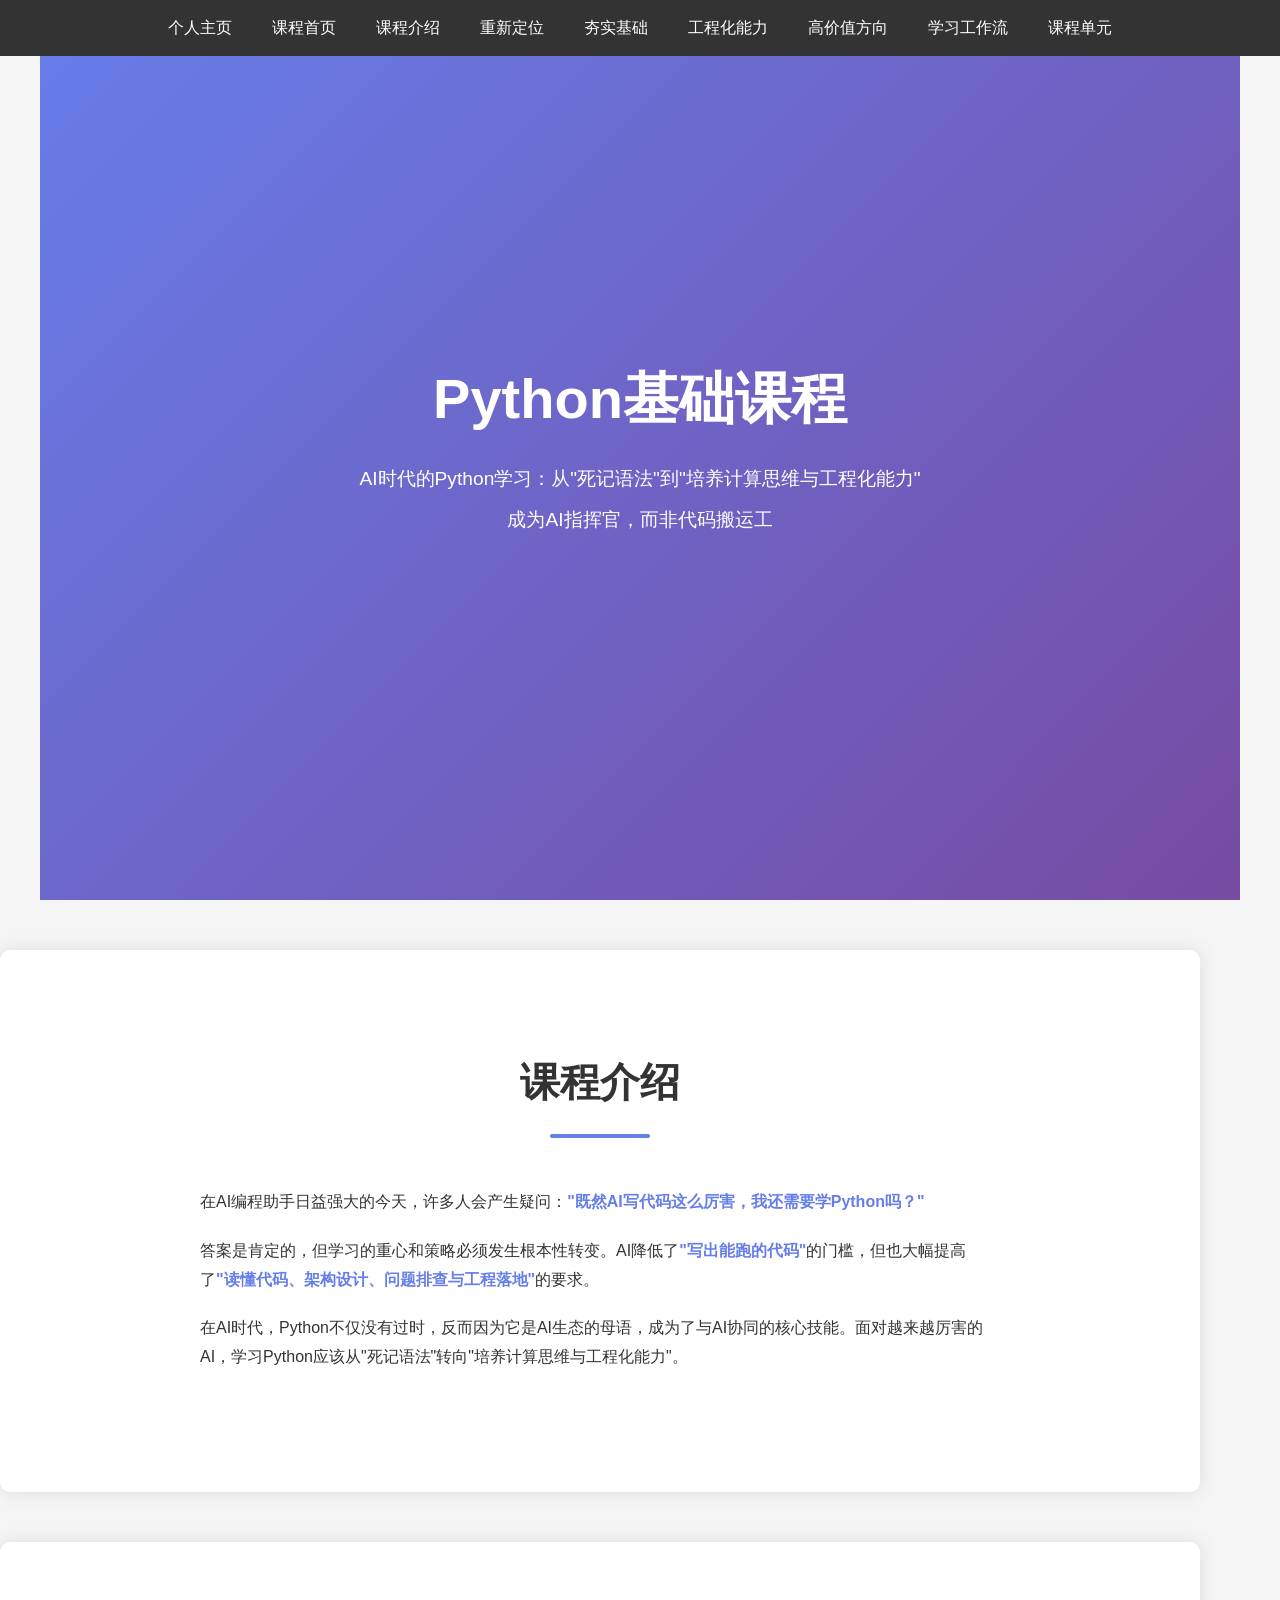
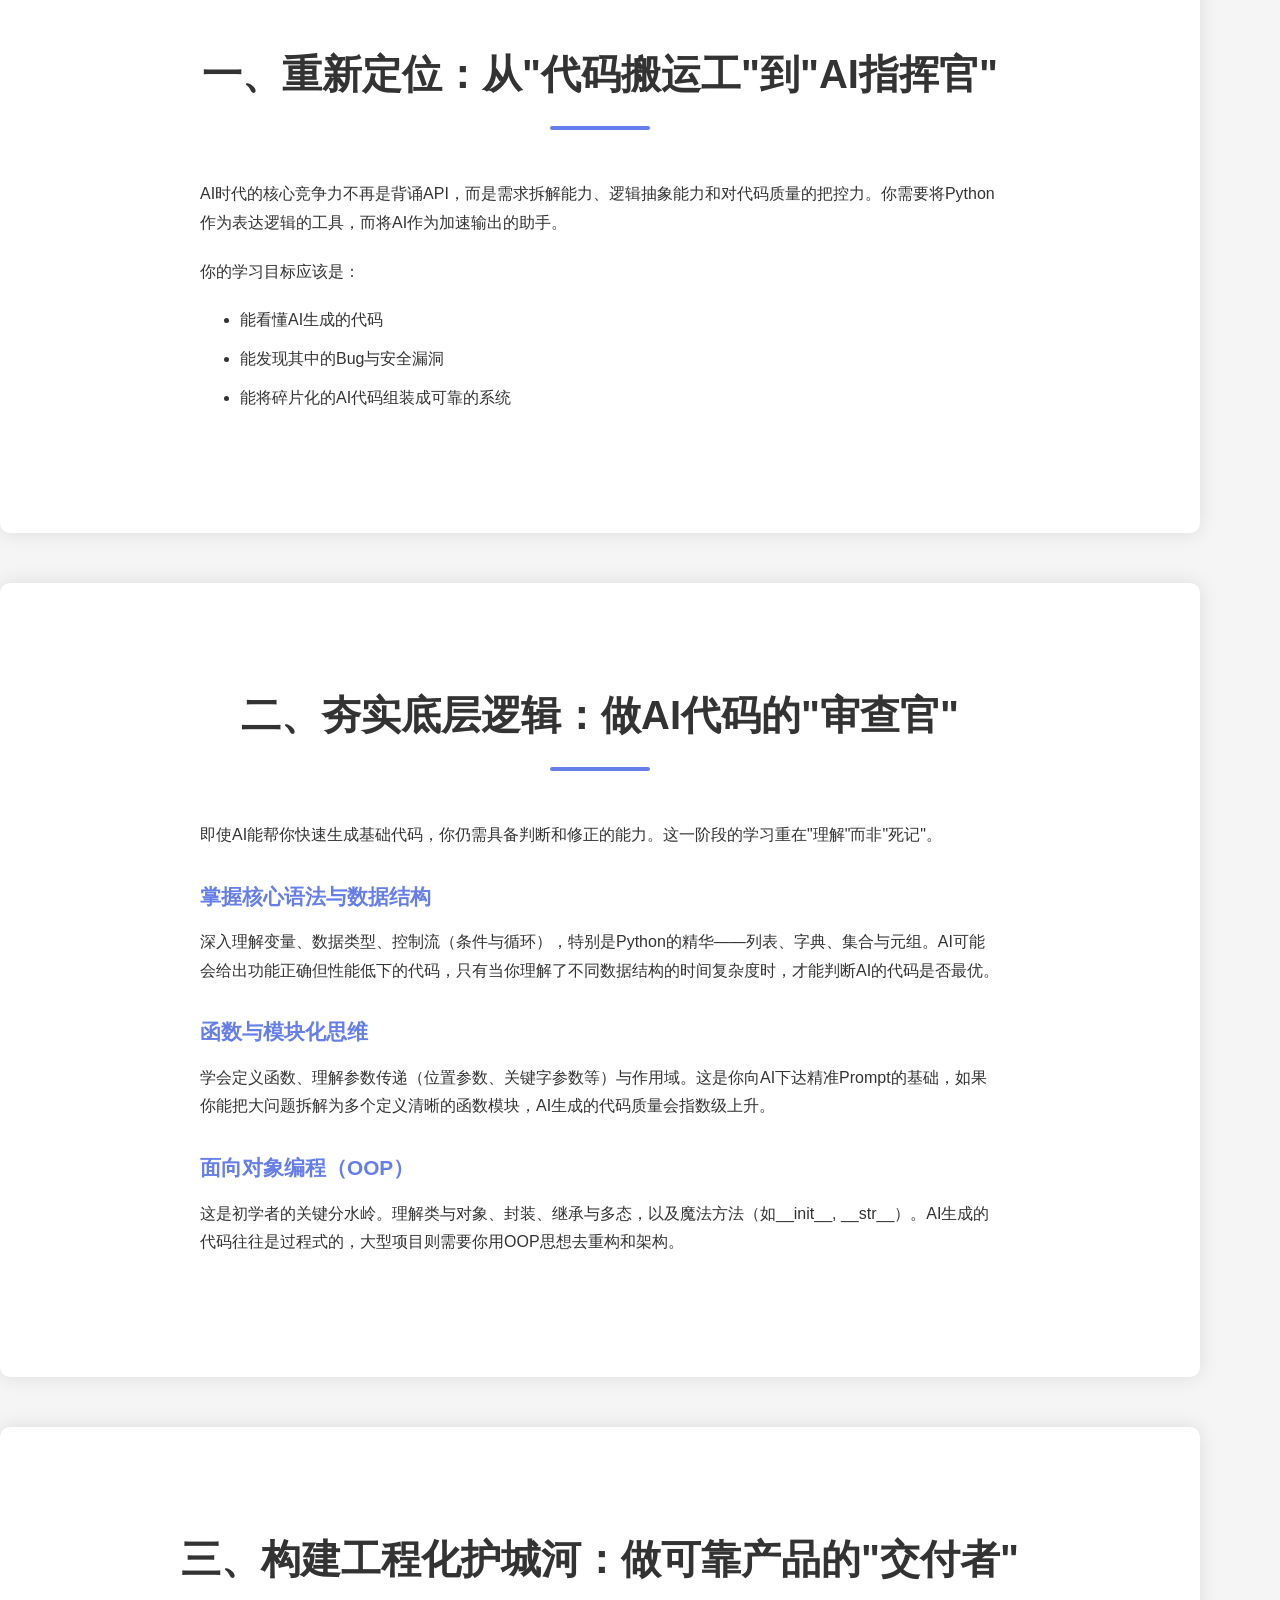
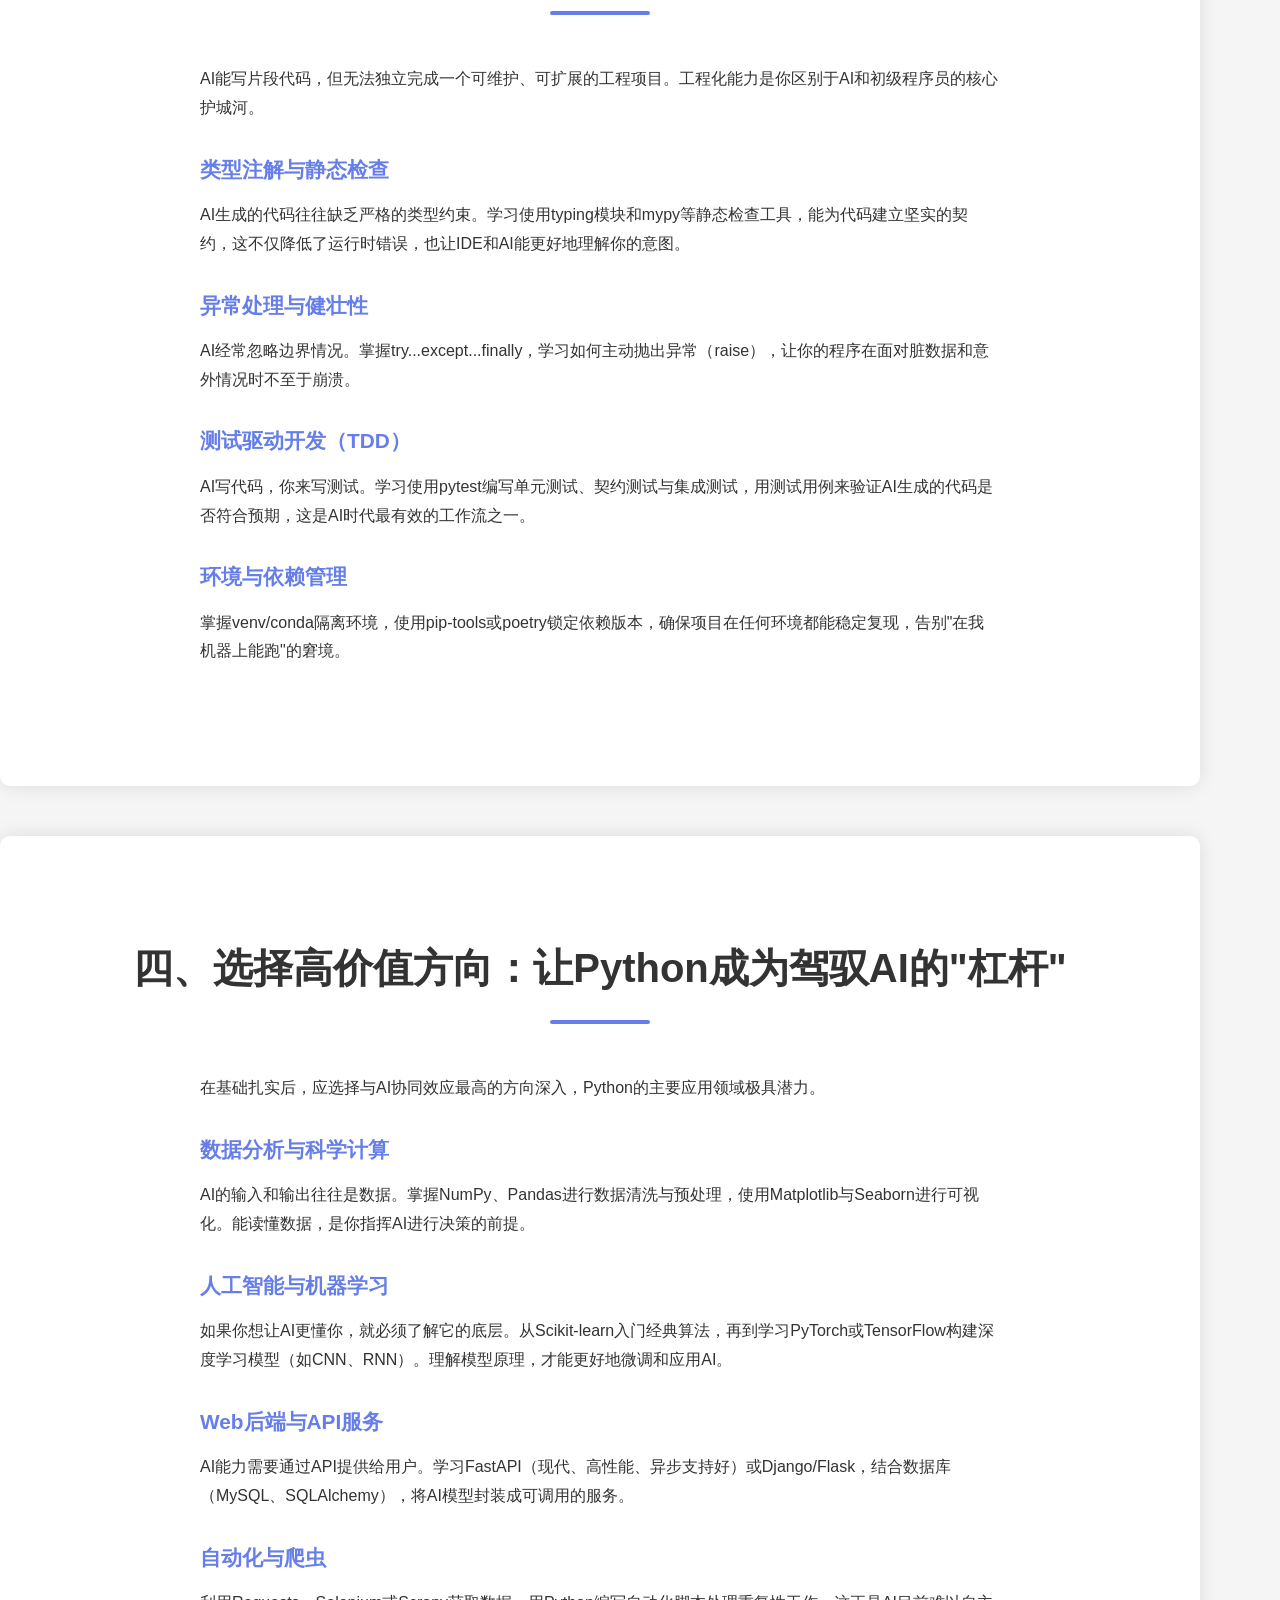
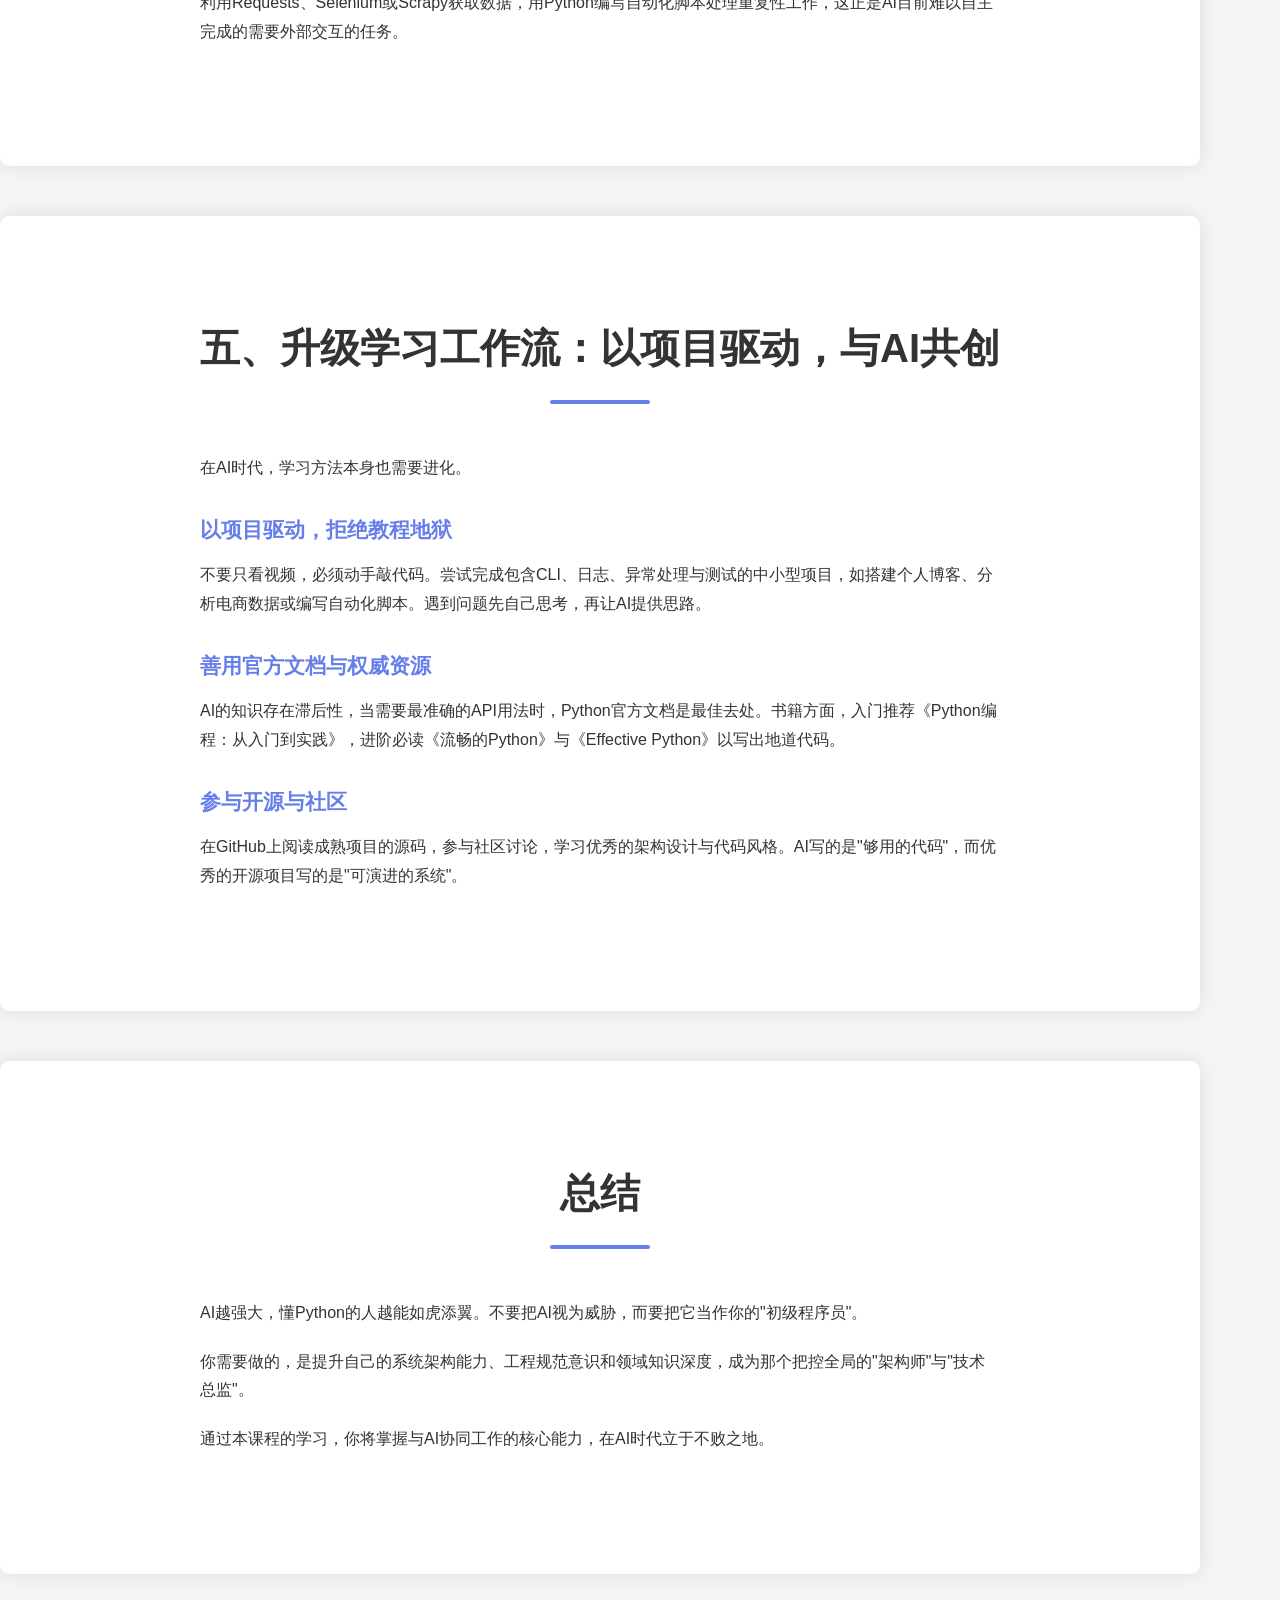
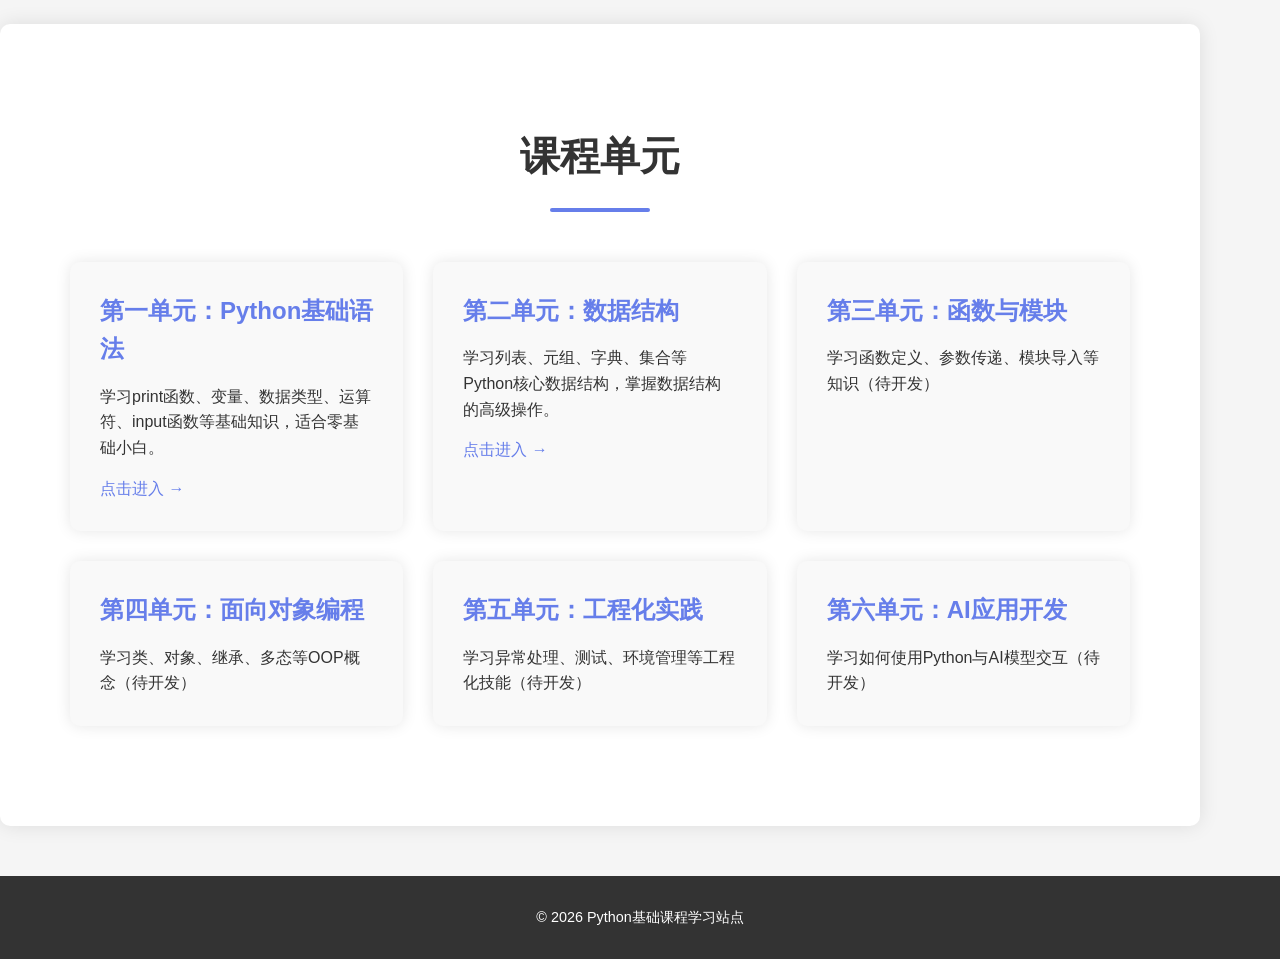
==== commit 24413feb: "Add second unit: 数据结构 (Data Structures) with code examples and interactive features" ====
--- a/python-course.html
+++ b/python-course.html
@@ -159,8 +159,11 @@
                         </a>
                     </div>
                     <div class="topic-item">
-                        <h3>第二单元：数据结构</h3>
-                        <p>学习列表、元组、字典、集合等Python核心数据结构（待开发）</p>
+                        <a href="unit2-datastructures.html" style="text-decoration: none; color: inherit; display: block;">
+                            <h3>第二单元：数据结构</h3>
+                            <p>学习列表、元组、字典、集合等Python核心数据结构，掌握数据结构的高级操作。</p>
+                            <p style="color: #667eea; font-weight: 500; margin-top: 15px;">点击进入 →</p>
+                        </a>
                     </div>
                     <div class="topic-item">
                         <h3>第三单元：函数与模块</h3>
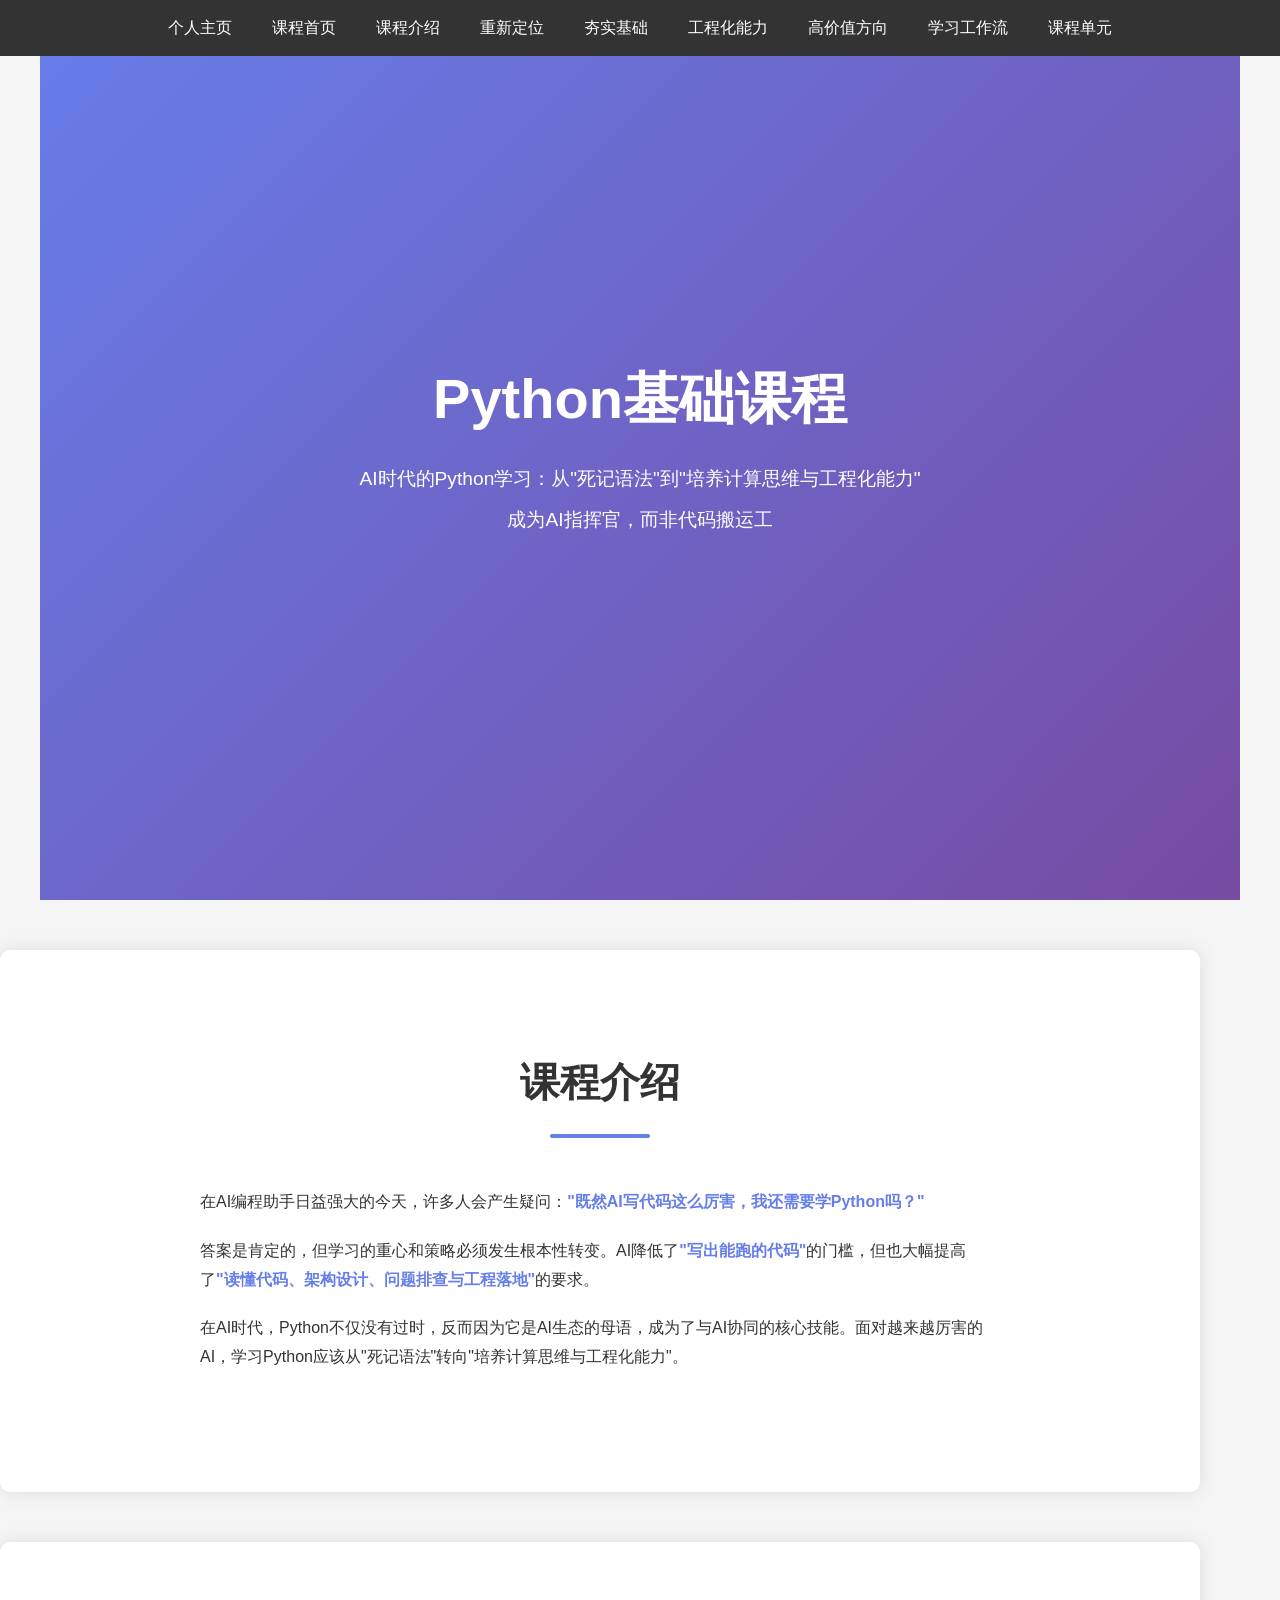
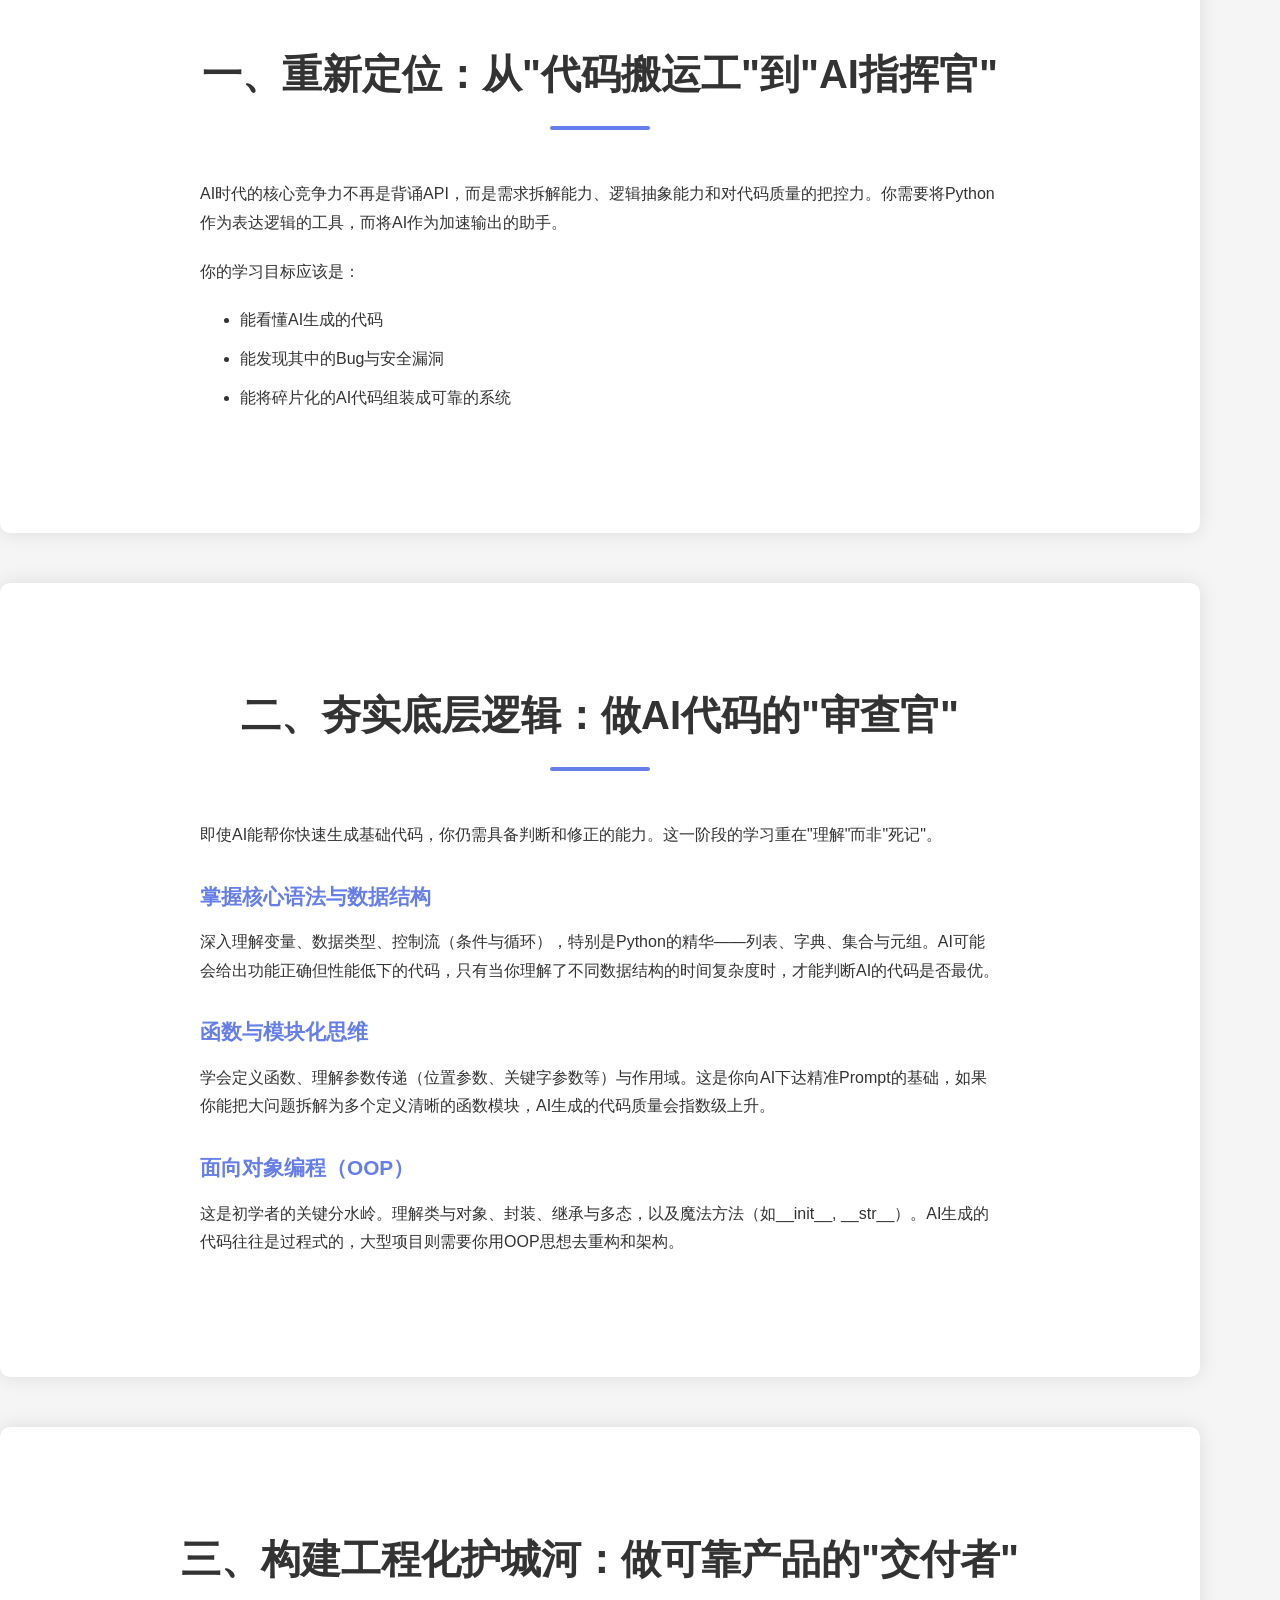
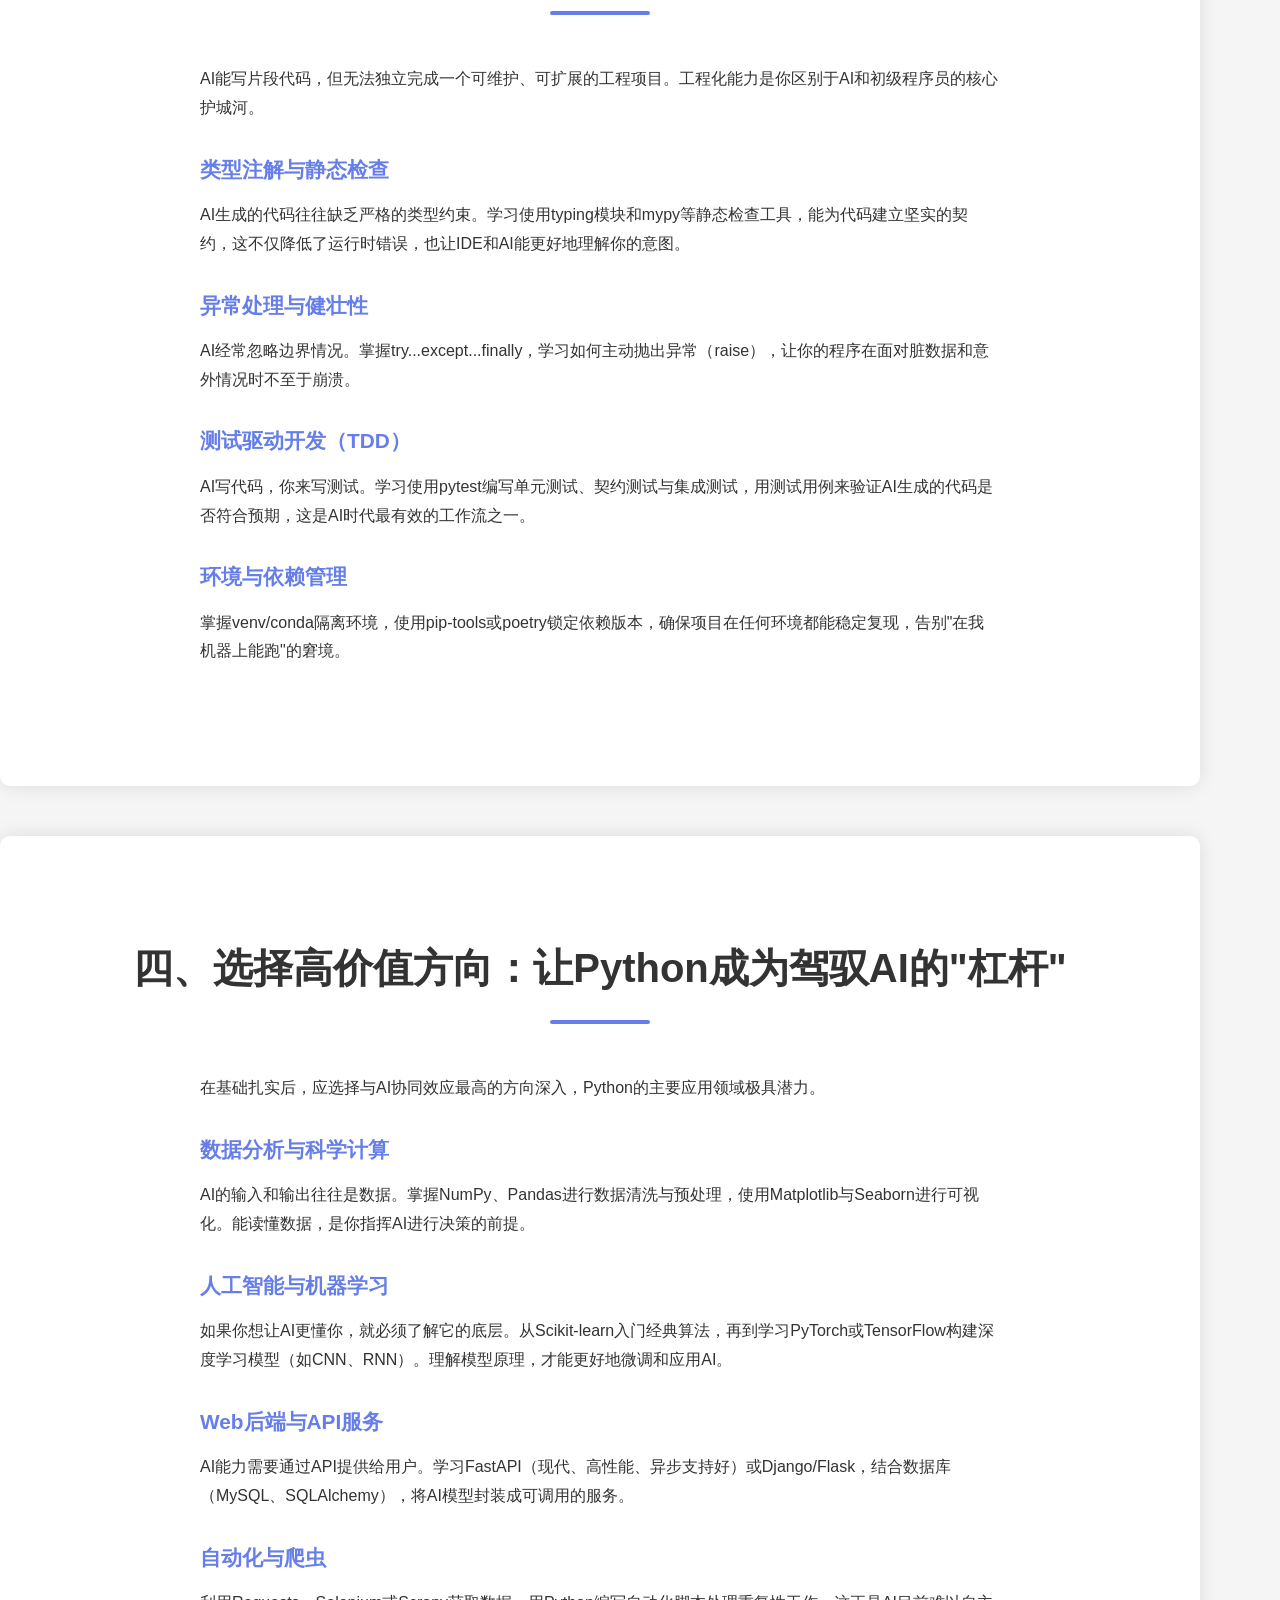
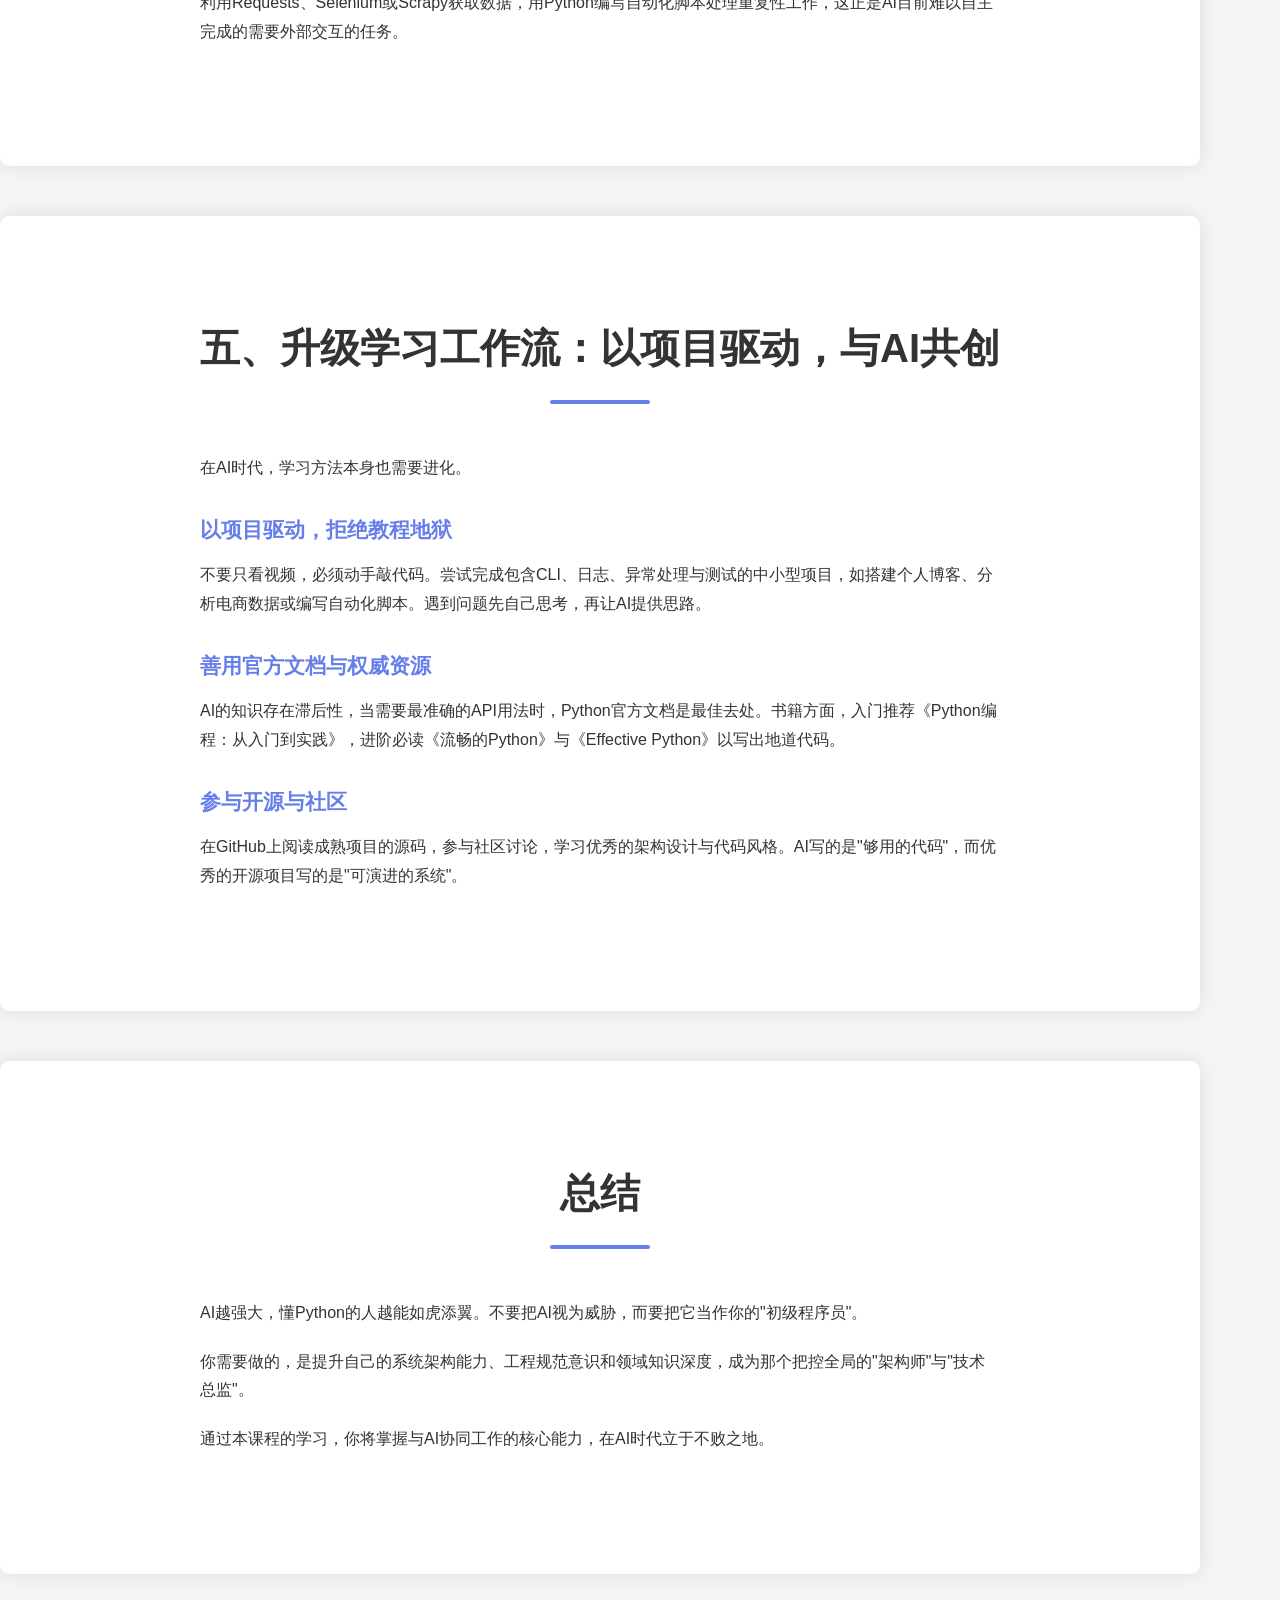
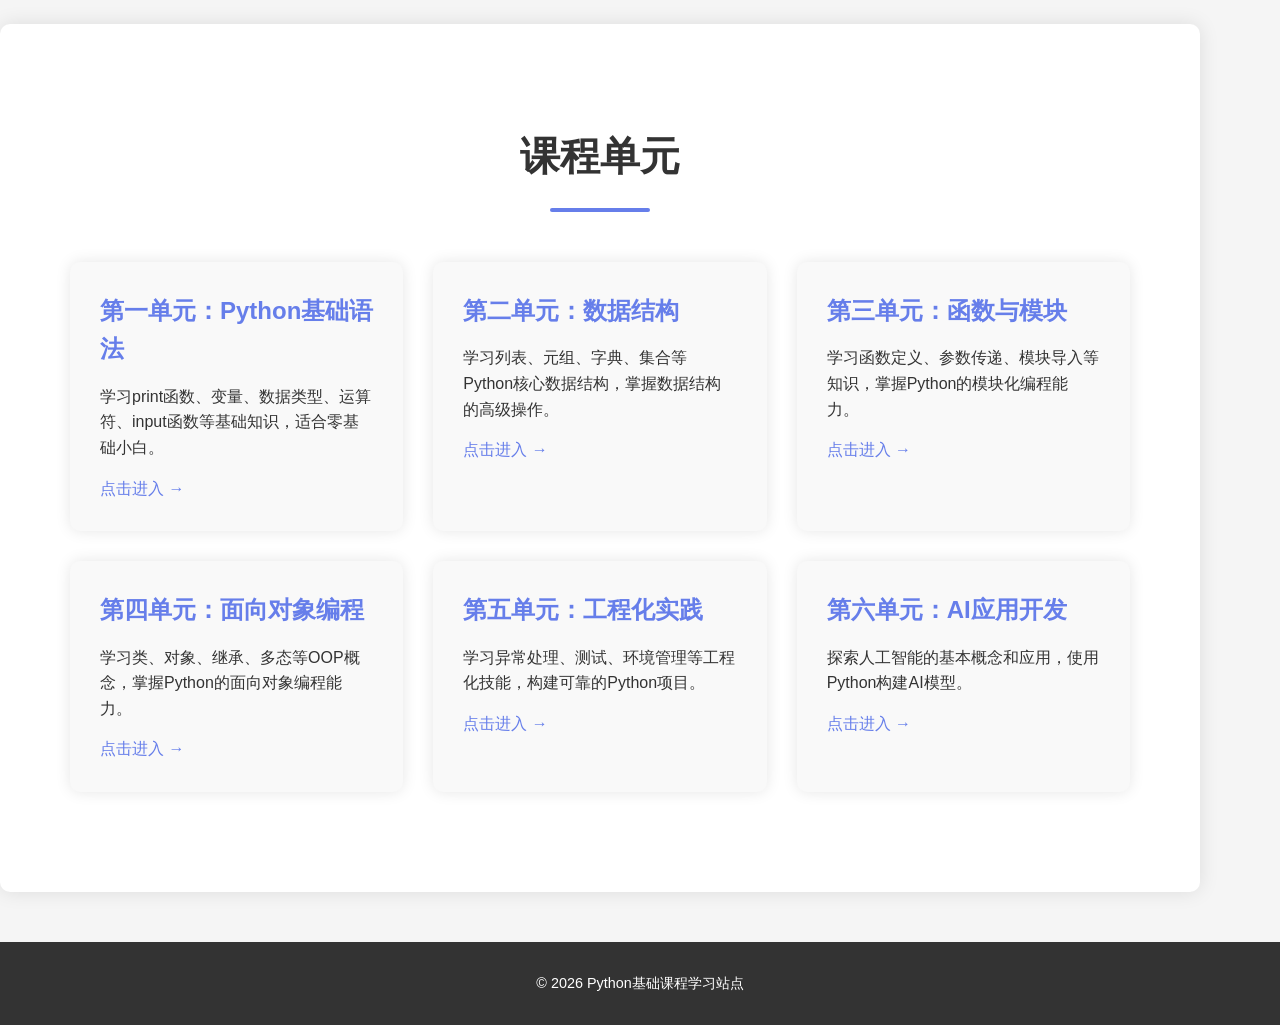
==== commit 56b3f5fc: "Add units 3-6: functions, OOP, engineering practices, and AI development" ====
--- a/python-course.html
+++ b/python-course.html
@@ -166,20 +166,32 @@
                         </a>
                     </div>
                     <div class="topic-item">
-                        <h3>第三单元：函数与模块</h3>
-                        <p>学习函数定义、参数传递、模块导入等知识（待开发）</p>
-                    </div>
-                    <div class="topic-item">
-                        <h3>第四单元：面向对象编程</h3>
-                        <p>学习类、对象、继承、多态等OOP概念（待开发）</p>
-                    </div>
-                    <div class="topic-item">
-                        <h3>第五单元：工程化实践</h3>
-                        <p>学习异常处理、测试、环境管理等工程化技能（待开发）</p>
-                    </div>
-                    <div class="topic-item">
-                        <h3>第六单元：AI应用开发</h3>
-                        <p>学习如何使用Python与AI模型交互（待开发）</p>
+                        <a href="unit3-functions.html" style="text-decoration: none; color: inherit; display: block;">
+                            <h3>第三单元：函数与模块</h3>
+                            <p>学习函数定义、参数传递、模块导入等知识，掌握Python的模块化编程能力。</p>
+                            <p style="color: #667eea; font-weight: 500; margin-top: 15px;">点击进入 →</p>
+                        </a>
+                    </div>
+                    <div class="topic-item">
+                        <a href="unit4-oop.html" style="text-decoration: none; color: inherit; display: block;">
+                            <h3>第四单元：面向对象编程</h3>
+                            <p>学习类、对象、继承、多态等OOP概念，掌握Python的面向对象编程能力。</p>
+                            <p style="color: #667eea; font-weight: 500; margin-top: 15px;">点击进入 →</p>
+                        </a>
+                    </div>
+                    <div class="topic-item">
+                        <a href="unit5-engineering.html" style="text-decoration: none; color: inherit; display: block;">
+                            <h3>第五单元：工程化实践</h3>
+                            <p>学习异常处理、测试、环境管理等工程化技能，构建可靠的Python项目。</p>
+                            <p style="color: #667eea; font-weight: 500; margin-top: 15px;">点击进入 →</p>
+                        </a>
+                    </div>
+                    <div class="topic-item">
+                        <a href="unit6-ai.html" style="text-decoration: none; color: inherit; display: block;">
+                            <h3>第六单元：AI应用开发</h3>
+                            <p>探索人工智能的基本概念和应用，使用Python构建AI模型。</p>
+                            <p style="color: #667eea; font-weight: 500; margin-top: 15px;">点击进入 →</p>
+                        </a>
                     </div>
                 </div>
             </div>
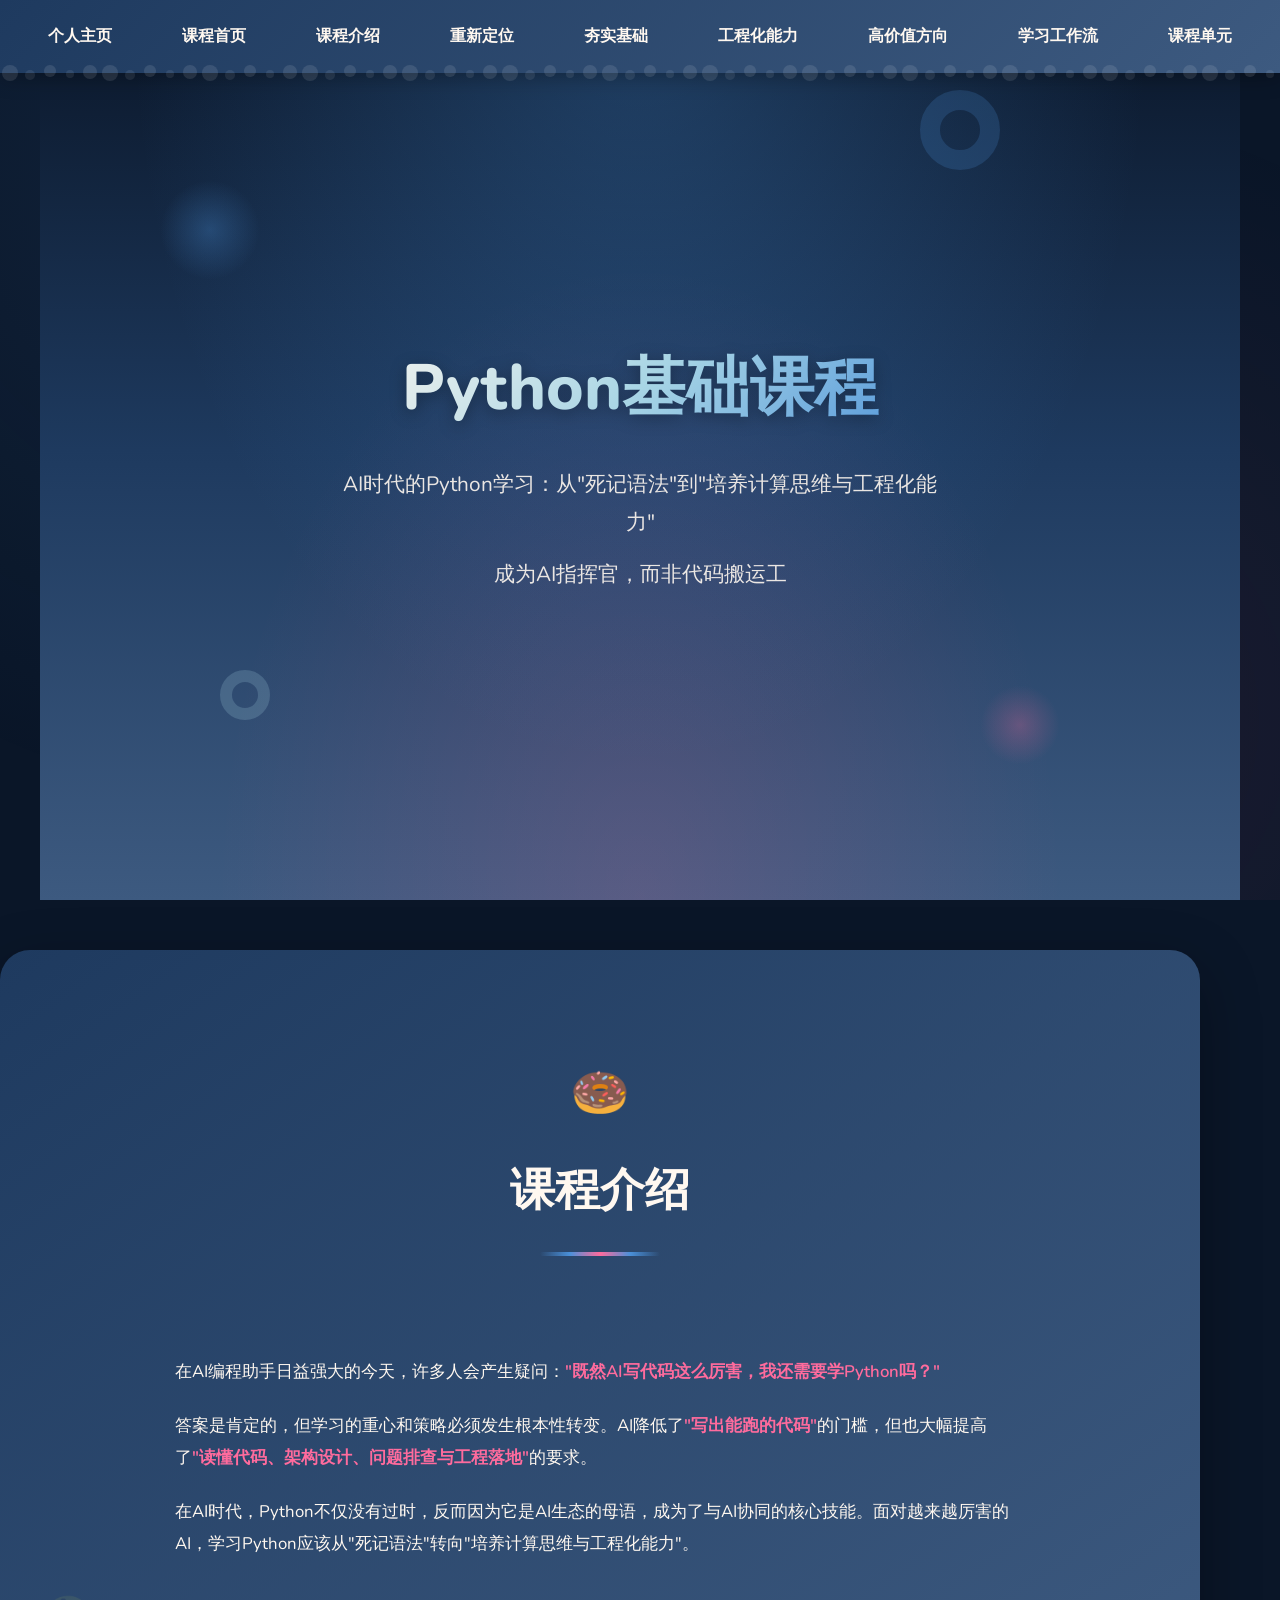
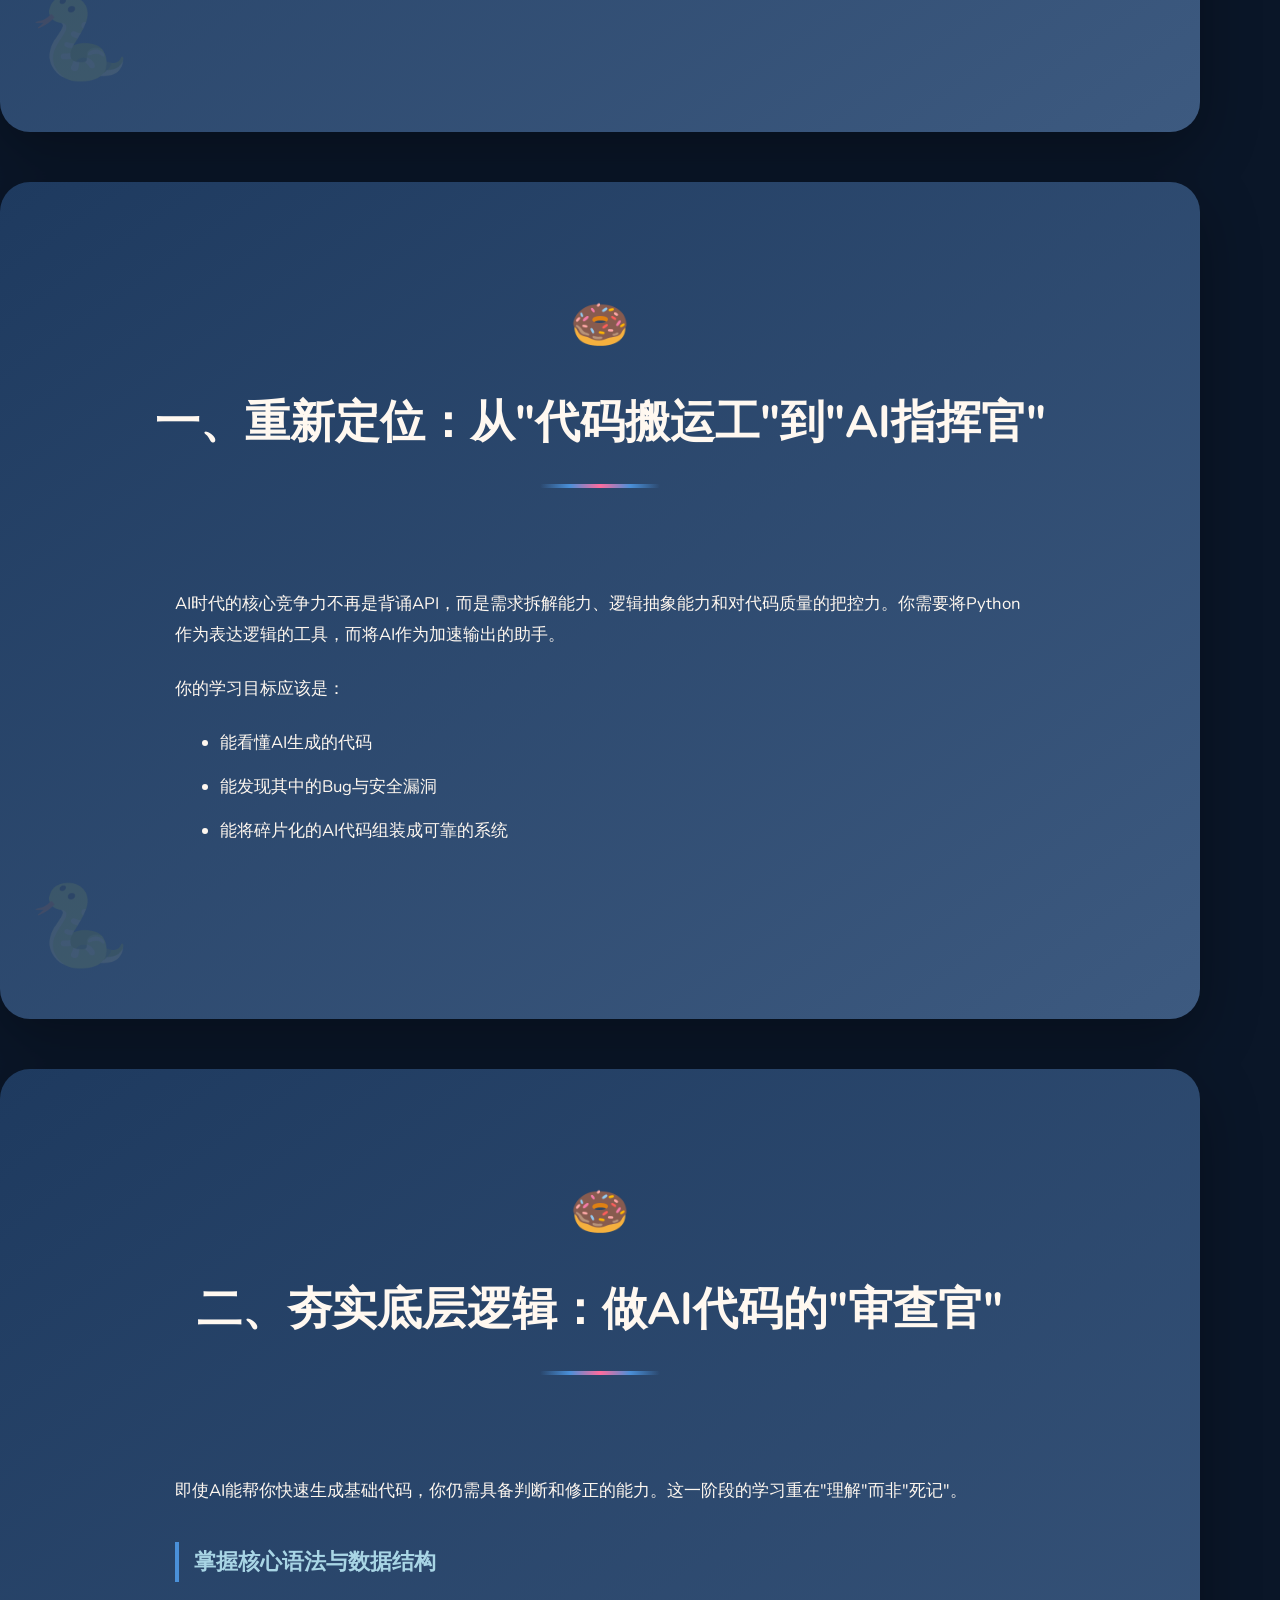
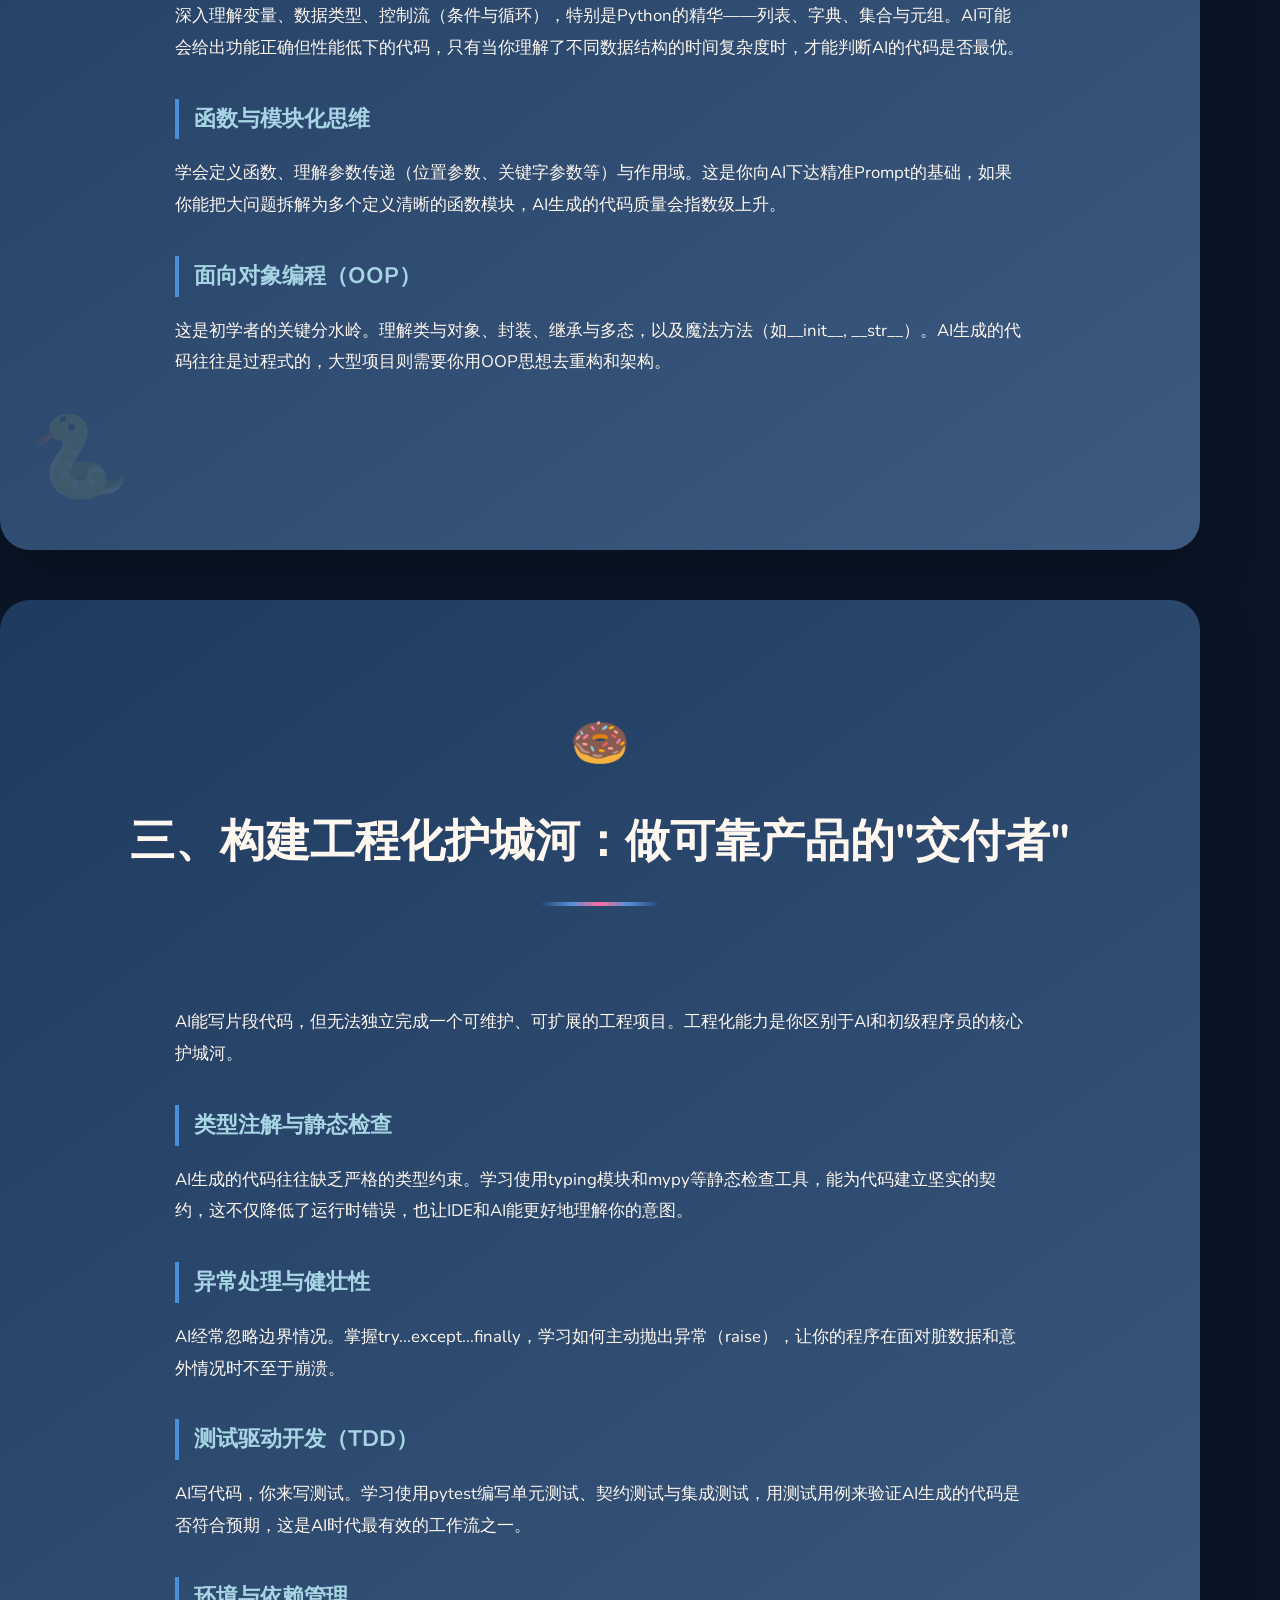
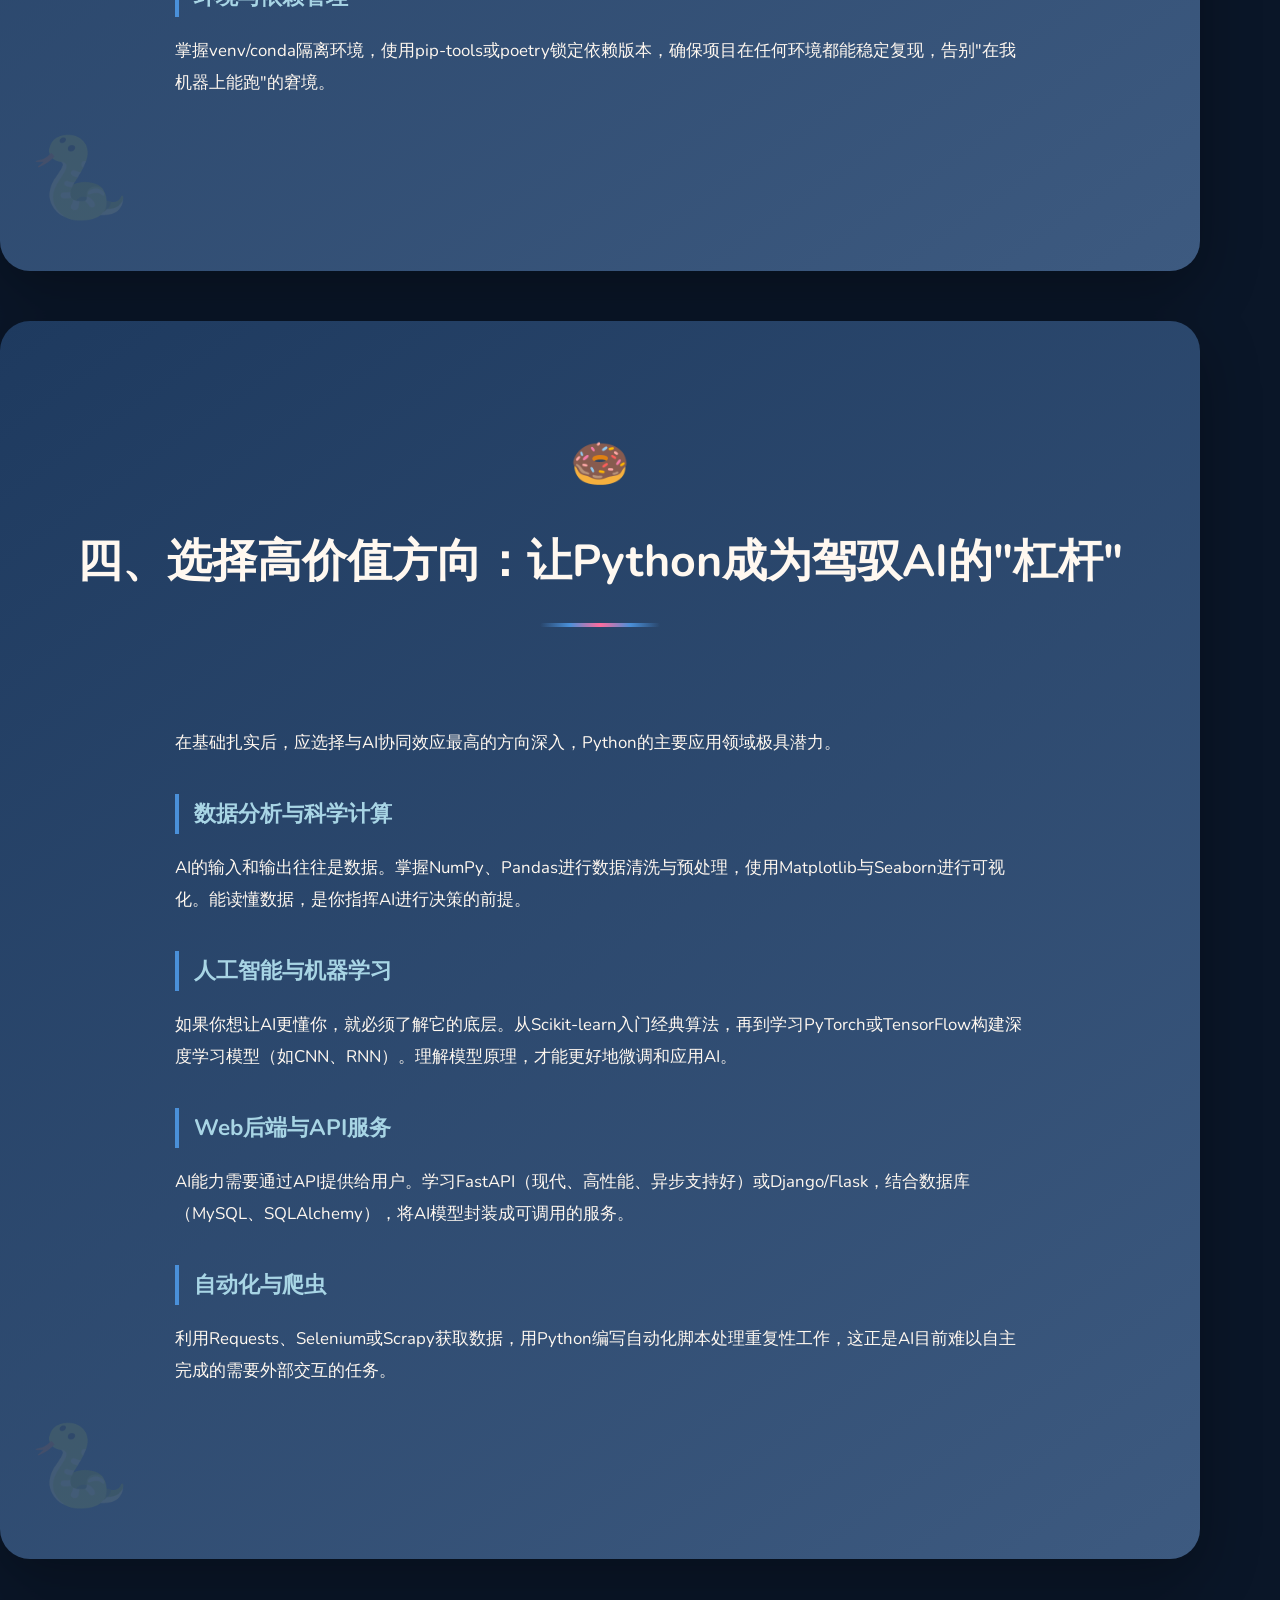
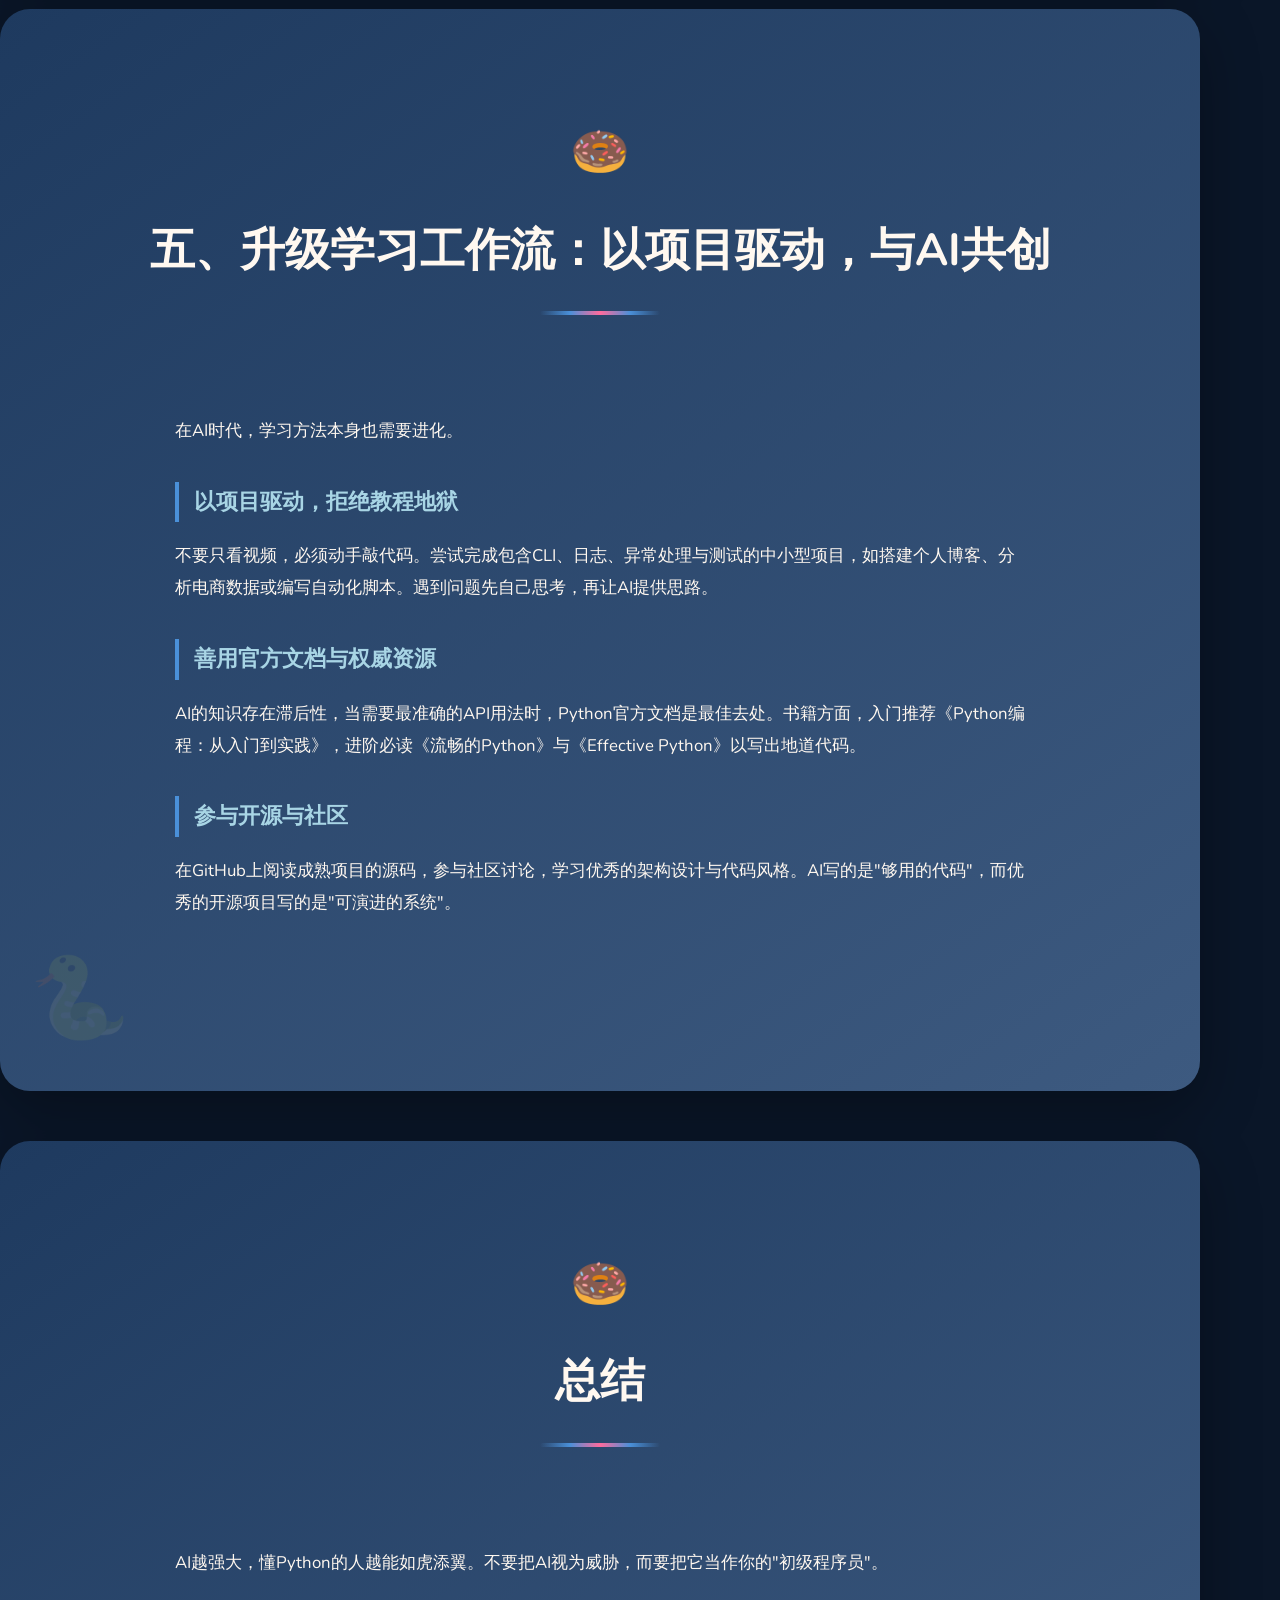
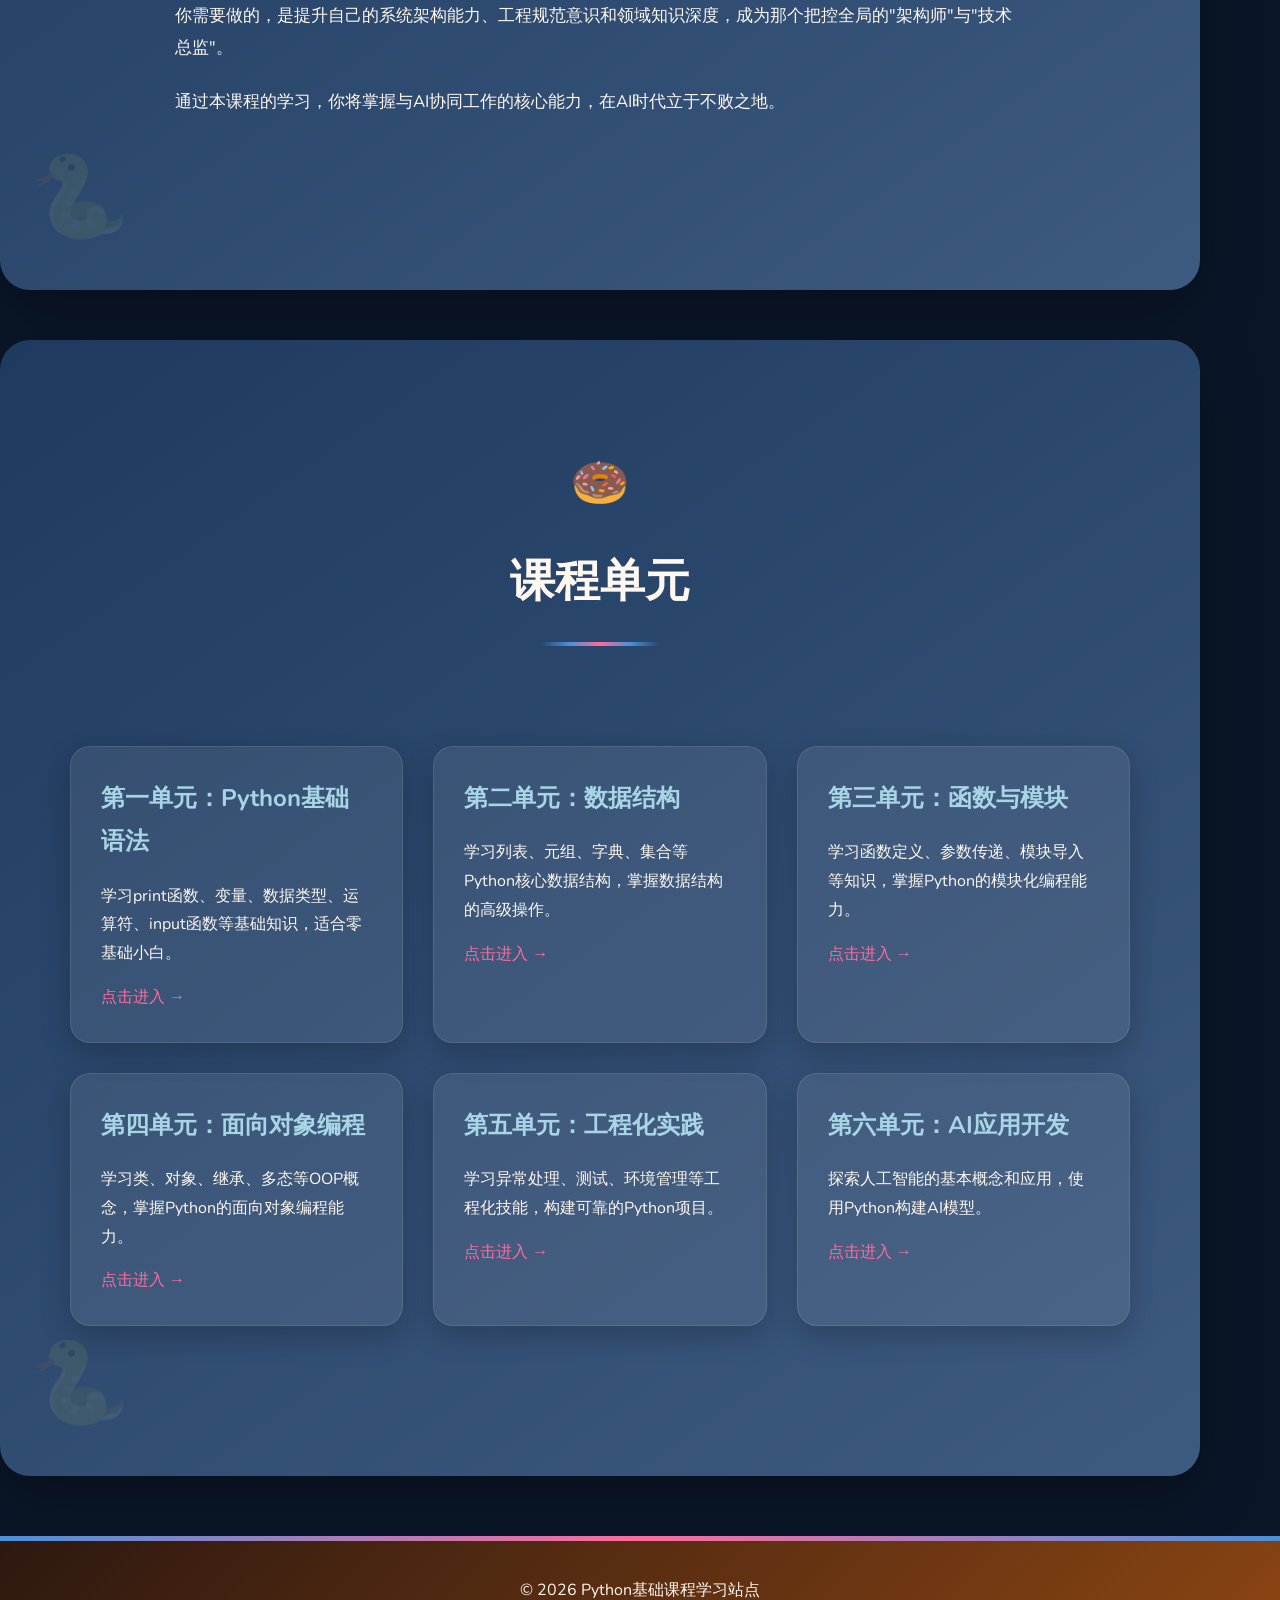
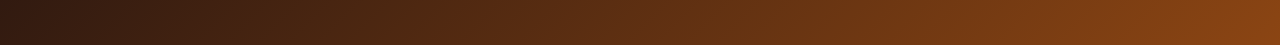
==== commit b6c3a553: "feat: 更新所有Python页面为蓝色可乐甜甜圈主题" ====
--- a/python-course.html
+++ b/python-course.html
@@ -5,8 +5,11 @@
     <meta name="viewport" content="width=device-width, initial-scale=1.0">
     <title>Python基础课程 - 学习站点</title>
     <link rel="stylesheet" href="style.css">
+    <link href="https://fonts.googleapis.com/css2?family=Nunito:wght@400;600;700;800&display=swap" rel="stylesheet">
 </head>
 <body>
+    <div class="bubble-container" id="bubbleContainer"></div>
+
     <header>
         <nav>
             <ul>
@@ -25,6 +28,8 @@
 
     <main>
         <section id="hero" class="hero">
+            <div class="donut-decoration"></div>
+            <div class="donut-decoration"></div>
             <div class="hero-content">
                 <h1>Python基础课程</h1>
                 <p>AI时代的Python学习：从"死记语法"到"培养计算思维与工程化能力"</p>
@@ -155,42 +160,42 @@
                         <a href="unit1-syntax.html" style="text-decoration: none; color: inherit; display: block;">
                             <h3>第一单元：Python基础语法</h3>
                             <p>学习print函数、变量、数据类型、运算符、input函数等基础知识，适合零基础小白。</p>
-                            <p style="color: #667eea; font-weight: 500; margin-top: 15px;">点击进入 →</p>
+                            <p style="color: var(--sugar-pink); font-weight: 500; margin-top: 15px;">点击进入 →</p>
                         </a>
                     </div>
                     <div class="topic-item">
                         <a href="unit2-datastructures.html" style="text-decoration: none; color: inherit; display: block;">
                             <h3>第二单元：数据结构</h3>
                             <p>学习列表、元组、字典、集合等Python核心数据结构，掌握数据结构的高级操作。</p>
-                            <p style="color: #667eea; font-weight: 500; margin-top: 15px;">点击进入 →</p>
+                            <p style="color: var(--sugar-pink); font-weight: 500; margin-top: 15px;">点击进入 →</p>
                         </a>
                     </div>
                     <div class="topic-item">
                         <a href="unit3-functions.html" style="text-decoration: none; color: inherit; display: block;">
                             <h3>第三单元：函数与模块</h3>
                             <p>学习函数定义、参数传递、模块导入等知识，掌握Python的模块化编程能力。</p>
-                            <p style="color: #667eea; font-weight: 500; margin-top: 15px;">点击进入 →</p>
+                            <p style="color: var(--sugar-pink); font-weight: 500; margin-top: 15px;">点击进入 →</p>
                         </a>
                     </div>
                     <div class="topic-item">
                         <a href="unit4-oop.html" style="text-decoration: none; color: inherit; display: block;">
                             <h3>第四单元：面向对象编程</h3>
                             <p>学习类、对象、继承、多态等OOP概念，掌握Python的面向对象编程能力。</p>
-                            <p style="color: #667eea; font-weight: 500; margin-top: 15px;">点击进入 →</p>
+                            <p style="color: var(--sugar-pink); font-weight: 500; margin-top: 15px;">点击进入 →</p>
                         </a>
                     </div>
                     <div class="topic-item">
                         <a href="unit5-engineering.html" style="text-decoration: none; color: inherit; display: block;">
                             <h3>第五单元：工程化实践</h3>
                             <p>学习异常处理、测试、环境管理等工程化技能，构建可靠的Python项目。</p>
-                            <p style="color: #667eea; font-weight: 500; margin-top: 15px;">点击进入 →</p>
+                            <p style="color: var(--sugar-pink); font-weight: 500; margin-top: 15px;">点击进入 →</p>
                         </a>
                     </div>
                     <div class="topic-item">
                         <a href="unit6-ai.html" style="text-decoration: none; color: inherit; display: block;">
                             <h3>第六单元：AI应用开发</h3>
                             <p>探索人工智能的基本概念和应用，使用Python构建AI模型。</p>
-                            <p style="color: #667eea; font-weight: 500; margin-top: 15px;">点击进入 →</p>
+                            <p style="color: var(--sugar-pink); font-weight: 500; margin-top: 15px;">点击进入 →</p>
                         </a>
                     </div>
                 </div>
@@ -201,5 +206,41 @@
     <footer>
         <p>&copy; 2026 Python基础课程学习站点</p>
     </footer>
+
+    <script>
+        function createBubble() {
+            const container = document.getElementById('bubbleContainer');
+            const bubble = document.createElement('div');
+            bubble.className = 'bubble';
+
+            const size = Math.random() * 20 + 5;
+            bubble.style.width = size + 'px';
+            bubble.style.height = size + 'px';
+            bubble.style.left = Math.random() * 100 + 'vw';
+            bubble.style.animationDuration = Math.random() * 10 + 10 + 's';
+            bubble.style.animationDelay = Math.random() * 5 + 's';
+
+            container.appendChild(bubble);
+
+            setTimeout(() => {
+                bubble.remove();
+            }, 20000);
+        }
+
+        setInterval(createBubble, 800);
+
+        document.querySelectorAll('a[href^="#"]').forEach(anchor => {
+            anchor.addEventListener('click', function (e) {
+                e.preventDefault();
+                const target = document.querySelector(this.getAttribute('href'));
+                if (target) {
+                    target.scrollIntoView({
+                        behavior: 'smooth',
+                        block: 'start'
+                    });
+                }
+            });
+        });
+    </script>
 </body>
-</html>+</html>
--- a/style.css
+++ b/style.css
@@ -1,184 +1,492 @@
-/* 全局样式 */
 * {
     margin: 0;
     padding: 0;
     box-sizing: border-box;
 }
 
+:root {
+    --deep-blue: #0a1628;
+    --ocean-blue: #1e3a5f;
+    --sky-blue: #3d5a80;
+    --bright-blue: #4a90d9;
+    --ice-blue: #7eb8da;
+    --foam-blue: #a8d5e5;
+    --sugar-pink: #ff6b9d;
+    --cream: #fff8f0;
+    --cola-dark: #2d1810;
+    --cola-light: #8b4513;
+}
+
 body {
-    font-family: 'Segoe UI', Tahoma, Geneva, Verdana, sans-serif;
-    line-height: 1.6;
-    color: #333;
-    background-color: #f5f5f5;
-}
-
-/* 导航栏样式 */
+    font-family: 'Nunito', 'PingFang SC', 'Microsoft YaHei', sans-serif;
+    line-height: 1.8;
+    color: var(--cream);
+    background: var(--deep-blue);
+    overflow-x: hidden;
+}
+
+body::before {
+    content: '';
+    position: fixed;
+    top: 0;
+    left: 0;
+    right: 0;
+    bottom: 0;
+    background:
+        radial-gradient(circle at 20% 20%, rgba(74, 144, 217, 0.1) 0%, transparent 50%),
+        radial-gradient(circle at 80% 80%, rgba(255, 107, 157, 0.08) 0%, transparent 50%),
+        radial-gradient(circle at 50% 50%, rgba(61, 90, 128, 0.15) 0%, transparent 70%);
+    pointer-events: none;
+    z-index: -1;
+}
+
 header {
-    background-color: #333;
+    background: linear-gradient(135deg, var(--ocean-blue) 0%, var(--sky-blue) 100%);
     position: fixed;
     top: 0;
     left: 0;
     right: 0;
     z-index: 1000;
+    box-shadow: 0 4px 20px rgba(0, 0, 0, 0.3);
+}
+
+header::after {
+    content: '';
+    position: absolute;
+    bottom: -10px;
+    left: 0;
+    right: 0;
+    height: 20px;
+    background: url("data:image/svg+xml,%3Csvg xmlns='http://www.w3.org/2000/svg' viewBox='0 0 100 20'%3E%3Ccircle cx='10' cy='10' r='8' fill='%23fff' opacity='0.1'/%3E%3Ccircle cx='30' cy='12' r='5' fill='%23fff' opacity='0.08'/%3E%3Ccircle cx='50' cy='8' r='6' fill='%23fff' opacity='0.1'/%3E%3Ccircle cx='70' cy='11' r='4' fill='%23fff' opacity='0.08'/%3E%3Ccircle cx='90' cy='9' r='7' fill='%23fff' opacity='0.1'/%3E%3C/svg%3E") repeat-x;
+    background-size: 100px 20px;
 }
 
 nav ul {
     display: flex;
     justify-content: center;
     list-style: none;
+    padding: 10px 0;
 }
 
 nav ul li {
-    margin: 0 20px;
+    margin: 0 15px;
 }
 
 nav ul li a {
     display: block;
-    padding: 15px 0;
-    color: #fff;
+    padding: 12px 20px;
+    color: var(--cream);
     text-decoration: none;
-    font-weight: 500;
-    transition: color 0.3s ease;
+    font-weight: 600;
+    font-size: 1rem;
+    border-radius: 25px;
+    transition: all 0.3s ease;
+    position: relative;
+    overflow: hidden;
+}
+
+nav ul li a::before {
+    content: '';
+    position: absolute;
+    top: 50%;
+    left: 50%;
+    width: 0;
+    height: 0;
+    background: rgba(255, 255, 255, 0.2);
+    border-radius: 50%;
+    transform: translate(-50%, -50%);
+    transition: width 0.4s ease, height 0.4s ease;
+}
+
+nav ul li a:hover::before {
+    width: 200px;
+    height: 200px;
 }
 
 nav ul li a:hover {
-    color: #ffd700;
-}
-
-/* 英雄区样式 */
+    color: var(--bright-blue);
+    transform: scale(1.05);
+}
+
 .hero {
-    height: 100vh;
+    min-height: 100vh;
     display: flex;
     align-items: center;
     justify-content: center;
-    background: linear-gradient(135deg, #667eea 0%, #764ba2 100%);
-    color: #fff;
+    background:
+        radial-gradient(ellipse at center top, rgba(74, 144, 217, 0.3) 0%, transparent 60%),
+        radial-gradient(ellipse at center bottom, rgba(255, 107, 157, 0.15) 0%, transparent 50%),
+        linear-gradient(180deg, var(--deep-blue) 0%, var(--ocean-blue) 50%, var(--sky-blue) 100%);
+    color: var(--cream);
     text-align: center;
-    padding: 0 20px;
+    padding: 120px 20px 80px;
+    position: relative;
+    overflow: hidden;
+}
+
+.hero::before {
+    content: '';
+    position: absolute;
+    top: 20%;
+    left: 10%;
+    width: 100px;
+    height: 100px;
+    background: radial-gradient(circle, var(--bright-blue) 0%, transparent 70%);
+    border-radius: 50%;
+    opacity: 0.3;
+    animation: float 8s ease-in-out infinite;
+}
+
+.hero::after {
+    content: '';
+    position: absolute;
+    bottom: 15%;
+    right: 15%;
+    width: 80px;
+    height: 80px;
+    background: radial-gradient(circle, var(--sugar-pink) 0%, transparent 70%);
+    border-radius: 50%;
+    opacity: 0.25;
+    animation: float 6s ease-in-out infinite reverse;
+}
+
+@keyframes float {
+    0%, 100% { transform: translateY(0) rotate(0deg); }
+    50% { transform: translateY(-30px) rotate(10deg); }
+}
+
+.hero-content {
+    position: relative;
+    z-index: 1;
 }
 
 .hero-image {
-    width: 150px;
-    height: 150px;
+    width: 180px;
+    height: 180px;
     border-radius: 50%;
+    margin-bottom: 30px;
+    border: 5px solid var(--bright-blue);
+    object-fit: cover;
+    box-shadow:
+        0 0 30px rgba(74, 144, 217, 0.5),
+        0 10px 40px rgba(0, 0, 0, 0.3),
+        inset 0 0 20px rgba(255, 255, 255, 0.1);
+    transition: transform 0.4s ease, box-shadow 0.4s ease;
+    animation: pulse 3s ease-in-out infinite;
+}
+
+.hero-image:hover {
+    transform: scale(1.1);
+    box-shadow:
+        0 0 50px rgba(74, 144, 217, 0.7),
+        0 15px 50px rgba(0, 0, 0, 0.4),
+        inset 0 0 30px rgba(255, 255, 255, 0.2);
+}
+
+@keyframes pulse {
+    0%, 100% { box-shadow: 0 0 30px rgba(74, 144, 217, 0.5), 0 10px 40px rgba(0, 0, 0, 0.3); }
+    50% { box-shadow: 0 0 50px rgba(74, 144, 217, 0.7), 0 10px 40px rgba(0, 0, 0, 0.3); }
+}
+
+.hero-content h1 {
+    font-size: 4rem;
     margin-bottom: 20px;
-    border: 4px solid rgba(255, 255, 255, 0.3);
-    object-fit: cover;
-}
-
-.hero-content h1 {
-    font-size: 3.5rem;
-    margin-bottom: 20px;
-    font-weight: 700;
+    font-weight: 800;
+    background: linear-gradient(135deg, var(--cream) 0%, var(--foam-blue) 50%, var(--bright-blue) 100%);
+    -webkit-background-clip: text;
+    -webkit-text-fill-color: transparent;
+    background-clip: text;
+    text-shadow: none;
+    filter: drop-shadow(0 4px 8px rgba(0, 0, 0, 0.3));
 }
 
 .hero-content p {
-    font-size: 1.2rem;
-    margin-bottom: 10px;
-}
-
-/* 内容区域样式 */
+    font-size: 1.3rem;
+    margin-bottom: 15px;
+    opacity: 0.9;
+    max-width: 600px;
+    margin-left: auto;
+    margin-right: auto;
+}
+
+.donut-decoration {
+    position: absolute;
+    width: 60px;
+    height: 60px;
+    border-radius: 50%;
+    border: 15px solid var(--sugar-pink);
+    background: transparent;
+    opacity: 0.2;
+    animation: spin 20s linear infinite;
+}
+
+.donut-decoration:nth-child(1) {
+    top: 10%;
+    right: 20%;
+    width: 80px;
+    height: 80px;
+    border-width: 20px;
+    border-color: var(--bright-blue);
+}
+
+.donut-decoration:nth-child(2) {
+    bottom: 20%;
+    left: 15%;
+    width: 50px;
+    height: 50px;
+    border-width: 12px;
+    border-color: var(--foam-blue);
+    animation-direction: reverse;
+}
+
+@keyframes spin {
+    from { transform: rotate(0deg); }
+    to { transform: rotate(360deg); }
+}
+
 section {
     padding: 100px 20px;
     max-width: 1200px;
     margin: 0 auto;
+    position: relative;
 }
 
 section h2 {
     text-align: center;
-    font-size: 2.5rem;
+    font-size: 2.8rem;
     margin-bottom: 50px;
-    color: #333;
-    position: relative;
+    color: var(--cream);
+    position: relative;
+    display: inline-block;
+    width: 100%;
+}
+
+section h2::before {
+    content: '🍩';
+    display: block;
+    font-size: 3rem;
+    margin-bottom: 15px;
+    animation: bounce 2s ease-in-out infinite;
+}
+
+@keyframes bounce {
+    0%, 100% { transform: translateY(0); }
+    50% { transform: translateY(-10px); }
 }
 
 section h2::after {
     content: '';
     display: block;
-    width: 100px;
+    width: 120px;
     height: 4px;
-    background-color: #667eea;
+    background: linear-gradient(90deg, transparent, var(--bright-blue), var(--sugar-pink), var(--bright-blue), transparent);
     margin: 20px auto 0;
     border-radius: 2px;
 }
 
-/* 关于我部分 */
 .about {
-    background-color: #fff;
-    box-shadow: 0 0 20px rgba(0, 0, 0, 0.1);
+    background: linear-gradient(135deg, var(--ocean-blue) 0%, var(--sky-blue) 100%);
     margin: 50px 0;
-    border-radius: 10px;
+    border-radius: 30px;
     overflow: hidden;
+    box-shadow:
+        0 20px 60px rgba(0, 0, 0, 0.3),
+        inset 0 1px 0 rgba(255, 255, 255, 0.1);
+    position: relative;
+}
+
+.about::before {
+    content: '';
+    position: absolute;
+    top: -50%;
+    left: -50%;
+    width: 200%;
+    height: 200%;
+    background: radial-gradient(circle, rgba(255, 255, 255, 0.05) 0%, transparent 70%);
+    animation: rotate 30s linear infinite;
+}
+
+@keyframes rotate {
+    from { transform: rotate(0deg); }
+    to { transform: rotate(360deg); }
 }
 
 .about-content {
     display: flex;
     align-items: center;
     justify-content: center;
-    padding: 0 50px;
+    padding: 50px;
+    position: relative;
+    z-index: 1;
 }
 
 .about-text {
     flex: 1;
-    font-size: 1.1rem;
-    line-height: 1.8;
+    font-size: 1.15rem;
+    line-height: 2;
     text-align: center;
     max-width: 800px;
 }
 
 .about-text p {
-    margin-bottom: 20px;
-}
-
-/* 兴趣爱好部分 */
+    margin-bottom: 25px;
+    padding: 20px;
+    background: rgba(255, 255, 255, 0.1);
+    border-radius: 15px;
+    border-left: 4px solid var(--bright-blue);
+    backdrop-filter: blur(10px);
+}
+
+.hobbies {
+    position: relative;
+}
+
 .hobbies-content {
     display: grid;
-    grid-template-columns: repeat(auto-fit, minmax(300px, 1fr));
-    gap: 30px;
+    grid-template-columns: repeat(auto-fit, minmax(320px, 1fr));
+    gap: 35px;
 }
 
 .hobby-item {
-    background-color: #fff;
-    padding: 30px;
-    border-radius: 10px;
-    box-shadow: 0 0 20px rgba(0, 0, 0, 0.1);
-    transition: transform 0.3s ease, box-shadow 0.3s ease;
+    background: linear-gradient(145deg, var(--ocean-blue), var(--sky-blue));
+    padding: 35px;
+    border-radius: 25px;
+    box-shadow:
+        0 15px 40px rgba(0, 0, 0, 0.3),
+        inset 0 1px 0 rgba(255, 255, 255, 0.1);
+    transition: all 0.4s cubic-bezier(0.175, 0.885, 0.32, 1.275);
+    position: relative;
+    overflow: hidden;
+}
+
+.hobby-item::before {
+    content: '';
+    position: absolute;
+    top: -100%;
+    left: -100%;
+    width: 300%;
+    height: 300%;
+    background: radial-gradient(circle, rgba(255, 255, 255, 0.1) 0%, transparent 70%);
+    transition: all 0.5s ease;
+}
+
+.hobby-item:hover::before {
+    top: -50%;
+    left: -50%;
 }
 
 .hobby-item:hover {
-    transform: translateY(-10px);
-    box-shadow: 0 15px 30px rgba(0, 0, 0, 0.15);
+    transform: translateY(-15px) scale(1.02);
+    box-shadow:
+        0 25px 60px rgba(0, 0, 0, 0.4),
+        0 0 30px rgba(74, 144, 217, 0.3);
 }
 
 .hobby-image {
     width: 100%;
-    height: 200px;
-    border-radius: 10px;
-    margin-bottom: 20px;
+    height: 220px;
+    border-radius: 20px;
+    margin-bottom: 25px;
     object-fit: cover;
+    border: 3px solid var(--bright-blue);
+    box-shadow: 0 8px 25px rgba(0, 0, 0, 0.3);
+    transition: transform 0.4s ease;
+}
+
+.hobby-item:hover .hobby-image {
+    transform: scale(1.05);
 }
 
 .hobby-item h3 {
-    font-size: 1.5rem;
-    margin-bottom: 15px;
-    color: #667eea;
+    font-size: 1.6rem;
+    margin-bottom: 18px;
+    color: var(--foam-blue);
+    position: relative;
+    display: inline-block;
+}
+
+.hobby-item h3::after {
+    content: '';
+    position: absolute;
+    bottom: -5px;
+    left: 0;
+    width: 50px;
+    height: 3px;
+    background: linear-gradient(90deg, var(--bright-blue), var(--sugar-pink));
+    border-radius: 2px;
 }
 
 .hobby-item p {
-    font-size: 1rem;
-    line-height: 1.6;
-}
-
-/* Python课程部分 */
+    font-size: 1.05rem;
+    line-height: 1.8;
+    color: rgba(255, 248, 240, 0.9);
+}
+
+.vision {
+    background: linear-gradient(135deg, rgba(30, 58, 95, 0.8), rgba(61, 90, 128, 0.8));
+    margin: 50px 0;
+    border-radius: 30px;
+    box-shadow:
+        0 20px 60px rgba(0, 0, 0, 0.3),
+        inset 0 1px 0 rgba(255, 255, 255, 0.1);
+    backdrop-filter: blur(10px);
+    position: relative;
+    overflow: hidden;
+}
+
+.vision::before {
+    content: '🥤';
+    position: absolute;
+    top: 20px;
+    right: 30px;
+    font-size: 4rem;
+    opacity: 0.15;
+    animation: float 4s ease-in-out infinite;
+}
+
+.vision-content {
+    display: flex;
+    align-items: center;
+    justify-content: center;
+    padding: 50px;
+    text-align: center;
+    flex-direction: column;
+}
+
+.vision-content p {
+    font-size: 1.15rem;
+    line-height: 2;
+    margin-bottom: 25px;
+    max-width: 850px;
+    padding: 25px;
+    background: rgba(255, 255, 255, 0.08);
+    border-radius: 20px;
+    border: 1px solid rgba(255, 255, 255, 0.1);
+    backdrop-filter: blur(10px);
+}
+
 .python {
-    background-color: #fff;
+    background: linear-gradient(145deg, var(--ocean-blue), var(--sky-blue));
     margin: 50px 0;
-    border-radius: 10px;
-    box-shadow: 0 0 20px rgba(0, 0, 0, 0.1);
+    border-radius: 30px;
+    box-shadow: 0 20px 60px rgba(0, 0, 0, 0.3);
+    position: relative;
+    overflow: hidden;
+}
+
+.python::after {
+    content: '🐍';
+    position: absolute;
+    bottom: 20px;
+    left: 30px;
+    font-size: 5rem;
+    opacity: 0.1;
 }
 
 .python-content {
-    padding: 0 50px;
+    padding: 50px;
+    position: relative;
+    z-index: 1;
 }
 
 .course-overview {
@@ -187,10 +495,13 @@
 }
 
 .course-overview p {
-    font-size: 1.1rem;
-    line-height: 1.8;
-    max-width: 800px;
+    font-size: 1.15rem;
+    line-height: 1.9;
+    max-width: 850px;
     margin: 0 auto;
+    padding: 25px;
+    background: rgba(255, 255, 255, 0.08);
+    border-radius: 20px;
 }
 
 .course-topics {
@@ -200,40 +511,43 @@
 }
 
 .topic-item {
-    background-color: #f9f9f9;
+    background: rgba(255, 255, 255, 0.08);
     padding: 30px;
-    border-radius: 10px;
-    box-shadow: 0 0 15px rgba(0, 0, 0, 0.1);
-    transition: transform 0.3s ease, box-shadow 0.3s ease;
+    border-radius: 20px;
+    box-shadow: 0 10px 30px rgba(0, 0, 0, 0.2);
+    transition: all 0.4s ease;
+    border: 1px solid rgba(255, 255, 255, 0.1);
 }
 
 .topic-item:hover {
     transform: translateY(-10px);
-    box-shadow: 0 15px 30px rgba(0, 0, 0, 0.15);
+    background: rgba(255, 255, 255, 0.12);
+    box-shadow: 0 15px 40px rgba(0, 0, 0, 0.3);
 }
 
 .topic-item h3 {
     font-size: 1.5rem;
-    margin-bottom: 15px;
-    color: #667eea;
+    margin-bottom: 18px;
+    color: var(--foam-blue);
 }
 
 .topic-item p {
     font-size: 1rem;
-    line-height: 1.6;
-}
-
-/* 课程详情部分 */
+    line-height: 1.8;
+}
+
 .topic-detail {
-    max-width: 800px;
+    max-width: 850px;
     margin: 0 auto;
 }
 
 .topic-detail h3 {
-    font-size: 1.3rem;
-    margin-top: 30px;
-    margin-bottom: 15px;
-    color: #667eea;
+    font-size: 1.4rem;
+    margin-top: 35px;
+    margin-bottom: 18px;
+    color: var(--foam-blue);
+    padding-left: 15px;
+    border-left: 4px solid var(--bright-blue);
 }
 
 .topic-detail h3:first-child {
@@ -241,37 +555,40 @@
 }
 
 .topic-detail p {
-    font-size: 1rem;
-    line-height: 1.8;
-    margin-bottom: 20px;
+    font-size: 1.05rem;
+    line-height: 1.9;
+    margin-bottom: 22px;
 }
 
 .topic-detail ul {
-    margin: 20px 0 20px 40px;
-    font-size: 1rem;
-    line-height: 1.8;
+    margin: 22px 0 22px 45px;
+    font-size: 1.05rem;
+    line-height: 1.9;
 }
 
 .topic-detail ul li {
-    margin-bottom: 10px;
+    margin-bottom: 12px;
 }
 
 .topic-detail strong {
-    color: #667eea;
+    color: var(--sugar-pink);
     font-weight: 600;
 }
 
-/* 代码块样式 */
 .code-block {
-    background-color: #2d2d2d;
-    color: #f8f8f2;
-    border-radius: 8px;
-    padding: 20px;
-    margin: 20px 0;
+    background: linear-gradient(135deg, var(--cola-dark), #1a0f0a);
+    color: #f0e6d3;
+    border-radius: 15px;
+    padding: 25px;
+    margin: 25px 0;
     overflow-x: auto;
-    font-family: 'Consolas', 'Monaco', 'Courier New', monospace;
+    font-family: 'Fira Code', 'Consolas', 'Monaco', monospace;
     font-size: 0.95rem;
-    line-height: 1.6;
+    line-height: 1.7;
+    border: 1px solid rgba(255, 255, 255, 0.1);
+    box-shadow:
+        0 10px 30px rgba(0, 0, 0, 0.3),
+        inset 0 1px 0 rgba(255, 255, 255, 0.05);
 }
 
 .code-block pre {
@@ -280,133 +597,159 @@
 }
 
 .code-block code {
-    color: #f8f8f2;
+    color: #f0e6d3;
 }
 
 .code-block.result {
-    background-color: #f5f5f5;
-    color: #333;
-    border: 1px solid #ddd;
+    background: linear-gradient(135deg, var(--sky-blue), var(--ocean-blue));
+    color: var(--cream);
+    border: 1px solid var(--bright-blue);
 }
 
 .code-block.result code {
-    color: #333;
-}
-
-/* 运算符表格 */
+    color: var(--cream);
+}
+
 .operator-table {
     width: 100%;
     border-collapse: collapse;
-    margin: 20px 0;
+    margin: 25px 0;
+    background: rgba(255, 255, 255, 0.05);
+    border-radius: 15px;
+    overflow: hidden;
 }
 
 .operator-table th,
 .operator-table td {
-    padding: 12px 15px;
+    padding: 15px 18px;
     text-align: center;
-    border: 1px solid #ddd;
+    border: 1px solid rgba(255, 255, 255, 0.1);
 }
 
 .operator-table th {
-    background-color: #667eea;
+    background: linear-gradient(135deg, var(--bright-blue), var(--sky-blue));
     color: white;
     font-weight: 600;
+    font-size: 1.05rem;
 }
 
 .operator-table tr:nth-child(even) {
-    background-color: #f9f9f9;
+    background-color: rgba(255, 255, 255, 0.03);
 }
 
 .operator-table tr:hover {
-    background-color: #f0f0f0;
-}
-
-/* 练习题答案 */
+    background-color: rgba(255, 255, 255, 0.08);
+}
+
 .exercise-answer {
-    margin: 15px 0;
+    margin: 18px 0;
 }
 
 .exercise-answer summary {
     cursor: pointer;
-    padding: 10px 15px;
-    background-color: #f0f0f0;
-    border-radius: 5px;
-    color: #667eea;
-    font-weight: 500;
+    padding: 12px 18px;
+    background: linear-gradient(135deg, var(--ocean-blue), var(--sky-blue));
+    border-radius: 12px;
+    color: var(--foam-blue);
+    font-weight: 600;
     display: inline-block;
+    border: 1px solid rgba(255, 255, 255, 0.1);
+    transition: all 0.3s ease;
 }
 
 .exercise-answer summary:hover {
-    background-color: #e0e0e0;
+    background: linear-gradient(135deg, var(--sky-blue), var(--bright-blue));
+    transform: scale(1.02);
 }
 
 .exercise-answer[open] summary {
-    border-radius: 5px 5px 0 0;
+    border-radius: 12px 12px 0 0;
+    background: linear-gradient(135deg, var(--bright-blue), var(--sky-blue));
+    color: white;
 }
 
 .exercise-answer .code-block {
     margin-top: 0;
-    border-radius: 0 8px 8px 8px;
-}
-
-/* 页脚链接 */
+    border-radius: 0 15px 15px 15px;
+}
+
+footer {
+    background: linear-gradient(135deg, var(--cola-dark), var(--cola-light));
+    color: var(--cream);
+    text-align: center;
+    padding: 40px 25px;
+    margin-top: 60px;
+    position: relative;
+    overflow: hidden;
+}
+
+footer::before {
+    content: '';
+    position: absolute;
+    top: 0;
+    left: 0;
+    right: 0;
+    height: 5px;
+    background: linear-gradient(90deg, var(--bright-blue), var(--sugar-pink), var(--bright-blue));
+}
+
+footer p {
+    font-size: 1rem;
+    position: relative;
+    z-index: 1;
+}
+
 footer a {
-    color: #ffd700;
+    color: var(--sugar-pink);
     text-decoration: none;
-    margin-top: 10px;
+    margin-top: 12px;
     display: inline-block;
+    font-weight: 600;
+    transition: all 0.3s ease;
 }
 
 footer a:hover {
-    text-decoration: underline;
-}
-
-/* 个人愿景部分 */
-.vision {
-    background-color: #f9f9f9;
-    margin: 50px 0;
-    border-radius: 10px;
-    box-shadow: 0 0 20px rgba(0, 0, 0, 0.1);
-}
-
-.vision-content {
-    display: flex;
-    align-items: center;
-    justify-content: center;
-    padding: 0 50px;
-    text-align: center;
-}
-
-.vision-content p {
-    font-size: 1.1rem;
-    line-height: 1.8;
-    margin-bottom: 20px;
-    max-width: 800px;
-    margin-left: auto;
-    margin-right: auto;
-}
-
-/* 页脚样式 */
-footer {
-    background-color: #333;
-    color: #fff;
-    text-align: center;
-    padding: 30px 20px;
-    margin-top: 50px;
-}
-
-footer p {
-    font-size: 0.9rem;
-}
-
-/* 响应式设计 */
+    color: var(--foam-blue);
+    transform: scale(1.05);
+}
+
+.bubble {
+    position: fixed;
+    background: radial-gradient(circle at 30% 30%, rgba(255, 255, 255, 0.4), rgba(255, 255, 255, 0.1));
+    border-radius: 50%;
+    pointer-events: none;
+    animation: rise linear infinite;
+    z-index: 0;
+}
+
+@keyframes rise {
+    0% {
+        transform: translateY(100vh) scale(0);
+        opacity: 0;
+    }
+    10% {
+        opacity: 1;
+    }
+    90% {
+        opacity: 1;
+    }
+    100% {
+        transform: translateY(-100vh) scale(1);
+        opacity: 0;
+    }
+}
+
 @media (max-width: 768px) {
+    nav ul {
+        flex-wrap: wrap;
+    }
+
     nav ul li {
-        margin: 0 10px;
+        margin: 5px 10px;
     }
 
     .hero-content h1 {
-        font-size: 2.5rem;
+        font-size: 2.8rem;
     }
 
     section {
@@ -414,20 +757,27 @@
     }
 
     section h2 {
-        font-size: 2rem;
-    }
-
-    .about-content {
+        font-size: 2.2rem;
+    }
+
+    .about-content,
+    .vision-content,
+    .python-content {
+        padding: 30px 20px;
         flex-direction: column;
-        padding: 30px;
     }
 
     .hobbies-content {
         grid-template-columns: 1fr;
     }
 
-    .vision-content {
-        padding: 0 30px;
+    .hobby-item,
+    .topic-item {
+        padding: 25px;
+    }
+
+    .donut-decoration {
+        display: none;
     }
 }
 
@@ -439,25 +789,47 @@
 
     nav ul li {
         margin: 5px 0;
+        width: 100%;
+        text-align: center;
+    }
+
+    nav ul li a {
+        padding: 10px 15px;
     }
 
     .hero-content h1 {
-        font-size: 2rem;
-    }
-
-    section {
-        padding: 60px 10px;
+        font-size: 2.2rem;
+    }
+
+    .hero-content p {
+        font-size: 1.1rem;
     }
 
     section h2 {
         font-size: 1.8rem;
     }
 
-    .about-content, .vision-content, .python-content {
-        padding: 20px;
-    }
-
-    .hobby-item, .topic-item {
-        padding: 20px;
-    }
-}+    section h2::before {
+        font-size: 2.5rem;
+    }
+
+    .about-text p,
+    .vision-content p,
+    .course-overview p {
+        padding: 18px;
+        font-size: 1rem;
+    }
+
+    .hobby-image {
+        height: 180px;
+    }
+
+    .topic-detail h3 {
+        font-size: 1.2rem;
+    }
+
+    .code-block {
+        padding: 18px;
+        font-size: 0.9rem;
+    }
+}
